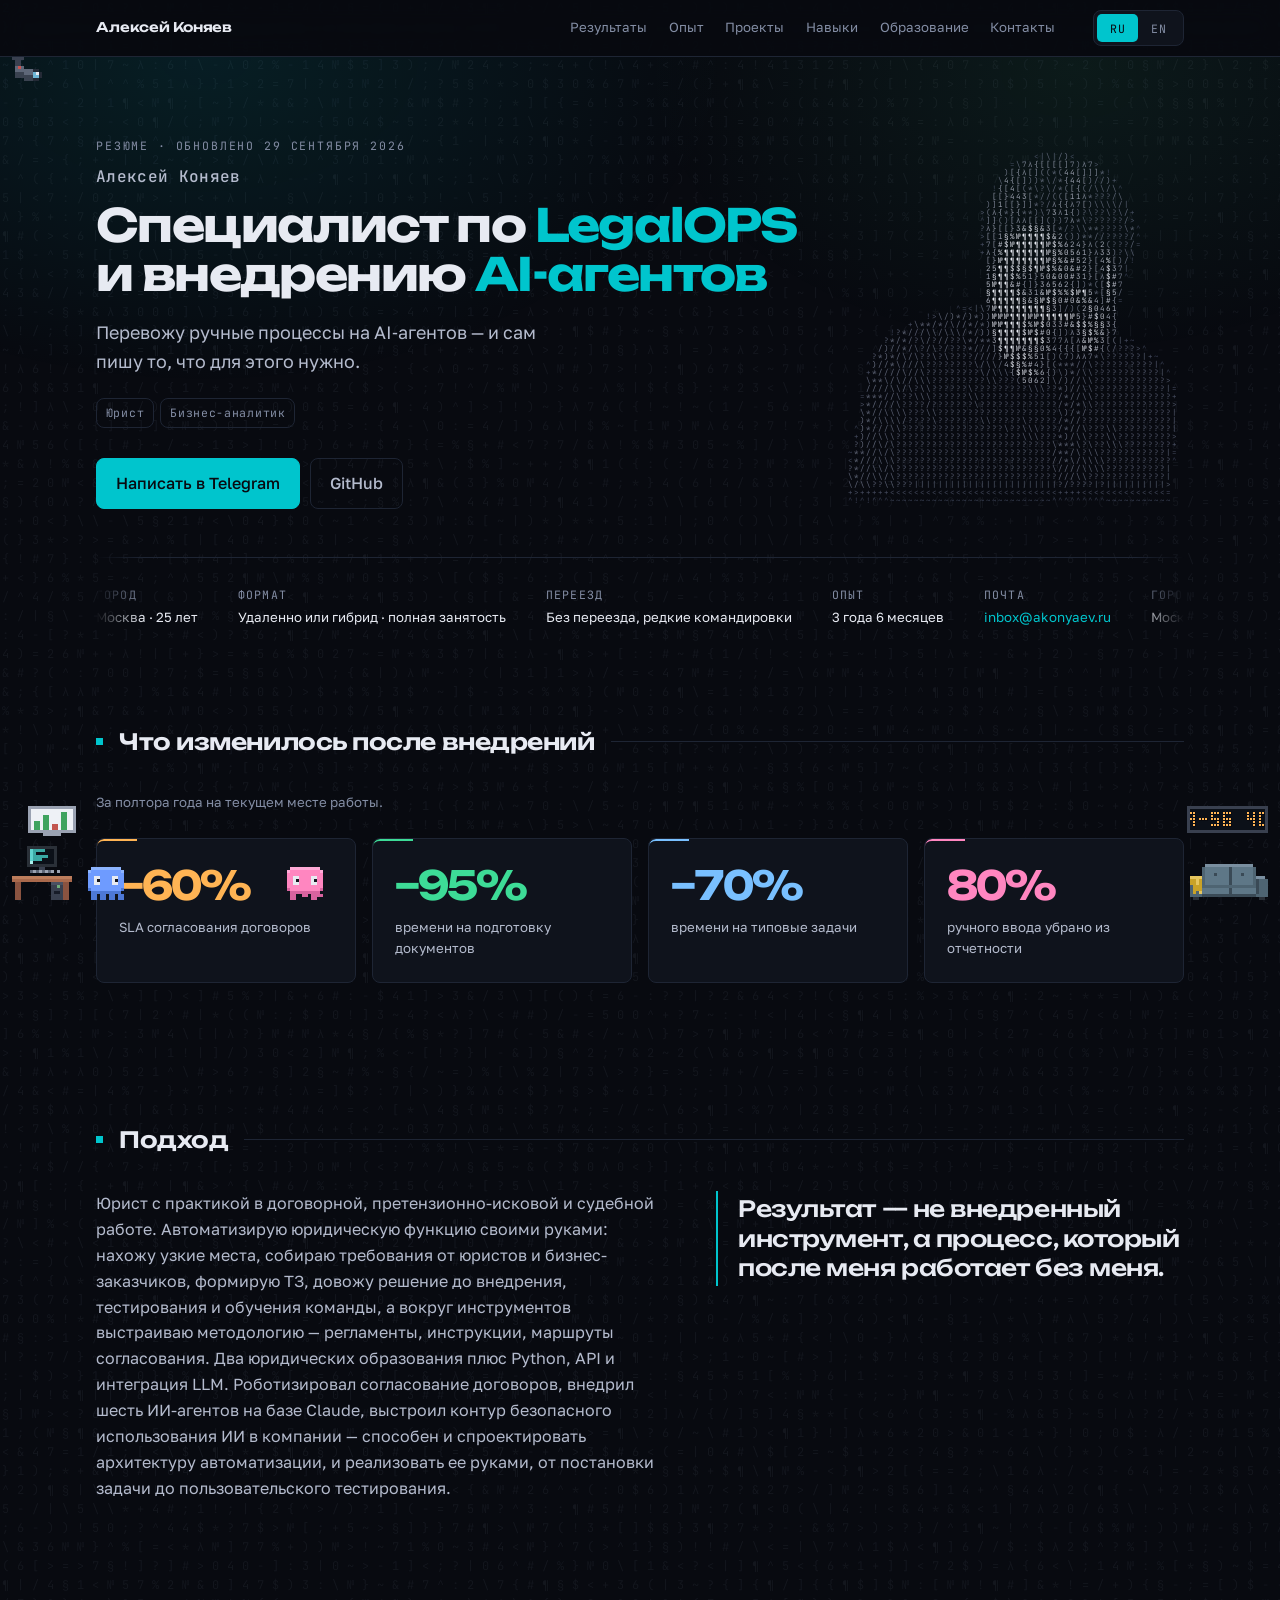
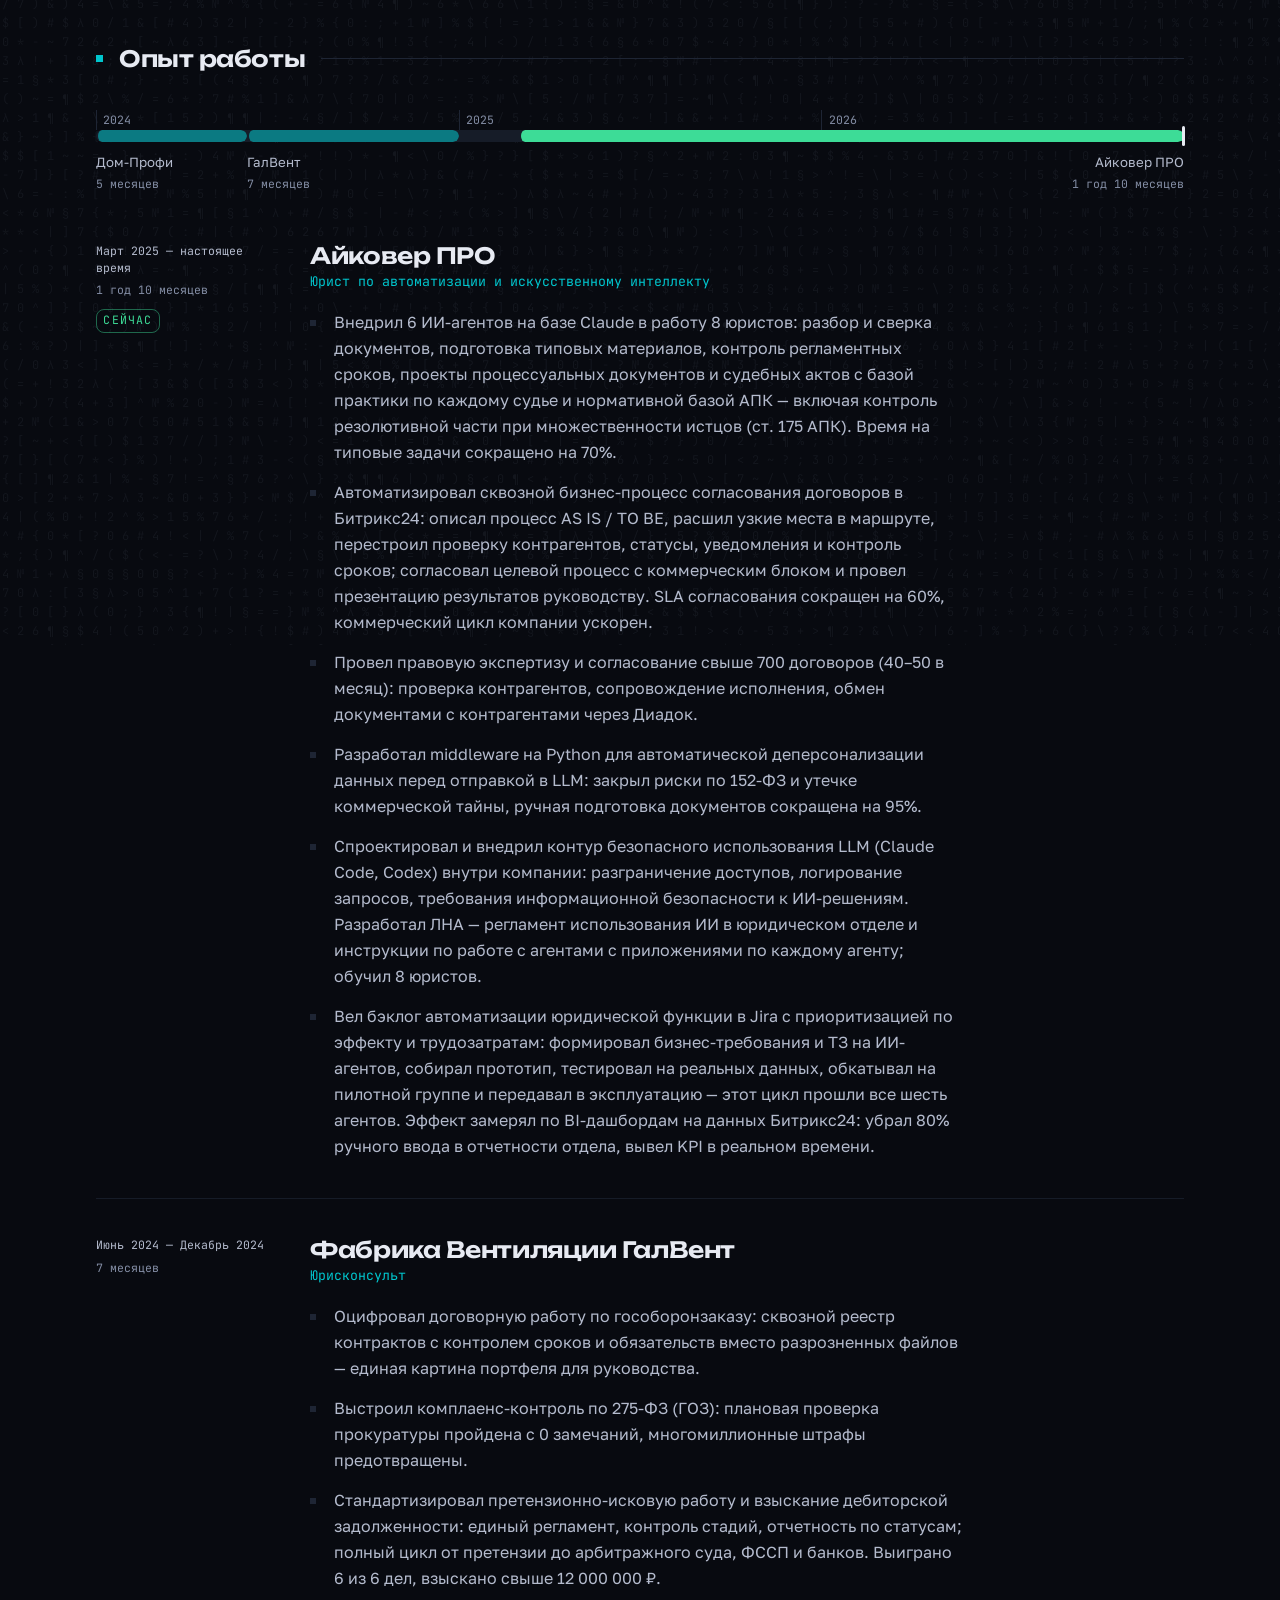
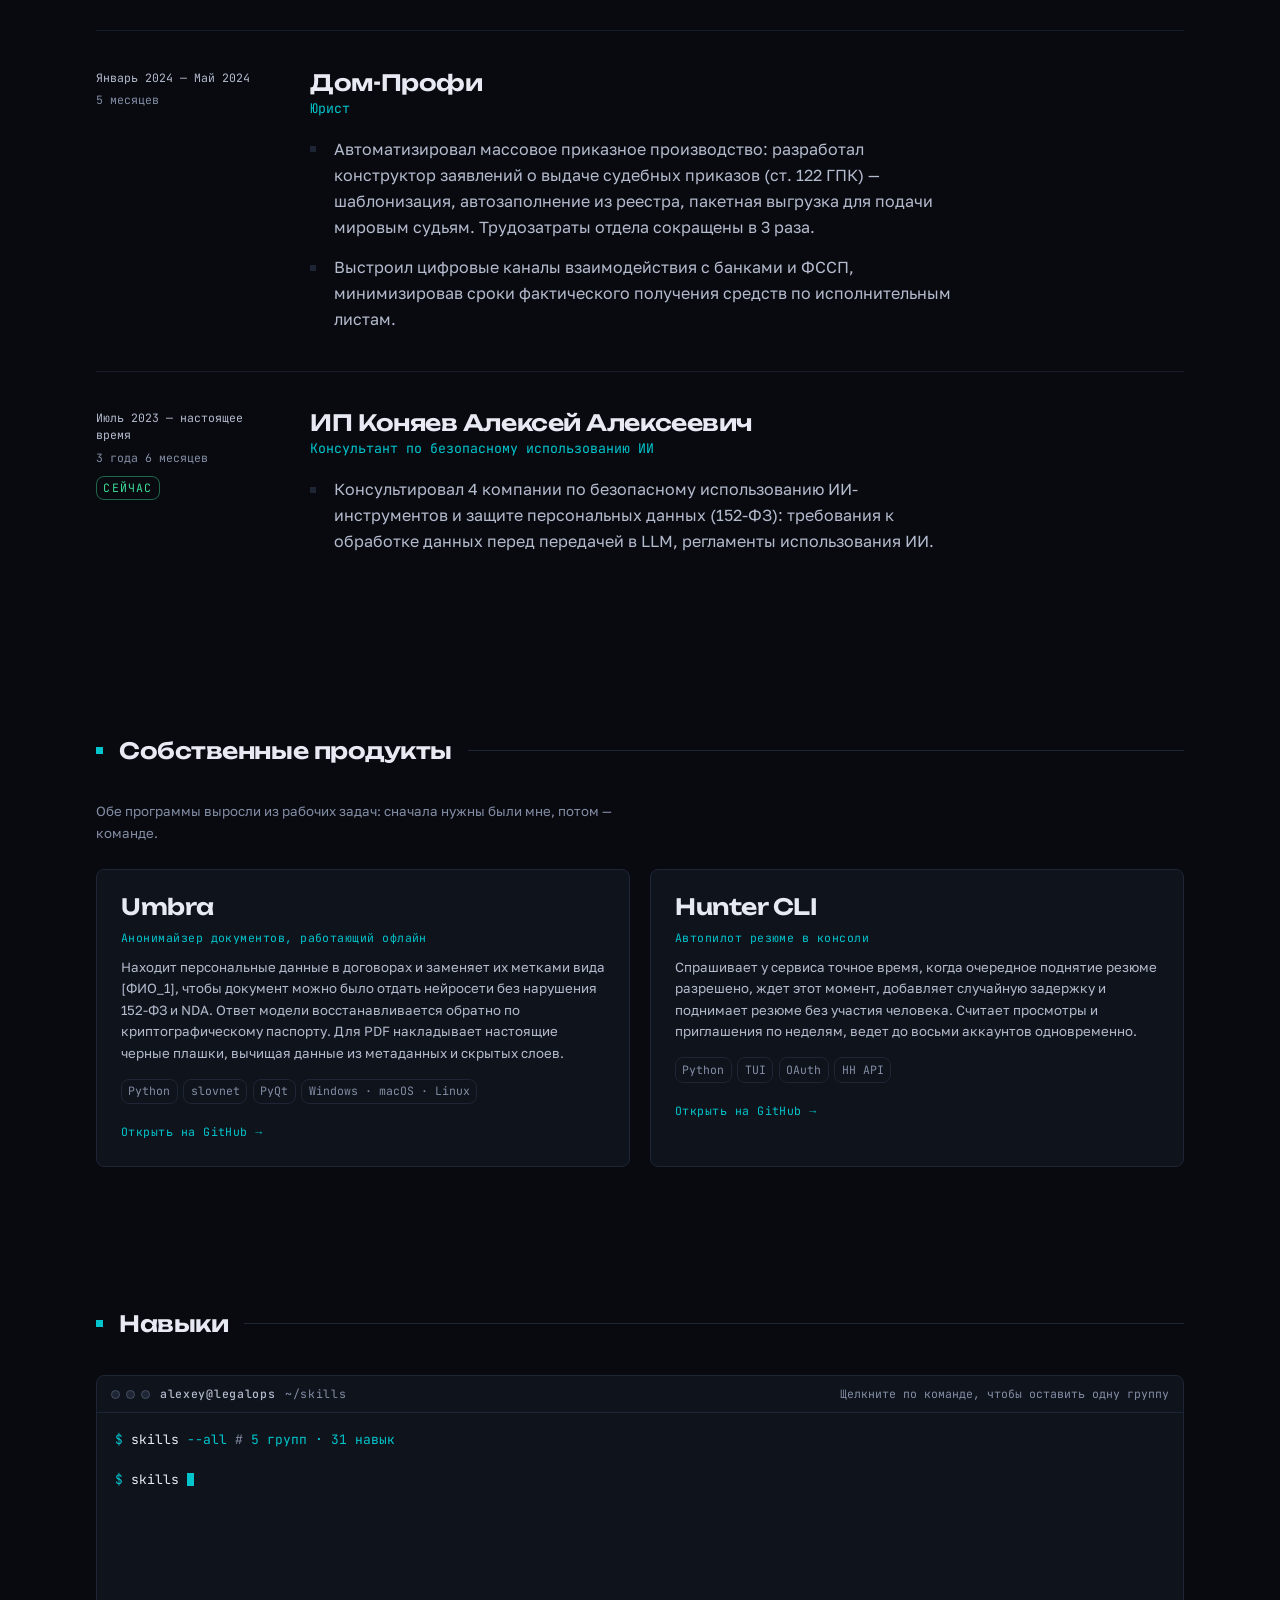
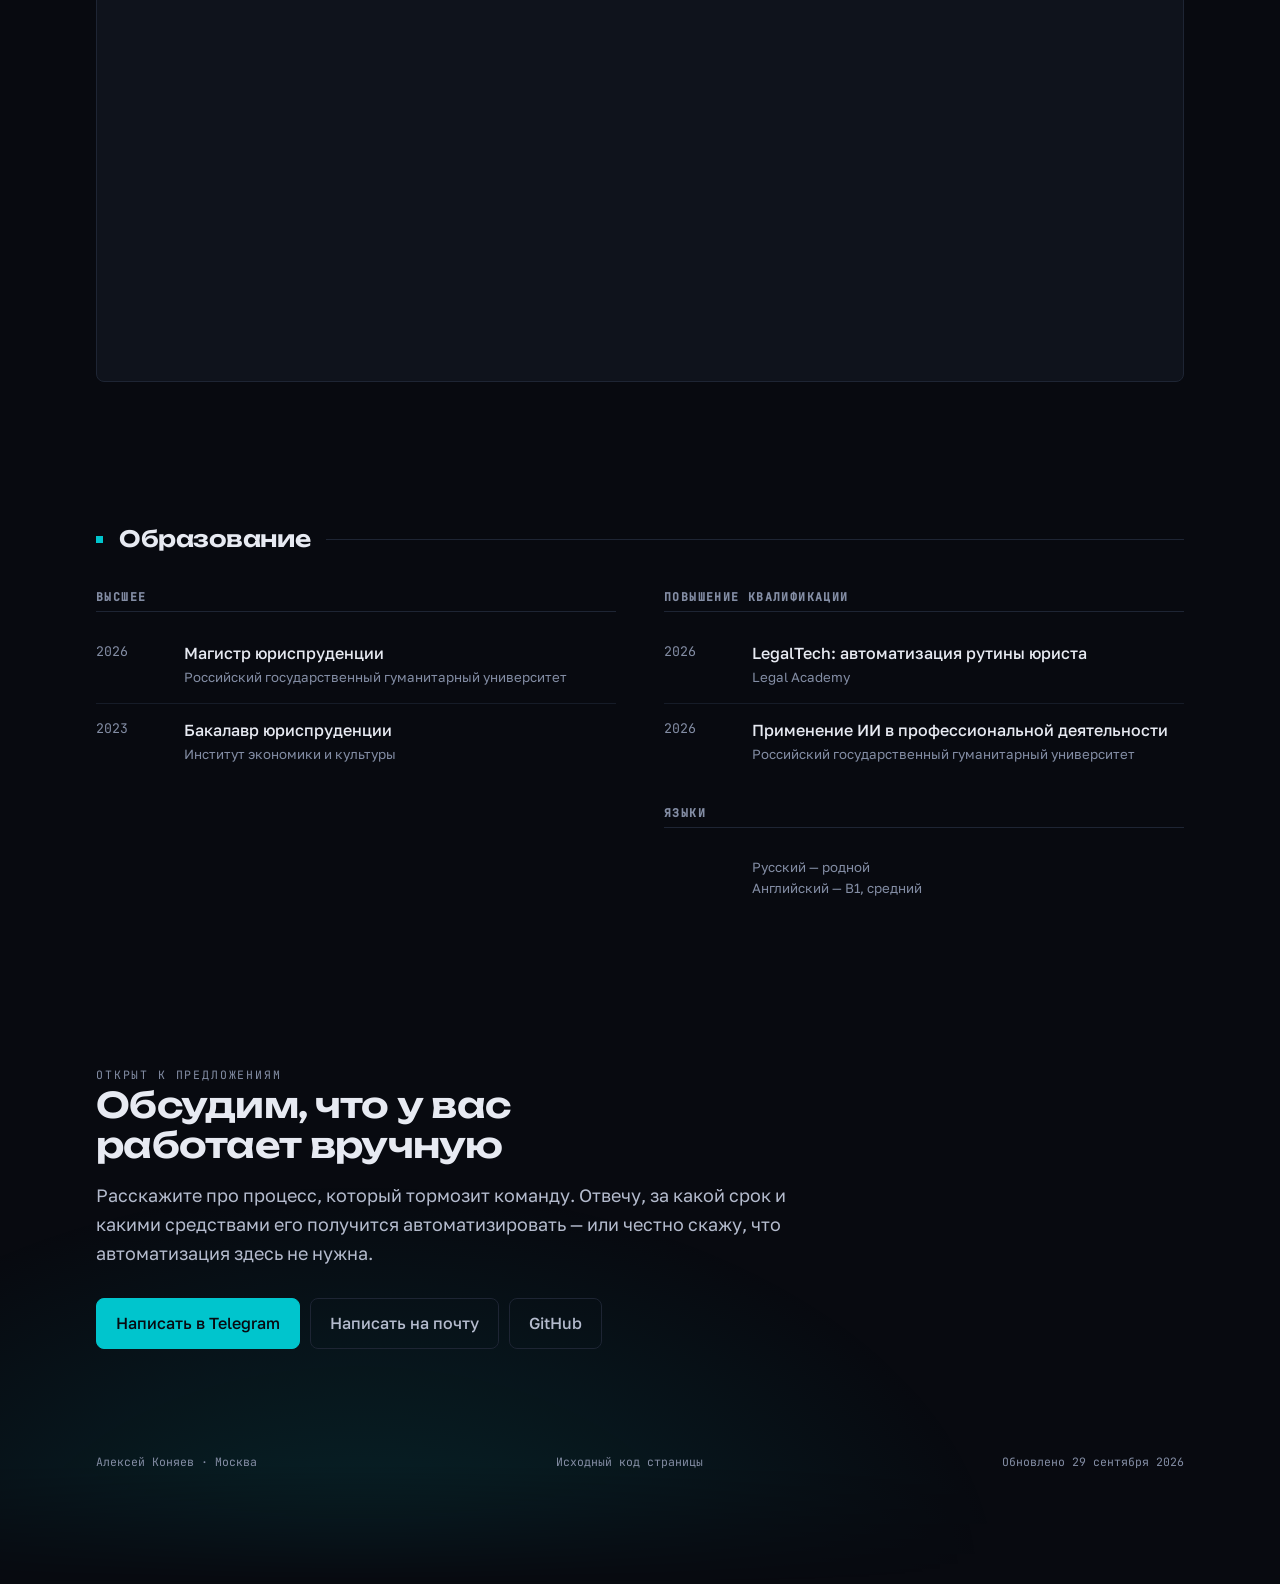
==== index.html @ f2246fb0 "Скорость и документы: шрифты свои — страница не ждёт Google, содержание собирается до скриптов сцены" ====
<!doctype html>
<html lang="ru">
<head>
  <meta charset="utf-8" />
  <meta name="viewport" content="width=device-width, initial-scale=1" />
  <title>Резюме Алексея Коняева</title>
  <meta name="description" content="Специалист по LegalOPS и внедрению AI-агентов. Юрист по практике, который внедряет AI-агентов и автоматизирует юридическую функцию: Claude, Python, LLM, Битрикс24. Опыт, результаты, продукты." />
  <meta name="author" content="Алексей Коняев" />
  <meta name="color-scheme" content="dark" />
  <meta name="theme-color" content="#080a10" />

  <!-- Английская версия — отдельная страница `en.html`, ее собирает
       tools/build_en.py. Раньше версии различались только параметром ?lang=en,
       и поисковик с превью ссылки видели русские заголовок и описание в обеих. -->
  <link rel="canonical" href="https://akonyaev-ru.github.io/resume/" />
  <link rel="alternate" hreflang="ru" href="https://akonyaev-ru.github.io/resume/" />
  <link rel="alternate" hreflang="en" href="https://akonyaev-ru.github.io/resume/en.html" />
  <link rel="alternate" hreflang="x-default" href="https://akonyaev-ru.github.io/resume/" />

  <meta property="og:type" content="profile" />
  <meta property="og:title" content="Резюме Алексея Коняева" />
  <meta property="og:description" content="Специалист по LegalOPS и внедрению AI-агентов: юрист по практике, автоматизация юридической функции." />
  <meta property="og:url" content="https://akonyaev-ru.github.io/resume/" />
  <meta property="og:locale" content="ru_RU" />
  <meta property="og:locale:alternate" content="en_US" />
  <meta name="twitter:card" content="summary" />

  <!-- Шрифты свои (assets/fonts): страница не ждёт Google. Однофайловая сборка
       подставляет сюда ссылку на Google Fonts — см. tools/build_single.py. -->
  <link rel="stylesheet" href="assets/css/fonts.css" />
  <!-- Машиночитаемое описание: тот же человек, роль, город и профили, но
       словарем schema.org. Глазами не видно; читают поисковики и парсеры,
       которые скрипт не выполняют, — поэтому блок статический, как мета-теги.
       Английская копия получает свой перевод в tools/build_en.py. -->
  <script type="application/ld+json">
  {
    "@context": "https://schema.org",
    "@type": "ProfilePage",
    "inLanguage": "ru",
    "mainEntity": {
      "@type": "Person",
      "@id": "https://akonyaev-ru.github.io/resume/#person",
      "name": "Алексей Коняев",
      "alternateName": "Alexey Konyaev",
      "jobTitle": "Специалист по LegalOPS и внедрению AI-агентов",
      "description": "Автоматизация юридической функции и внедрение ИИ-агентов: Claude, Python, LLM, Битрикс24.",
      "url": "https://akonyaev-ru.github.io/resume/",
      "email": "inbox@akonyaev.ru",
      "address": {
        "@type": "PostalAddress",
        "addressLocality": "Москва",
        "addressCountry": "RU"
      },
      "worksFor": {
        "@type": "Organization",
        "name": "Айковер ПРО"
      },
      "knowsAbout": ["LegalTech", "Legal function automation", "AI agents", "Contract management", "Personal data protection", "Python", "LLM", "RAG", "Bitrix24"],
      "sameAs": [
        "https://github.com/akonyaev-ru",
        "https://t.me/konyaev929"
      ]
    }
  }
  </script>

  <link rel="stylesheet" href="assets/css/style.css" />
  <link rel="icon" href="data:image/svg+xml,%3Csvg xmlns='http://www.w3.org/2000/svg' viewBox='0 0 32 32'%3E%3Crect width='32' height='32' fill='%23080a10'/%3E%3Cpath d='M7 10l5 6-5 6' fill='none' stroke='%2300c5cd' stroke-width='2.5' stroke-linecap='round' stroke-linejoin='round'/%3E%3Cpath d='M16 22h9' stroke='%233ddc97' stroke-width='2.5' stroke-linecap='round'/%3E%3C/svg%3E" />
</head>
<body>
  <a class="skip" href="#main">К содержанию</a>

  <canvas id="field" aria-hidden="true"></canvas>
  <div id="app"></div>

  <noscript>
    <div class="wrap" style="padding-block: 3rem;">
      <h1>Алексей Коняев</h1>
      <p>Специалист по LegalOPS и внедрению AI-агентов. Юрист по практике. Москва, удаленно или гибрид.</p>
      <p>
        <a href="https://t.me/konyaev929">Написать в Telegram</a> ·
        Почта: <a href="mailto:inbox@akonyaev.ru">inbox@akonyaev.ru</a> ·
        <a href="https://github.com/akonyaev-ru">github.com/akonyaev-ru</a>
      </p>
      <p>Страница собирается на JavaScript — включите его, чтобы увидеть резюме целиком.</p>
    </div>
  </noscript>

  <script src="data/resume.js"></script>
  <script src="data/stats.js"></script>
  <script src="data/records.js"></script>
  <script src="assets/js/app.js"></script>
  <script src="assets/js/pet.js"></script>
  <script src="assets/js/console.js"></script>
</body>
</html>
---- assets/css/fonts.css ----
/* Шрифты страницы — свои, из assets/fonts (5.84). До 5.84 их отдавал Google Fonts, и
   его таблица стилей в <head> держала всю страницу: пока fonts.googleapis.com не
   ответит, скрипты не исполнялись и содержание не строилось (при задержке Google на
   5 с — 5,2 с пустой страницы). Файлы — те же, что отдаёт Google (переменные шрифты:
   один файл на семейство и набор знаков для всех начертаний), правила — его же:
   unicode-range, font-display: swap. Браузер качает только нужные наборы знаков.
   Unbounded, Golos Text, JetBrains Mono — SIL Open Font License 1.1, тексты лицензий
   лежат рядом со шрифтами (assets/fonts/OFL-*.txt). */

/* cyrillic-ext */
@font-face {
  font-family: 'Golos Text';
  font-style: normal;
  font-weight: 400;
  font-display: swap;
  src: url(../fonts/golos-text-cyrillic-ext.woff2) format('woff2');
  unicode-range: U+0460-052F, U+1C80-1C8A, U+20B4, U+2DE0-2DFF, U+A640-A69F, U+FE2E-FE2F;
}
/* cyrillic */
@font-face {
  font-family: 'Golos Text';
  font-style: normal;
  font-weight: 400;
  font-display: swap;
  src: url(../fonts/golos-text-cyrillic.woff2) format('woff2');
  unicode-range: U+0301, U+0400-045F, U+0490-0491, U+04B0-04B1, U+2116;
}
/* latin-ext */
@font-face {
  font-family: 'Golos Text';
  font-style: normal;
  font-weight: 400;
  font-display: swap;
  src: url(../fonts/golos-text-latin-ext.woff2) format('woff2');
  unicode-range: U+0100-02BA, U+02BD-02C5, U+02C7-02CC, U+02CE-02D7, U+02DD-02FF, U+0304, U+0308, U+0329, U+1D00-1DBF, U+1E00-1E9F, U+1EF2-1EFF, U+2020, U+20A0-20AB, U+20AD-20C0, U+2113, U+2C60-2C7F, U+A720-A7FF;
}
/* latin */
@font-face {
  font-family: 'Golos Text';
  font-style: normal;
  font-weight: 400;
  font-display: swap;
  src: url(../fonts/golos-text-latin.woff2) format('woff2');
  unicode-range: U+0000-00FF, U+0131, U+0152-0153, U+02BB-02BC, U+02C6, U+02DA, U+02DC, U+0304, U+0308, U+0329, U+2000-206F, U+20AC, U+2122, U+2191, U+2193, U+2212, U+2215, U+FEFF, U+FFFD;
}
/* cyrillic-ext */
@font-face {
  font-family: 'Golos Text';
  font-style: normal;
  font-weight: 500;
  font-display: swap;
  src: url(../fonts/golos-text-cyrillic-ext.woff2) format('woff2');
  unicode-range: U+0460-052F, U+1C80-1C8A, U+20B4, U+2DE0-2DFF, U+A640-A69F, U+FE2E-FE2F;
}
/* cyrillic */
@font-face {
  font-family: 'Golos Text';
  font-style: normal;
  font-weight: 500;
  font-display: swap;
  src: url(../fonts/golos-text-cyrillic.woff2) format('woff2');
  unicode-range: U+0301, U+0400-045F, U+0490-0491, U+04B0-04B1, U+2116;
}
/* latin-ext */
@font-face {
  font-family: 'Golos Text';
  font-style: normal;
  font-weight: 500;
  font-display: swap;
  src: url(../fonts/golos-text-latin-ext.woff2) format('woff2');
  unicode-range: U+0100-02BA, U+02BD-02C5, U+02C7-02CC, U+02CE-02D7, U+02DD-02FF, U+0304, U+0308, U+0329, U+1D00-1DBF, U+1E00-1E9F, U+1EF2-1EFF, U+2020, U+20A0-20AB, U+20AD-20C0, U+2113, U+2C60-2C7F, U+A720-A7FF;
}
/* latin */
@font-face {
  font-family: 'Golos Text';
  font-style: normal;
  font-weight: 500;
  font-display: swap;
  src: url(../fonts/golos-text-latin.woff2) format('woff2');
  unicode-range: U+0000-00FF, U+0131, U+0152-0153, U+02BB-02BC, U+02C6, U+02DA, U+02DC, U+0304, U+0308, U+0329, U+2000-206F, U+20AC, U+2122, U+2191, U+2193, U+2212, U+2215, U+FEFF, U+FFFD;
}
/* cyrillic-ext */
@font-face {
  font-family: 'Golos Text';
  font-style: normal;
  font-weight: 600;
  font-display: swap;
  src: url(../fonts/golos-text-cyrillic-ext.woff2) format('woff2');
  unicode-range: U+0460-052F, U+1C80-1C8A, U+20B4, U+2DE0-2DFF, U+A640-A69F, U+FE2E-FE2F;
}
/* cyrillic */
@font-face {
  font-family: 'Golos Text';
  font-style: normal;
  font-weight: 600;
  font-display: swap;
  src: url(../fonts/golos-text-cyrillic.woff2) format('woff2');
  unicode-range: U+0301, U+0400-045F, U+0490-0491, U+04B0-04B1, U+2116;
}
/* latin-ext */
@font-face {
  font-family: 'Golos Text';
  font-style: normal;
  font-weight: 600;
  font-display: swap;
  src: url(../fonts/golos-text-latin-ext.woff2) format('woff2');
  unicode-range: U+0100-02BA, U+02BD-02C5, U+02C7-02CC, U+02CE-02D7, U+02DD-02FF, U+0304, U+0308, U+0329, U+1D00-1DBF, U+1E00-1E9F, U+1EF2-1EFF, U+2020, U+20A0-20AB, U+20AD-20C0, U+2113, U+2C60-2C7F, U+A720-A7FF;
}
/* latin */
@font-face {
  font-family: 'Golos Text';
  font-style: normal;
  font-weight: 600;
  font-display: swap;
  src: url(../fonts/golos-text-latin.woff2) format('woff2');
  unicode-range: U+0000-00FF, U+0131, U+0152-0153, U+02BB-02BC, U+02C6, U+02DA, U+02DC, U+0304, U+0308, U+0329, U+2000-206F, U+20AC, U+2122, U+2191, U+2193, U+2212, U+2215, U+FEFF, U+FFFD;
}
/* cyrillic-ext */
@font-face {
  font-family: 'JetBrains Mono';
  font-style: normal;
  font-weight: 400;
  font-display: swap;
  src: url(../fonts/jetbrains-mono-cyrillic-ext.woff2) format('woff2');
  unicode-range: U+0460-052F, U+1C80-1C8A, U+20B4, U+2DE0-2DFF, U+A640-A69F, U+FE2E-FE2F;
}
/* cyrillic */
@font-face {
  font-family: 'JetBrains Mono';
  font-style: normal;
  font-weight: 400;
  font-display: swap;
  src: url(../fonts/jetbrains-mono-cyrillic.woff2) format('woff2');
  unicode-range: U+0301, U+0400-045F, U+0490-0491, U+04B0-04B1, U+2116;
}
/* greek */
@font-face {
  font-family: 'JetBrains Mono';
  font-style: normal;
  font-weight: 400;
  font-display: swap;
  src: url(../fonts/jetbrains-mono-greek.woff2) format('woff2');
  unicode-range: U+0370-0377, U+037A-037F, U+0384-038A, U+038C, U+038E-03A1, U+03A3-03FF;
}
/* vietnamese */
@font-face {
  font-family: 'JetBrains Mono';
  font-style: normal;
  font-weight: 400;
  font-display: swap;
  src: url(../fonts/jetbrains-mono-vietnamese.woff2) format('woff2');
  unicode-range: U+0102-0103, U+0110-0111, U+0128-0129, U+0168-0169, U+01A0-01A1, U+01AF-01B0, U+0300-0301, U+0303-0304, U+0308-0309, U+0323, U+0329, U+1EA0-1EF9, U+20AB;
}
/* latin-ext */
@font-face {
  font-family: 'JetBrains Mono';
  font-style: normal;
  font-weight: 400;
  font-display: swap;
  src: url(../fonts/jetbrains-mono-latin-ext.woff2) format('woff2');
  unicode-range: U+0100-02BA, U+02BD-02C5, U+02C7-02CC, U+02CE-02D7, U+02DD-02FF, U+0304, U+0308, U+0329, U+1D00-1DBF, U+1E00-1E9F, U+1EF2-1EFF, U+2020, U+20A0-20AB, U+20AD-20C0, U+2113, U+2C60-2C7F, U+A720-A7FF;
}
/* latin */
@font-face {
  font-family: 'JetBrains Mono';
  font-style: normal;
  font-weight: 400;
  font-display: swap;
  src: url(../fonts/jetbrains-mono-latin.woff2) format('woff2');
  unicode-range: U+0000-00FF, U+0131, U+0152-0153, U+02BB-02BC, U+02C6, U+02DA, U+02DC, U+0304, U+0308, U+0329, U+2000-206F, U+20AC, U+2122, U+2191, U+2193, U+2212, U+2215, U+FEFF, U+FFFD;
}
/* cyrillic-ext */
@font-face {
  font-family: 'JetBrains Mono';
  font-style: normal;
  font-weight: 500;
  font-display: swap;
  src: url(../fonts/jetbrains-mono-cyrillic-ext.woff2) format('woff2');
  unicode-range: U+0460-052F, U+1C80-1C8A, U+20B4, U+2DE0-2DFF, U+A640-A69F, U+FE2E-FE2F;
}
/* cyrillic */
@font-face {
  font-family: 'JetBrains Mono';
  font-style: normal;
  font-weight: 500;
  font-display: swap;
  src: url(../fonts/jetbrains-mono-cyrillic.woff2) format('woff2');
  unicode-range: U+0301, U+0400-045F, U+0490-0491, U+04B0-04B1, U+2116;
}
/* greek */
@font-face {
  font-family: 'JetBrains Mono';
  font-style: normal;
  font-weight: 500;
  font-display: swap;
  src: url(../fonts/jetbrains-mono-greek.woff2) format('woff2');
  unicode-range: U+0370-0377, U+037A-037F, U+0384-038A, U+038C, U+038E-03A1, U+03A3-03FF;
}
/* vietnamese */
@font-face {
  font-family: 'JetBrains Mono';
  font-style: normal;
  font-weight: 500;
  font-display: swap;
  src: url(../fonts/jetbrains-mono-vietnamese.woff2) format('woff2');
  unicode-range: U+0102-0103, U+0110-0111, U+0128-0129, U+0168-0169, U+01A0-01A1, U+01AF-01B0, U+0300-0301, U+0303-0304, U+0308-0309, U+0323, U+0329, U+1EA0-1EF9, U+20AB;
}
/* latin-ext */
@font-face {
  font-family: 'JetBrains Mono';
  font-style: normal;
  font-weight: 500;
  font-display: swap;
  src: url(../fonts/jetbrains-mono-latin-ext.woff2) format('woff2');
  unicode-range: U+0100-02BA, U+02BD-02C5, U+02C7-02CC, U+02CE-02D7, U+02DD-02FF, U+0304, U+0308, U+0329, U+1D00-1DBF, U+1E00-1E9F, U+1EF2-1EFF, U+2020, U+20A0-20AB, U+20AD-20C0, U+2113, U+2C60-2C7F, U+A720-A7FF;
}
/* latin */
@font-face {
  font-family: 'JetBrains Mono';
  font-style: normal;
  font-weight: 500;
  font-display: swap;
  src: url(../fonts/jetbrains-mono-latin.woff2) format('woff2');
  unicode-range: U+0000-00FF, U+0131, U+0152-0153, U+02BB-02BC, U+02C6, U+02DA, U+02DC, U+0304, U+0308, U+0329, U+2000-206F, U+20AC, U+2122, U+2191, U+2193, U+2212, U+2215, U+FEFF, U+FFFD;
}
/* cyrillic-ext */
@font-face {
  font-family: 'Unbounded';
  font-style: normal;
  font-weight: 500;
  font-display: swap;
  src: url(../fonts/unbounded-cyrillic-ext.woff2) format('woff2');
  unicode-range: U+0460-052F, U+1C80-1C8A, U+20B4, U+2DE0-2DFF, U+A640-A69F, U+FE2E-FE2F;
}
/* cyrillic */
@font-face {
  font-family: 'Unbounded';
  font-style: normal;
  font-weight: 500;
  font-display: swap;
  src: url(../fonts/unbounded-cyrillic.woff2) format('woff2');
  unicode-range: U+0301, U+0400-045F, U+0490-0491, U+04B0-04B1, U+2116;
}
/* vietnamese */
@font-face {
  font-family: 'Unbounded';
  font-style: normal;
  font-weight: 500;
  font-display: swap;
  src: url(../fonts/unbounded-vietnamese.woff2) format('woff2');
  unicode-range: U+0102-0103, U+0110-0111, U+0128-0129, U+0168-0169, U+01A0-01A1, U+01AF-01B0, U+0300-0301, U+0303-0304, U+0308-0309, U+0323, U+0329, U+1EA0-1EF9, U+20AB;
}
/* latin-ext */
@font-face {
  font-family: 'Unbounded';
  font-style: normal;
  font-weight: 500;
  font-display: swap;
  src: url(../fonts/unbounded-latin-ext.woff2) format('woff2');
  unicode-range: U+0100-02BA, U+02BD-02C5, U+02C7-02CC, U+02CE-02D7, U+02DD-02FF, U+0304, U+0308, U+0329, U+1D00-1DBF, U+1E00-1E9F, U+1EF2-1EFF, U+2020, U+20A0-20AB, U+20AD-20C0, U+2113, U+2C60-2C7F, U+A720-A7FF;
}
/* latin */
@font-face {
  font-family: 'Unbounded';
  font-style: normal;
  font-weight: 500;
  font-display: swap;
  src: url(../fonts/unbounded-latin.woff2) format('woff2');
  unicode-range: U+0000-00FF, U+0131, U+0152-0153, U+02BB-02BC, U+02C6, U+02DA, U+02DC, U+0304, U+0308, U+0329, U+2000-206F, U+20AC, U+2122, U+2191, U+2193, U+2212, U+2215, U+FEFF, U+FFFD;
}
/* cyrillic-ext */
@font-face {
  font-family: 'Unbounded';
  font-style: normal;
  font-weight: 600;
  font-display: swap;
  src: url(../fonts/unbounded-cyrillic-ext.woff2) format('woff2');
  unicode-range: U+0460-052F, U+1C80-1C8A, U+20B4, U+2DE0-2DFF, U+A640-A69F, U+FE2E-FE2F;
}
/* cyrillic */
@font-face {
  font-family: 'Unbounded';
  font-style: normal;
  font-weight: 600;
  font-display: swap;
  src: url(../fonts/unbounded-cyrillic.woff2) format('woff2');
  unicode-range: U+0301, U+0400-045F, U+0490-0491, U+04B0-04B1, U+2116;
}
/* vietnamese */
@font-face {
  font-family: 'Unbounded';
  font-style: normal;
  font-weight: 600;
  font-display: swap;
  src: url(../fonts/unbounded-vietnamese.woff2) format('woff2');
  unicode-range: U+0102-0103, U+0110-0111, U+0128-0129, U+0168-0169, U+01A0-01A1, U+01AF-01B0, U+0300-0301, U+0303-0304, U+0308-0309, U+0323, U+0329, U+1EA0-1EF9, U+20AB;
}
/* latin-ext */
@font-face {
  font-family: 'Unbounded';
  font-style: normal;
  font-weight: 600;
  font-display: swap;
  src: url(../fonts/unbounded-latin-ext.woff2) format('woff2');
  unicode-range: U+0100-02BA, U+02BD-02C5, U+02C7-02CC, U+02CE-02D7, U+02DD-02FF, U+0304, U+0308, U+0329, U+1D00-1DBF, U+1E00-1E9F, U+1EF2-1EFF, U+2020, U+20A0-20AB, U+20AD-20C0, U+2113, U+2C60-2C7F, U+A720-A7FF;
}
/* latin */
@font-face {
  font-family: 'Unbounded';
  font-style: normal;
  font-weight: 600;
  font-display: swap;
  src: url(../fonts/unbounded-latin.woff2) format('woff2');
  unicode-range: U+0000-00FF, U+0131, U+0152-0153, U+02BB-02BC, U+02C6, U+02DA, U+02DC, U+0304, U+0308, U+0329, U+2000-206F, U+20AC, U+2122, U+2191, U+2193, U+2212, U+2215, U+FEFF, U+FFFD;
}
/* cyrillic-ext */
@font-face {
  font-family: 'Unbounded';
  font-style: normal;
  font-weight: 700;
  font-display: swap;
  src: url(../fonts/unbounded-cyrillic-ext.woff2) format('woff2');
  unicode-range: U+0460-052F, U+1C80-1C8A, U+20B4, U+2DE0-2DFF, U+A640-A69F, U+FE2E-FE2F;
}
/* cyrillic */
@font-face {
  font-family: 'Unbounded';
  font-style: normal;
  font-weight: 700;
  font-display: swap;
  src: url(../fonts/unbounded-cyrillic.woff2) format('woff2');
  unicode-range: U+0301, U+0400-045F, U+0490-0491, U+04B0-04B1, U+2116;
}
/* vietnamese */
@font-face {
  font-family: 'Unbounded';
  font-style: normal;
  font-weight: 700;
  font-display: swap;
  src: url(../fonts/unbounded-vietnamese.woff2) format('woff2');
  unicode-range: U+0102-0103, U+0110-0111, U+0128-0129, U+0168-0169, U+01A0-01A1, U+01AF-01B0, U+0300-0301, U+0303-0304, U+0308-0309, U+0323, U+0329, U+1EA0-1EF9, U+20AB;
}
/* latin-ext */
@font-face {
  font-family: 'Unbounded';
  font-style: normal;
  font-weight: 700;
  font-display: swap;
  src: url(../fonts/unbounded-latin-ext.woff2) format('woff2');
  unicode-range: U+0100-02BA, U+02BD-02C5, U+02C7-02CC, U+02CE-02D7, U+02DD-02FF, U+0304, U+0308, U+0329, U+1D00-1DBF, U+1E00-1E9F, U+1EF2-1EFF, U+2020, U+20A0-20AB, U+20AD-20C0, U+2113, U+2C60-2C7F, U+A720-A7FF;
}
/* latin */
@font-face {
  font-family: 'Unbounded';
  font-style: normal;
  font-weight: 700;
  font-display: swap;
  src: url(../fonts/unbounded-latin.woff2) format('woff2');
  unicode-range: U+0000-00FF, U+0131, U+0152-0153, U+02BB-02BC, U+02C6, U+02DA, U+02DC, U+0304, U+0308, U+0329, U+2000-206F, U+20AC, U+2122, U+2191, U+2193, U+2212, U+2215, U+FEFF, U+FFFD;
}
---- assets/css/style.css ----
/* ============================================================================
   Резюме — Алексей Коняев

   Оформление одно, тёмное: страница выглядит как рабочая среда, а не как
   документ. Вместо однотонного фона — поле моноширинных символов на canvas
   (`#field`, рисуется в app.js), курсор освещает его вокруг себя. Бирюзовый
   акцент на всём интерактивном, мятный — только на числах результата, янтарный
   — ровно один раз. Кислотного неона нет намеренно.

   Шрифты  Unbounded (заголовки и числа), Golos Text (текст),
           JetBrains Mono (данные, метки, поле символов)
   Сетка   колонка 68rem, у опыта левое поле под мета-данные
   Печать  светлые правила оставлены на случайный Ctrl+P; кнопки «Сохранить в
           PDF» на странице нет
   ========================================================================= */

/* --- Токены ------------------------------------------------------------- */

:root {
  --void: #080a10;
  --panel: #0f131c;
  --panel-2: #141926;
  --line: #1e2534;
  --line-soft: #161c28;

  --text: #e7eaf2;
  --text-dim: #b4bbcd;
  --muted: #838da4;

  --accent: #00c5cd;
  --accent-dim: #0b7a82;
  --accent-wash: rgba(0, 197, 205, 0.10);
  --mint: #3ddc97;
  --amber: #ffb454;
  --sky: #79c0ff;
  --magenta: #ff86c0;

  --font-display: 'Unbounded', 'Golos Text', 'Segoe UI', system-ui, sans-serif;
  --font-body: 'Golos Text', -apple-system, 'Segoe UI', Roboto, Arial, sans-serif;
  --font-mono: 'JetBrains Mono', ui-monospace, 'SF Mono', Consolas, monospace;

  --step--2: 0.72rem;
  --step--1: 0.83rem;
  --step-0: 1rem;
  --step-1: 1.12rem;
  --step-2: 1.4rem;
  --step-3: clamp(1.6rem, 1.1rem + 1.7vw, 2.2rem);
  --step-4: clamp(1.9rem, 1.1rem + 3.2vw, 3.4rem);

  /* Скругление плашек одним числом: кнопки, чипы, карточки, показатели. Правится
     здесь, а не по двенадцати местам. --radius-sm — для вложенного ползунка
     языка: рамка `.lang` держит отступ 3px, и без вычета он смотрится не
     концентрично. Шкала опыта сюда не входит намеренно: её отрезки 10px в
     высоту, на большом радиусе они станут пилюлями. */
  --radius: 8px;
  --radius-sm: 5px;

  /* Длина строки — 66 знаков Golos Text: 66ch = 40.92em (у Golos ch = 0.62em ровно).
     В em, а не в ch (5.84): со своими шрифтами файл приходит за первые ~100 мс, и
     Chrome иногда считает ch по запасному шрифту и больше не пересчитывает —
     абзац «Подхода» выходил 528 px вместо 572 в каждой четвёртой загрузке. */
  --measure: 40.92em;
  --page: 68rem;
  --gutter: clamp(1.25rem, 4vw, 3rem);
  --margin-col: 11rem;
}

/* --- Основа ------------------------------------------------------------- */

* { box-sizing: border-box; }

html {
  -webkit-text-size-adjust: 100%;
  scroll-behavior: smooth;
  scroll-padding-top: 5.5rem;
}

@media (prefers-reduced-motion: reduce) {
  html { scroll-behavior: auto; }
  *, *::before, *::after {
    animation-duration: 0.01ms !important;
    animation-iteration-count: 1 !important;
    transition-duration: 0.01ms !important;
  }
}

body {
  margin: 0;
  background: var(--void);
  color: var(--text);
  font-family: var(--font-body);
  font-size: var(--step-0);
  line-height: 1.62;
  -webkit-font-smoothing: antialiased;
  /* Подстраховка: декоративный слой не должен заводить горизонтальную полосу
     прокрутки. clip, а не hidden — иначе сломается липкая шапка. */
  overflow-x: clip;
}

/* Содержимое лежит НИЖЕ существ и обстановки (20 и 19) — так было с самого
   начала, и так и должно быть: предметы берут мышью, а слой выше содержимого
   у них для того и есть. Поднимать содержимое пробовали 2026-09-04, чтобы оно
   не закрывалось, — от этого предметы перестали браться вовсе, и владелец
   правку отменил. Текст же от мебели спасает не слой, а расстановка по краям
   и полоса у подвала. */
#app {
  position: relative;
  z-index: 1;
}

/* Свечение внизу страницы. Раньше оно жило внутри блока контактов и обрывалось
   по его нижнему краю — под ним оставался чёрный прямоугольник подвала. Теперь
   идёт от самого низа вверх и растворяется, границы не видно. Отступы только
   нулевые: отрицательные выводили слой за края и заводили полосу прокрутки. */
#app::after {
  content: '';
  position: absolute;
  inset: auto 0 0 0;
  height: min(62vh, 760px);
  z-index: -1;
  pointer-events: none;
  background: radial-gradient(70% 100% at 28% 100%, rgba(0, 197, 205, 0.14), transparent 72%);
  /* Нижние 120 px слой гасит сам себя. За краем документа рисовать нечем: фон
     висит на body, у html его нет, а слой лежит внутри #app и кончается вместе
     с документом. Пока свечение было ярче всего в последней строке, на телефоне
     при оттяжке до упора выходила ровная горизонталь: rgb(7,29,35) над краем и
     rgb(8,10,16) под ним. Выключить сам откат не вышло — `overscroll-behavior`
     на странице WebKit не слушает. Теперь в последней строке слой прозрачен и
     сходится с полотном без шва, чем бы браузер за краем ни рисовал. Яркость
     поднята с 0.10 до 0.14, чтобы после гашения пик остался прежним. */
  -webkit-mask-image: linear-gradient(to top, transparent, #000 120px);
  mask-image: linear-gradient(to top, transparent, #000 120px);
}

/* Поле символов вместо однотонного фона. Лежит под всем содержимым (#app выше
   по z-index), поэтому панели и текст его перекрывают. Рисуется оно выше окна —
   на запас, который съедает глубина при прокрутке, — поэтому низ не прибиваем:
   высоту задаёт скрипт. */
#field {
  position: fixed;
  inset: 0 0 auto 0;
  z-index: 0;
  pointer-events: none;
}

h1, h2, h3 {
  font-family: var(--font-display);
  font-weight: 600;
  line-height: 1.14;
  text-wrap: balance;
  margin: 0;
  letter-spacing: -0.02em;
}

p { margin: 0; }
ul { margin: 0; padding: 0; list-style: none; }

a {
  color: var(--accent);
  text-decoration-thickness: 1px;
  text-underline-offset: 0.2em;
  transition: color 0.15s ease;
}

/* Кнопки-ссылки (`.btn`) под это правило не попадают: у них свой отклик на
   наведение, а у главной кнопки его нет вовсе. Без исключения `a:hover`
   (0,1,1) бил бы цвет текста `.btn--primary` (0,1,0) — замерено 2026-09-03. */
a:not(.btn):hover { color: var(--text); }

:focus-visible {
  outline: 2px solid var(--accent);
  outline-offset: 3px;
}

::selection {
  background: var(--accent-dim);
  color: #fff;
}

.wrap {
  width: min(100% - var(--gutter) * 2, var(--page));
  margin-inline: auto;
}

.eyebrow {
  font-family: var(--font-mono);
  font-size: var(--step--2);
  letter-spacing: 0.16em;
  text-transform: uppercase;
  color: var(--muted);
}

.skip { position: absolute; left: -9999px; }

/* Текст на акцентной заливке — по правилу у `.btn--primary`. */
.skip:focus {
  left: 1rem;
  top: 1rem;
  z-index: 100;
  padding: 0.5rem 0.9rem;
  background: var(--accent);
  color: var(--void);
}

/* --- Существо ----------------------------------------------------------- */

/* Ходит по нижнему краю окна поверх содержимого, но ниже шапки. Холст ровно по
   размеру рисунка, поэтому щелчку он мешает только там, где существо и стоит. */
/* Существа и обстановка живут по одним правилам: холст прибит к низу окна,
   двигает его только `transform`, щелчки холст пропускает сквозь себя. */
.pet,
.thing {
  position: fixed;
  inset-block-end: 0;
  inset-inline-start: 0;
  z-index: 20;
  image-rendering: pixelated;
  cursor: grab;
  user-select: none;
  /* По умолчанию холст прозрачен для щелчков — скрипт включает их, когда
     курсор оказывается на самом существе. */
  pointer-events: none;
}

/* Мебель стоит слоем ниже существ: они проходят перед ней, а не за.
   Висящее на стене — ещё ниже: перед ним проходит и мебель. */
.thing { z-index: 19; }
.thing--wall { z-index: 18; }
/* Провод камеры с кронштейном: ниже самой камеры, щелчков не ловит никогда. */
.thing--cord { z-index: 17; pointer-events: none; cursor: default; }

/* Доска висит в поле слева от текстовой колонки. Поле — это (ширина окна минус
   68rem колонки) пополам; если оно уже доски, она наезжает на строки, а
   закрывать текст нельзя. Доске (48 px) с отступами нужно поле в 68 px, то
   есть окно от 76.5em.

   Порог именно в `em`, а не в пикселях: колонка задана в `rem`, и у человека с
   крупным системным шрифтом она шире, а поле по краям — уже. В пикселях порог
   у него не сработал бы, и доска легла бы на текст. */
@media (max-width: 76.5em) {
  .thing--wall { display: none; }
}

/* Пока держат — курсор сжатый, а холст ловит движение мыши по всей странице. */
.pet.is-held,
.thing.is-held {
  cursor: grabbing;
  pointer-events: auto;
}

/* Предмет, который нажимают (компьютер): курсор-указатель, а не «хваталка»;
   перетащить его всё равно можно — щелчок отличается от захвата сдвигом. */
.thing--button { cursor: pointer; }

/* Неподвижное (табло на держателях): щелчки и курсор — как у стены. */
.thing--fixed { cursor: default; pointer-events: none !important; }
.thing--button:focus-visible { outline: 2px solid var(--accent); outline-offset: 3px; }
/* Консоль открыли мышью и закрыли — фокус вернулся без кольца (console.js,
   returnQuietly); первая клавиша снимает метку, и кольцо снова по правилу. */
.thing--button[data-quiet-focus]:focus-visible { outline: none; }

/* На телефоне существо только мешало: `position: fixed` считается от
   раскладочного окна, а у мобильных браузеров оно живёт своей жизнью вместе с
   выезжающей адресной строкой — существо оказывалось висящим в воздухе. */
@media (max-width: 720px) {
  .pet,
  .thing { display: none; }
}

@media print {
  .pet,
  .thing { display: none; }
}

/* --- Шапка -------------------------------------------------------------- */

.topbar {
  position: sticky;
  top: 0;
  z-index: 30;
  background: color-mix(in srgb, var(--void) 82%, transparent);
  backdrop-filter: blur(12px);
  /* Тонкая кромка снизу — с 2026-09-16 под планкой висит камера, и кромка
     читается как балка, с которой она свисает. Тон шапки не меняли: владелец
     спросил, «а раньше что было» — было ровно так же с 29 августа. */
  border-bottom: 1px solid var(--line);
}

.topbar__inner {
  display: flex;
  align-items: center;
  gap: 1rem;
  min-height: 3.5rem;
}

.topbar__name {
  font-family: var(--font-display);
  font-size: var(--step--1);
  font-weight: 600;
  letter-spacing: -0.01em;
  white-space: nowrap;
}

.topbar__nav {
  display: flex;
  gap: 1.35rem;
  margin-inline-start: auto;
  font-size: var(--step--1);
}

.topbar__nav a {
  color: var(--muted);
  text-decoration: none;
  padding-block: 0.35rem;
  border-bottom: 1px solid transparent;
}

.topbar__nav a:hover,
.topbar__nav a.is-active {
  color: var(--text);
  border-bottom-color: var(--accent);
}

.topbar__tools {
  display: flex;
  gap: 0.4rem;
  margin-inline-start: auto;
}

.topbar__nav + .topbar__tools { margin-inline-start: 1.35rem; }

/* Шесть разделов в одну строку с именем и языком не помещаются. Раньше меню
   в этом месте просто пряталось, и на телефоне страница оставалась вообще без
   навигации — только прокрутка сверху донизу. Теперь оно переезжает во вторую
   строку шапки и прокручивается вбок. */
@media (max-width: 880px) {
  .topbar__inner {
    flex-wrap: wrap;
    gap: 0.1rem 1rem;
    min-height: 0;
    /* Шапка липкая и стала в две строки — лишнюю высоту тут держать нечем. */
    padding-block: 0.35rem;
  }

  .topbar__nav {
    order: 3;
    width: 100%;
    margin-inline-start: 0;
    gap: 1.15rem;
    overflow-x: auto;
    /* Прокрутка ленты не должна утягивать за собой страницу. */
    overscroll-behavior-x: contain;
    scrollbar-width: none;
  }

  .topbar__nav::-webkit-scrollbar { display: none; }

  .topbar__nav a {
    white-space: nowrap;
    font-size: var(--step--2);
    padding-block: 0.4rem;
  }

  .topbar__nav + .topbar__tools { margin-inline-start: auto; }
}

/* --- Переключатель языка ------------------------------------------------ */

.lang {
  position: relative;
  display: flex;
  padding: 3px;
  border: 1px solid var(--line);
  border-radius: var(--radius);
  background: var(--panel);
}

/* Подложка едет под выбранную половину — отсюда ощущение ползунка. */
.lang__pill {
  position: absolute;
  inset-block: 3px;
  inset-inline-start: 3px;
  width: calc(50% - 3px);
  background: var(--accent);
  border-radius: var(--radius-sm);
  transition: transform 0.22s cubic-bezier(0.2, 0.7, 0.3, 1);
}

.lang.is-en .lang__pill { transform: translateX(100%); }

.lang__btn {
  position: relative;
  z-index: 1;
  min-width: 2.6rem;
  font-family: var(--font-mono);
  font-size: var(--step--2);
  letter-spacing: 0.08em;
  color: var(--muted);
  background: none;
  border: 0;
  padding: 0.38rem 0.3rem;
  cursor: pointer;
  transition: color 0.2s ease;
}

/* Текст на акцентной заливке — по правилу у `.btn--primary`. */
.lang__btn[aria-pressed='true'] { color: var(--void); }
.lang__btn:not([aria-pressed='true']):hover { color: var(--text); }

/* --- Кнопки ------------------------------------------------------------- */

.btn {
  font-family: var(--font-mono);
  font-size: var(--step--2);
  letter-spacing: 0.08em;
  text-transform: uppercase;
  color: var(--text-dim);
  background: transparent;
  border: 1px solid var(--line);
  border-radius: var(--radius);
  padding: 0.45rem 0.75rem;
  cursor: pointer;
  /* transform — для магнита: кнопка тянется к курсору, сдвиг задаёт app.js.
     Небольшая задержка тут и нужна, иначе движение выходит дёрганым. */
  transition: border-color 0.15s ease, color 0.15s ease, background 0.15s ease,
    transform 0.18s cubic-bezier(0.2, 0.7, 0.3, 1);
}

/* Главная кнопка («Написать в Telegram») исключена явно: по специфичности это
   правило (0,2,0) бьёт `.btn--primary` (0,1,0) и без исключения снимало бы под
   курсором её заливку. Ровно так и было в 4.27 — свечение добавили, а размывку
   вместо заливки не заметили. */
.btn:not(.btn--primary):hover {
  color: var(--text);
  border-color: var(--accent);
  background: var(--accent-wash);
}

.btn--primary,
.btn--ghost {
  font-family: var(--font-body);
  font-size: var(--step-0);
  font-weight: 500;
  letter-spacing: 0;
  text-transform: none;
  text-decoration: none;
  padding: 0.72rem 1.2rem;
  display: inline-flex;
  align-items: center;
  gap: 0.5rem;
}

/* Текст поверх акцентной заливки — цветом фона страницы, а не белым: белое на
   бирюзе даёт 2.13:1 при норме 4.5:1, `--void` — 9.3:1.
   В печати оба токена переворачиваются (`--accent` чернеет, `--void` белеет),
   и правило продолжает работать само. Тем же покрашены выбранная половина
   переключателя языка и ссылка «К содержанию». */
.btn--primary {
  background: var(--accent);
  color: var(--void);
  border-color: var(--accent);
}

/* Наведение на главную кнопку не меняет её вовсе — решение владельца
   2026-09-03. Затемнение с белым текстом (4.26) и свечение вокруг (4.27) ему
   не понравились оба. Правила `:hover` у неё нет намеренно: пустое правило
   лишь маскировало бы общее `.btn:hover`, а оно исключает её само (см. выше).
   Магнит и рамка фокуса с клавиатуры остаются — они не наведение. */

/* --- Первый экран ------------------------------------------------------- */

/* Нижний отступ повторяет `padding-block-start` у `.facts`: анкета — последний
   ребёнок первого экрана, и этот отступ отделяет её от разделителя следующего
   раздела. Разными выражениями получалось 28 px сверху и 56 снизу — на сетке
   перекос прятала высота блока, а одна строка ленты его обнажила. Меняешь одно
   выражение — меняй и второе. */
.hero {
  position: relative;
  padding-block: clamp(2.5rem, 7vw, 5rem) clamp(1.25rem, 3vw, 1.75rem);
}

/* Мягкое свечение вместо картинки: единственный «эффектный» элемент фона.
   Отступы строго нулевые — с отрицательными свечение вылезало за края экрана,
   заводило горизонтальную полосу прокрутки и обрезалось на границе страницы.
   Градиенты гаснут внутри блока сами, поэтому жёсткого края не видно. */
.hero::before {
  content: '';
  position: absolute;
  inset: 0;
  z-index: -1;
  pointer-events: none;
  background:
    radial-gradient(58% 78% at 16% 0%, rgba(0, 197, 205, 0.11), transparent 70%),
    radial-gradient(48% 68% at 84% 2%, rgba(61, 220, 151, 0.08), transparent 70%);
}

.hero__grid {
  display: grid;
  grid-template-columns: minmax(0, 1fr) 19rem;
  gap: clamp(1.5rem, 4vw, 3.5rem);
  align-items: start;
}

/* Портрет ростом во весь текстовый блок: низ ложится на одну линию с нижним
   краем кнопок, верх — с началом надписи. Высота берётся у строки сетки, а не
   задаётся числом, поэтому линия не разъедется при правке текста. Ширина
   следует за высотой по пропорции и заходит влево в зазор между колонками. */
.hero__grid .portrait {
  align-self: stretch;
  justify-self: end;
  height: 100%;
  width: auto;
}

@media (max-width: 920px) {
  .hero__grid { grid-template-columns: minmax(0, 1fr); }

  /* Портрет с узкого экрана убран целиком — решение владельца 2026-09-02: на
     телефоне первым идёт сразу заголовок. Размеры ниже оставлены не напрасно:
     лист A4 — это около 794 px и попадает под тот же порог, а в печать
     фотография уходить должна. Печатные стили возвращают портрету display,
     размеры берутся отсюда. Скрипт лишней работы не делает сам: и отрисовка
     набора, и мерцание выходят раньше при нулевом размере. */
  .hero__grid .portrait {
    display: none;
    order: -1;
    align-self: start;
    justify-self: start;
    height: auto;
    width: min(15rem, 58%);
  }
}

.hero__name {
  font-family: var(--font-mono);
  font-size: var(--step-0);
  font-weight: 500;
  letter-spacing: 0.02em;
  color: var(--text-dim);
  margin-block: 0.5rem 0;
}

.hero__role {
  font-family: var(--font-display);
  /* Кегль подобран под две строки «Специалист по LegalOPS / и внедрению
     AI-агентов» в колонке при 19rem под портрет: --step-4 давал четыре. */
  font-size: clamp(1.8rem, 0.9rem + 2.55vw, 2.85rem);
  font-weight: 700;
  line-height: 1.08;
  letter-spacing: -0.035em;
  margin-block: 0.7rem 0;
}

/* Между 920 и 1100 px колонка уже, и первая строка не помещается — кегль ниже. */
@media (min-width: 921px) and (max-width: 1100px) {
  .hero__role { font-size: clamp(1.8rem, 0.4rem + 2.7vw, 2.4rem); }
}

/* На узком экране явный перенос не нужен: строки ложатся по ширине. */
@media (max-width: 600px) {
  .hero__role br { display: none; }
}

.hero__role em {
  font-style: normal;
  color: var(--accent);
}

/* Акцентный термин с дефисом не ломается: иначе «AI-агентов» и «AI-agent»
   рвутся пополам между строками. До 5.77 английскую версию исключали — там
   акцент слипался со следующим словом в «AI-agentimplementation» (см.
   roleNode), и запрет переноса вытолкнул бы его за край узкого экрана. */
.hero__role em { white-space: nowrap; }

.hero__lede {
  font-size: var(--step-1);
  color: var(--text-dim);
  /* портрет шире своей колонки и заходит в зазор — подзаголовок останавливается раньше */
  max-width: min(var(--measure), 30rem);
  margin-block-start: 1.2rem;
}

.hero__specs {
  display: flex;
  flex-wrap: wrap;
  gap: 0.4rem;
  margin-block-start: 1.35rem;
}

.spec {
  font-family: var(--font-mono);
  font-size: var(--step--2);
  letter-spacing: 0.06em;
  color: var(--muted);
  border: 1px solid var(--line);
  border-radius: var(--radius);
  padding: 0.28rem 0.55rem;
}

.hero__actions {
  display: flex;
  flex-wrap: wrap;
  gap: 0.6rem;
  margin-block-start: 1.9rem;
}

/* --- Портрет из символов ------------------------------------------------ */

/* Лицо набрано теми же знаками, что и фоновое поле страницы, — рисует его
   app.js на canvas. Фотография лежит сверху и проявляется только в круге под
   курсором: маска вырезает из неё пятно, за его пределами остаётся набор. */

.portrait {
  --mx: 50%;
  --my: 50%;
  position: relative;
  margin: 0;
  aspect-ratio: 92 / 100;
}

.portrait__glyphs,
.portrait__photo {
  position: absolute;
  inset: 0;
  display: block;
  width: 100%;
  height: 100%;
}

.portrait__photo {
  opacity: 0;
  transition: opacity 0.35s ease;
  -webkit-mask-image: radial-gradient(circle 125px at var(--mx) var(--my),
    #000 20%, transparent 70%);
  mask-image: radial-gradient(circle 125px at var(--mx) var(--my),
    #000 20%, transparent 70%);
}

.portrait.is-live .portrait__photo { opacity: 1; }

/* Страница открыта с диска: пиксели фото браузер не отдаёт, набора знаков нет —
   показывается сама фотография, без маски (5.84). */
.portrait.is-plain .portrait__photo { opacity: 1; -webkit-mask-image: none; mask-image: none; }
.portrait.is-plain .portrait__glyphs { display: none; }

@media (prefers-reduced-motion: reduce) {
  .portrait__photo { transition: none; }
}

/* Анкета бегущей лентой под первым экраном */

/* Пять пунктов — город, формат, переезд, опыт, почта — идут одной строкой по
   кругу. Сетка из пяти колонок отменена: на узком экране она разваливалась на
   три ряда, а значения ломались переносом посреди фразы.
   Лента склеена из двух одинаковых групп; сдвиг дорожки на половину её ширины
   ставит вторую группу ровно на место первой, и шов не виден. Промежуток между
   группами держит концевой отступ самой группы, а не `gap` дорожки: `gap`
   прибавился бы к ширине дорожки, половина перестала бы равняться группе — и
   шов бы поехал. */
.facts {
  --facts-gap: 2.5rem;
  --facts-fade: 3rem;
  /* Круг группы шириной около 950 px за 38 с — это примерно 25 px/с. Быстрее
     читать на ходу уже неудобно. */
  --facts-cycle: 38s;

  overflow: hidden;
  margin-block-start: clamp(2rem, 4vw, 3rem);
  padding-block-start: clamp(1.25rem, 3vw, 1.75rem);
  border-block-start: 1px solid var(--line);
  -webkit-mask-image: linear-gradient(to right, transparent, #000 var(--facts-fade),
    #000 calc(100% - var(--facts-fade)), transparent);
  mask-image: linear-gradient(to right, transparent, #000 var(--facts-fade),
    #000 calc(100% - var(--facts-fade)), transparent);
}

.facts__track {
  display: flex;
  width: max-content;
  animation: facts-run var(--facts-cycle) linear infinite;
}

/* Наведение и фокус с клавиатуры останавливают ленту. Без этого почта —
   движущаяся мишень, в которую надо попасть курсором. */
.facts:hover .facts__track,
.facts:focus-within .facts__track { animation-play-state: paused; }

/* Кольцо фокуса и растушёвка краёв не уживаются: маска гасит всё, что рисует
   элемент, а `outline-offset` выносит кольцо за её границу, где прозрачно
   уже полностью. Замер 2026-09-07: полоса матчит `:focus-visible`, а кольца
   на снимке нет вовсе — то есть один `tabindex` закрыл бы 2.1.1 и уронил
   2.4.7. Пока полоса в фокусе, растушёвку снимаем: она подсказывает про
   прокрутку тому, кто ещё не встал на полосу, а вставшему нужен видимый
   фокус. */
.facts:focus-visible {
  -webkit-mask-image: none;
  mask-image: none;
}

.facts__group {
  display: flex;
  flex: none;
  gap: var(--facts-gap);
  padding-inline-end: var(--facts-gap);
}

@keyframes facts-run {
  from { transform: translateX(0); }
  to { transform: translateX(-50%); }
}

/* Лента стоит и листается пальцем или колесом — в двух случаях.
   Первый: движение отключено в системе. Второй: узкий экран, и тут дело в
   замере. Набор из пяти пунктов занимает 1045 px, а в окно телефона (375 px)
   ленты остаётся 335 — видно два пункта, и до почты, которая стоит на 880-м
   пикселе набора, на ходу пришлось бы ждать до 38 секунд. Порог 740 px взят
   не на глаз: ниже него в окно не помещаются и три пункта из пяти (им нужно
   около 690 px плюс поля), а сам порог в проекте уже принят — на нём опыт
   разворачивается в одну колонку.
   Дубль в обоих случаях убран: без движения он читается повтором. */
@media (prefers-reduced-motion: reduce), (max-width: 740px) {
  .facts { overflow-x: auto; overflow-y: hidden; }
  .facts__track { animation: none; }
  .facts__group + .facts__group { display: none; }
}

/* Значение в одну строку: перенос посреди фразы на едущей ленте нечитаем. */
.fact { display: grid; gap: 0.15rem; white-space: nowrap; }

.fact__key {
  font-family: var(--font-mono);
  font-size: var(--step--2);
  letter-spacing: 0.1em;
  text-transform: uppercase;
  color: var(--muted);
}

.fact__val {
  font-size: var(--step--1);
  color: var(--text);
}

.fact__val a { text-decoration: none; }
.fact__val a:hover { text-decoration: underline; }

/* --- Секции ------------------------------------------------------------- */

/* Полос во всю ширину окна на странице нет: владелец снял их 2026-09-05, оставив
   те, что живут внутри колонки с текстом (хвост у заголовка, разделители работ
   и записей). Разделы разводит воздух: 40–72 px сверху и снизу, то есть между
   соседними 80–144 px. В печати линейка сохранена — на бумаге она помогает. */
.section {
  padding-block: clamp(2.5rem, 6vw, 4.5rem);
}

.section__head {
  display: flex;
  align-items: center;
  gap: 1rem;
  margin-block-end: clamp(1.5rem, 3vw, 2.5rem);
}

.section__head::before {
  content: '';
  width: 7px;
  height: 7px;
  flex: none;
  background: var(--accent);
}

.section__head::after {
  content: '';
  flex: 1;
  height: 1px;
  background: var(--line);
}


.section__title {
  font-size: var(--step-2);
  letter-spacing: -0.02em;
}

.section__note {
  font-size: var(--step--1);
  color: var(--muted);
  max-width: var(--measure);
  margin-block-end: 1.5rem;
}

/* --- Результаты --------------------------------------------------------- */

/* Четыре плашки в ряд, на узком — по две и по одной. */
.metrics {
  display: grid;
  grid-template-columns: repeat(4, minmax(0, 1fr));
  gap: 1rem;
}

@media (max-width: 900px) {
  .metrics { grid-template-columns: repeat(2, minmax(0, 1fr)); }
}

@media (max-width: 480px) {
  .metrics { grid-template-columns: minmax(0, 1fr); }
}

.metric {
  --tone: var(--mint);
  position: relative;
  background: var(--panel);
  border: 1px solid var(--line);
  border-radius: var(--radius);
  padding: 1.6rem 1.35rem 1.4rem;
  display: grid;
  grid-template-rows: auto 1fr;
  gap: 0.75rem;
  overflow: hidden;
  transition: background 0.2s ease, border-color 0.2s ease, transform 0.2s ease;
}

/* Черта над числом — в цвет самого числа; загорается по всей ширине при
   наведении. Рисуется верхней кромкой рамки, а не прямой полоской: у карточки
   `overflow: hidden` и скруглённый угол, и прямая полоска обрезалась дугой —
   выглядело так, будто она не доходит до угла. Кромка идёт по самой дуге и в
   угол заходит. Радиус на пиксель меньше карточкиного: absolute отсчитывается
   от внутреннего края рамки, а она в 1 px. Растёт черта срезом справа, а не
   шириной: ширина утащила бы за собой и правый угол. */
.metric::before {
  content: '';
  position: absolute;
  inset: 0;
  pointer-events: none;
  border-top: 2px solid var(--tone);
  border-radius: calc(var(--radius) - 1px);
  clip-path: inset(0 calc(100% - 2.5rem) 0 0);
  transition: clip-path 0.35s cubic-bezier(0.2, 0.7, 0.3, 1);
}

.metric:hover {
  background: var(--panel-2);
  border-color: color-mix(in srgb, var(--tone) 40%, var(--line));
  transform: translateY(-2px);
}

.metric:hover::before { clip-path: inset(0 0 0 0); }

/* Блик под курсором. Точку задаёт app.js через --mx / --my; пока мышь не
   заходила на карточку, пятно лежит по центру и всё равно не видно — слой
   проявляется только на :hover. */
.metric::after,
.project::after {
  content: '';
  position: absolute;
  inset: 0;
  z-index: 0;
  pointer-events: none;
  opacity: 0;
  transition: opacity 0.25s ease;
}

.metric::after {
  background: radial-gradient(220px circle at var(--mx, 50%) var(--my, 50%),
    color-mix(in srgb, var(--tone) 11%, transparent), transparent 62%);
}

.project::after {
  background: radial-gradient(280px circle at var(--mx, 50%) var(--my, 50%),
    rgba(0, 197, 205, 0.10), transparent 62%);
}

.metric:hover::after,
.project:hover::after { opacity: 1; }

/* Содержимое карточек должно лежать поверх блика. */
.metric > *,
.project > * {
  position: relative;
  z-index: 1;
}

.metric__value {
  font-family: var(--font-display);
  font-size: clamp(1.9rem, 1.2rem + 1.9vw, 2.5rem);
  font-weight: 700;
  line-height: 1;
  letter-spacing: -0.05em;
  color: var(--tone);
  font-variant-numeric: tabular-nums;
  white-space: nowrap;
}

/* Каждому показателю свой цвет — как подсветка значений в консоли Python.
   Тон задан позицией, а не данными: цвет это оформление, в data/resume.js
   ему не место. Пятая карточка, если появится, возьмёт мятный по умолчанию.
   За тоном идут и черта над числом, и рамка при наведении, и блик под
   курсором — иначе пурпурное число стояло бы под мятной чертой. */
.metric:nth-child(1) { --tone: var(--amber); }
.metric:nth-child(2) { --tone: var(--mint); }
.metric:nth-child(3) { --tone: var(--sky); }
.metric:nth-child(4) { --tone: var(--magenta); }

.metric__caption {
  font-size: var(--step--1);
  color: var(--text-dim);
  max-width: 14.88em;   /* 24ch Golos Text; в em — см. --measure */
}

/* --- Подход ------------------------------------------------------------- */

.approach {
  display: grid;
  grid-template-columns: minmax(0, 1.1fr) minmax(0, 0.9fr);
  gap: clamp(1.5rem, 4vw, 3rem);
  align-items: start;
}

@media (max-width: 820px) {
  .approach { grid-template-columns: minmax(0, 1fr); }
}

.approach__text {
  color: var(--text-dim);
  max-width: var(--measure);
}

.pullquote {
  font-family: var(--font-display);
  font-size: var(--step-2);
  font-weight: 500;
  line-height: 1.32;
  letter-spacing: -0.02em;
  color: var(--text);
  border-inline-start: 2px solid var(--accent);
  padding: 0.2rem 0 0.2rem 1.25rem;
  text-wrap: balance;
  margin: 0;
}

/* --- Шкала опыта -------------------------------------------------------- */

.timeline { margin-block-end: clamp(2rem, 4vw, 3rem); }

.timeline__scale {
  position: relative;
  height: 1.3rem;
}

/* Левая граница метки работает засечкой года — отдельных палочек не нужно. */
.timeline__year {
  position: absolute;
  inset-block-start: 0;
  font-family: var(--font-mono);
  font-size: var(--step--2);
  line-height: 1.3rem;
  color: var(--muted);
  padding-inline-start: 0.4rem;
  border-inline-start: 1px solid var(--line);
  font-variant-numeric: tabular-nums;
}

/* Высота 12, а не 10: на десяти пикселях максимальное скругление даёт радиус 5 и
   почти не читается — полоса выглядит прямой. Скругление у дорожки и отрезков
   стоит `999px`, то есть предельное, и единственный способ сделать его заметным
   — поднять высоту. Пробовали 16 — владелец назвал толстым; 12 это точка, где
   пилюля читается, а веса ещё нет. */
.timeline__track {
  position: relative;
  height: 12px;
  background: var(--line-soft);
  border-radius: 999px;
}

/* Отрезки считаются по датам, и подряд идущие работы стыкуются вплотную: правый
   край «Дом-Профи» и левый край «ГалВента» — одна и та же точка. На пилюлях там
   встречались закругления и получалась «талия». Прозрачная левая кромка
   отодвигает заливку на 2 px, и на стыке выходит ровный зазор. Кромка именно
   левая: справа у текущей работы стоит засечка «сейчас», и от правой заливка
   отошла бы от неё. Ширина приходит инлайном от скрипта в процентах, а
   `box-sizing: border-box` держит её неизменной — геометрия по датам не
   съезжает, двигается только заливка.
   Цвета ниже заданы через `background-color`, а не сокращённой записью:
   сокращённая сбрасывала бы `background-clip` обратно к рамке, и обрезка
   слетала бы у текущей работы и на наведении. */
.timeline__seg {
  position: absolute;
  inset-block: 0;
  border-radius: 999px;
  border-left: 2px solid transparent;
  background-color: var(--accent-dim);
  background-clip: padding-box;
  transition: background-color 0.18s ease, transform 0.18s ease;
}

.timeline__seg:hover {
  background-color: var(--accent);
  transform: scaleY(1.35);
}

/* Полоса высотой 12 px — пальцем в неё не попасть. Прозрачная накладка
   расширяет область нажатия по вертикали, не трогая вид. Только для
   неточного указателя: под мышью подсветка отрезка «за 14 px до него»
   выглядела бы поломкой. */
@media (pointer: coarse) {
  .timeline__seg::after {
    content: '';
    position: absolute;
    inset-block: -14px;
    inset-inline: 0;
  }
}

.timeline__seg.is-current { background-color: var(--mint); }
.timeline__seg.is-current:hover { background-color: color-mix(in srgb, var(--mint) 80%, #fff); }

/* Метка «сейчас». Текущая работа не кончилась, но её отрезок обрывался справа
   так же, как завершённые, и читался как «закончилось». Метка стоит ровно на
   правом краю оси: ось и считается до текущего месяца, поэтому другого места у
   неё быть не может. Взята засечкой почти белого — мятная на мятном отрезке
   слилась бы, — и медленно дышит мятным кольцом.
   Пузырь висит на `::before`: `::after` у отрезка уже занят областью нажатия
   для пальца. */
.timeline__seg.is-current::before {
  content: '';
  position: absolute;
  inset-block: -4px;
  inset-inline-end: -1px;
  width: 3px;
  border-radius: 999px;
  background: var(--text);
  animation: now-breath 2.6s ease-out infinite;
}

@keyframes now-breath {
  0% { box-shadow: 0 0 0 0 color-mix(in srgb, var(--mint) 60%, transparent); }
  70% { box-shadow: 0 0 0 8px color-mix(in srgb, var(--mint) 0%, transparent); }
  100% { box-shadow: 0 0 0 0 color-mix(in srgb, var(--mint) 0%, transparent); }
}

@media (prefers-reduced-motion: reduce) {
  .timeline__seg.is-current::before { animation: none; }
}

/* Ряды подписей (5.82): второй и дальше — только если подписи наехали бы друг
   на друга; ряд каждой считает `stackLabels` в app.js по нарисованному. */
.timeline__labels {
  position: relative;
  height: calc(var(--rows, 1) * 2.9rem - 0.2rem);
  margin-block-start: 0.6rem;
}

.timeline__label {
  position: absolute;
  inset-block-start: calc(var(--row, 0) * 2.9rem);
  display: grid;
  gap: 0.1rem;
  text-decoration: none;
}

/* Текущее место подписано от правого края оси: его отрезок растёт каждый
   месяц, а подпись у начала упиралась в соседнюю. */
.timeline__label--end {
  justify-items: end;
  text-align: right;
}

.timeline__company {
  font-size: var(--step--1);
  color: var(--text-dim);
  white-space: nowrap;
  transition: color 0.15s ease;
}

.timeline__span {
  font-family: var(--font-mono);
  font-size: var(--step--2);
  color: var(--muted);
  white-space: nowrap;
}

.timeline__label:hover .timeline__company { color: var(--accent); }

/* На узком экране подписи наезжают друг на друга: полоса остаётся, названия
   всё равно видны ниже, в самих карточках опыта. */
@media (max-width: 720px) {
  .timeline__labels { display: none; }
  .timeline { margin-block-end: 1.75rem; }
}

/* --- Опыт --------------------------------------------------------------- */

.jobs { display: grid; }

.job {
  display: grid;
  grid-template-columns: var(--margin-col) minmax(0, 1fr);
  gap: 0 clamp(1.25rem, 3vw, 2.5rem);
  padding-block: clamp(1.75rem, 3vw, 2.5rem);
  border-top: 1px solid var(--line-soft);
}

.job:first-child { border-top: 0; padding-block-start: 0; }

@media (max-width: 740px) {
  .job { grid-template-columns: minmax(0, 1fr); gap: 0.75rem; }
}

.job__meta {
  display: grid;
  gap: 0.3rem;
  align-content: start;
  position: sticky;
  top: 5rem;
}

@media (max-width: 740px) {
  .job__meta { position: static; }
}

.job__period {
  font-family: var(--font-mono);
  font-size: var(--step--2);
  color: var(--text-dim);
  line-height: 1.45;
}

.job__duration {
  font-family: var(--font-mono);
  font-size: var(--step--2);
  color: var(--muted);
}

.job__now {
  justify-self: start;
  font-family: var(--font-mono);
  font-size: var(--step--2);
  letter-spacing: 0.1em;
  text-transform: uppercase;
  color: var(--mint);
  border: 1px solid color-mix(in srgb, var(--mint) 45%, transparent);
  border-radius: var(--radius);
  padding: 0.1rem 0.4rem;
  margin-block-start: 0.25rem;
}

.job__company {
  font-size: var(--step-2);
  margin-block-end: 0.15rem;
}

.job__role {
  font-family: var(--font-mono);
  font-size: var(--step--1);
  color: var(--accent);
  margin-block-end: 1.1rem;
}

.job__bullets {
  display: grid;
  gap: 0.9rem;
  max-width: var(--measure);
}

.bullet {
  display: grid;
  grid-template-columns: 0.9rem minmax(0, 1fr);
  gap: 0.6rem;
  color: var(--text-dim);
}

.bullet::before {
  content: '';
  width: 6px;
  height: 6px;
  margin-block-start: 0.6em;
  background: var(--line);
}

/* --- Проекты ------------------------------------------------------------ */

/* Дорожка не у́же 19rem, но и не шире колонки: на 320 px колонка 280, и
   19rem (304) выталкивали карточки за край окна (регресс, найден 2026-09-24). */
.projects {
  display: grid;
  grid-template-columns: repeat(auto-fit, minmax(min(19rem, 100%), 1fr));
  gap: 1.25rem;
}

.project {
  position: relative;
  display: grid;
  align-content: start;
  gap: 0.6rem;
  padding: 1.5rem;
  background: var(--panel);
  border: 1px solid var(--line);
  border-radius: var(--radius);
  overflow: hidden;
  transition: border-color 0.18s ease, transform 0.18s ease, background 0.18s ease;
}

.project:hover {
  border-color: var(--accent);
  background: var(--panel-2);
  transform: translateY(-2px);
}

.project__top {
  display: flex;
  align-items: baseline;
  justify-content: space-between;
  gap: 0.75rem;
}

.project__name { font-size: var(--step-2); }

.project__stars {
  font-family: var(--font-mono);
  font-size: var(--step--2);
  color: var(--amber);
  white-space: nowrap;
}

.project__tagline {
  font-family: var(--font-mono);
  font-size: var(--step--2);
  letter-spacing: 0.04em;
  color: var(--accent);
}

.project__release {
  font-family: var(--font-mono);
  font-size: var(--step--2);
  color: var(--muted);
  margin-block-start: 0.35rem;
}

.project__text {
  font-size: var(--step--1);
  color: var(--text-dim);
}

.project__stack {
  display: flex;
  flex-wrap: wrap;
  gap: 0.35rem;
  margin-block-start: 0.3rem;
}

.project__stack span {
  font-family: var(--font-mono);
  font-size: var(--step--2);
  color: var(--muted);
  border: 1px solid var(--line);
  border-radius: var(--radius);
  padding: 0.15rem 0.4rem;
}

.project__link {
  font-family: var(--font-mono);
  font-size: var(--step--2);
  letter-spacing: 0.04em;
  text-decoration: none;
  margin-block-start: 0.6rem;
}

.project__link:hover { text-decoration: underline; }

/* --- Навыки ------------------------------------------------------------- */

/* Навыки — окно терминала. Рамка и шапка в цветах панелей, команды
   моноширинным, вывод — плашки: полупрозрачная панель со скруглением и рамкой
   в цвет линий, подкрашенная цветом группы (те же пять цветов, что у плиток
   результатов). Форма — из характера страницы «рабочая среда инженера»;
   содержание — те же слова, которые ищет рекрутер. */
/* --out-gap — воздух между командой и её плашками, --block-gap — между
   группами. Второй заведомо больше первого: команда должна читаться ближе к
   своему выводу, чем к соседней группе. До 2026-09-16 первого не было вовсе —
   плашки стояли впритык к строке команды. */
.term {
  --gap: 4px;
  --out-gap: 0.5rem;
  --block-gap: 1.2rem;
  background: var(--panel);
  border: 1px solid var(--line);
  border-radius: var(--radius);
  overflow: hidden;
  font-family: var(--font-mono);
  font-size: 13px;
  /* JetBrains Mono сливает «--» в сплошное тире — в команде `--group` это были
     бы не два дефиса, а черта (5.84). */
  font-variant-ligatures: none;
}

.term [data-g="0"] { --g: var(--amber); }
.term [data-g="1"] { --g: var(--mint); }
.term [data-g="2"] { --g: var(--magenta); }
.term [data-g="3"] { --g: var(--sky); }
.term [data-g="4"] { --g: var(--accent); }

.term__bar {
  display: flex;
  align-items: center;
  gap: 0.6rem;
  padding: 0.55rem 0.9rem;
  border-bottom: 1px solid var(--line);
  color: var(--muted);
  font-size: var(--step--2);
  letter-spacing: 0.06em;
}

.term__bar b { font-weight: 500; color: var(--text-dim); }
.term__hint { margin-inline-start: auto; letter-spacing: 0; }
.term__dots { display: inline-flex; gap: 6px; }
.term__dots i {
  width: 9px;
  height: 9px;
  border-radius: 50%;
  background: var(--line);
  border: 1px solid color-mix(in srgb, var(--muted) 40%, var(--line));
}

.term__body {
  padding: 1rem 1.1rem 1.1rem;
  display: grid;
  grid-template-columns: minmax(0, 1fr);   /* вывод не шире окна, даже с длинной плашкой */
  gap: var(--block-gap);
}

/* Команда — кнопка: сброс вида, текст слева, курсор по назначению. */
.cmd {
  display: flex;
  flex-wrap: wrap;
  align-items: baseline;
  gap: 0.5rem;
  appearance: none;
  background: none;
  border: 0;
  padding: 0;
  margin: 0;
  font: inherit;
  color: inherit;
  text-align: left;
  cursor: pointer;
  border-radius: 3px;
}

.cmd__prompt { color: var(--accent); }
.cmd__text { color: var(--text); }
.cmd__flag { color: var(--g, var(--accent)); }
.cmd__comment { color: var(--muted); }
.cmd__comment em { font-style: normal; color: var(--g, var(--accent)); }

/* Наведение и нажатие текст команды не подчёркивают — решение владельца
   2026-09-16. Выбранная группа читается по остальным: у них .is-off гасит
   команду до 0.5 и прячет вывод. Фокус с клавиатуры показывает кольцо. */
.cmd:focus-visible { outline: 2px solid var(--accent); outline-offset: 4px; }

.term__out {
  display: flex;
  flex-wrap: wrap;
  gap: var(--gap);
  margin-block-start: var(--out-gap);
  padding-inline-start: 1.4rem;
}

.term__block.is-off .term__out { display: none; }
.term__block.is-off .cmd { opacity: 0.5; }

/* Высота 32 px — минимум, а не жёсткая: самая длинная плашка («Защита
   персональных данных (152-ФЗ)», «Business requirements and specifications»)
   шире колонки на 320 px и переносится внутри себя, а не срезается краем окна.
   В одну строку плашка по-прежнему ровно 32 px: текст с полями ниже минимума. */
.tblock {
  box-sizing: border-box;
  min-height: 32px;
  max-width: 100%;
  padding: 3px 10px;
  display: inline-flex;
  align-items: center;
  font-family: var(--font-body);
  font-size: var(--step--1);
  color: var(--text-dim);
  background:
    linear-gradient(0deg, color-mix(in srgb, var(--g) 10%, transparent), color-mix(in srgb, var(--g) 10%, transparent)),
    rgba(15, 19, 28, 0.62);
  border: 1px solid color-mix(in srgb, var(--g) 32%, var(--line));
  border-radius: 6px;
  transition: background 0.2s ease, border-color 0.2s ease, color 0.2s ease;
}

.tblock:hover {
  background:
    linear-gradient(0deg, color-mix(in srgb, var(--g) 20%, transparent), color-mix(in srgb, var(--g) 20%, transparent)),
    rgba(20, 25, 38, 0.8);
  border-color: color-mix(in srgb, var(--g) 55%, var(--line));
  color: var(--text);
}

.term__tail { color: var(--muted); }

/* Каретка набора: стоит вплотную за последней набранной буквой, не мигает —
   в терминале курсор мигает в простое, а не во время печати. Живёт только
   пока команда набирается, ставит и убирает её playTerminal. */
.cmd__caret {
  display: inline-block;
  width: 0.6em;
  height: 1.05em;
  background: var(--accent);
  vertical-align: -0.15em;
}

/* Курсор виден всегда, мигает только при разрешённом движении. */
.cursor {
  display: inline-block;
  width: 0.6em;
  height: 1.05em;
  background: var(--accent);
  vertical-align: -0.15em;
  margin-inline-start: 0.35rem;
  animation: cursor-blink 1s steps(1) infinite;
}

@keyframes cursor-blink { 50% { opacity: 0; } }

@media (max-width: 760px) {
  .term { font-size: 12px; }
  .term__body { padding: 0.8rem; }
  .term__out { padding-inline-start: 0.6rem; }
  .term__hint { display: none; }
  /* комментарий команды — второй строкой с отступом, иначе рвётся посреди слова */
  .cmd__comment { flex-basis: 100%; padding-inline-start: 1.1rem; }
}

@media (prefers-reduced-motion: reduce) {
  .cursor { animation: none; }
  .tblock, .cmd { transition: none; }
}

.skill-group__title {
  font-family: var(--font-mono);
  font-size: var(--step--2);
  letter-spacing: 0.12em;
  text-transform: uppercase;
  color: var(--muted);
  padding-block-end: 0.5rem;
  border-bottom: 1px solid var(--line);
  margin-block-end: 0.9rem;
}

/* --- Образование -------------------------------------------------------- */

.two-col {
  display: grid;
  grid-template-columns: repeat(auto-fit, minmax(min(19rem, 100%), 1fr));
  gap: clamp(1.5rem, 4vw, 3rem);
}

.record {
  display: grid;
  grid-template-columns: 4.5rem minmax(0, 1fr);
  gap: 0 1rem;
  padding-block: 0.9rem;
  border-top: 1px solid var(--line-soft);
}

.record:first-of-type { border-top: 0; }

/* Второй подзаголовок в столбце («Языки» под курсами, 5.83): воздух над ним, а
   запись сразу под любым подзаголовком — без своей линии, его линии хватает. */
.record + .skill-group__title { margin-block-start: 1.6rem; }
.skill-group__title + .record { border-top: 0; }

.record__year {
  font-family: var(--font-mono);
  font-size: var(--step--1);
  color: var(--muted);
  font-variant-numeric: tabular-nums;
}

.record__title {
  font-size: var(--step-0);
  font-weight: 500;
  color: var(--text);
}

.record__place {
  font-size: var(--step--1);
  color: var(--muted);
}

/* --- Контакты ----------------------------------------------------------- */

.contact {
  position: relative;
  padding-block: clamp(3rem, 7vw, 5rem);
}

.contact__title {
  font-size: var(--step-3);
  max-width: 18.34em;   /* 20ch Unbounded 600 (ch = 0.917em); в em — см. --measure */
}

.contact__text {
  font-size: var(--step-1);
  color: var(--text-dim);
  max-width: var(--measure);
  margin-block-start: 1rem;
}

.contact__actions {
  display: flex;
  flex-wrap: wrap;
  gap: 0.6rem;
  margin-block-start: 1.9rem;
}

/* Снизу оставлена полоса под обстановку: холсты мебели и существ прибиты к
   низу окна, и на прокрученной до конца странице подписи подвала оказывались
   ровно под ними — владелец увидел это на телевизоре. Полоса выше всего, что
   там живёт: самый высокий предмет на полу — полка (54 px), а выше всех висят
   часы (до 99 px). Отсюда 6.5rem, но не меньше 112 px: предметы нарисованы в
   пикселях и с размером шрифта не меняются, а `rem` у человека с мелким
   системным шрифтом сжался бы и полоса ушла под часы. */
.footer {
  padding-block: 1.5rem max(6.5rem, 112px);
  font-family: var(--font-mono);
  font-size: var(--step--2);
  color: var(--muted);
}

.footer__inner {
  display: flex;
  flex-wrap: wrap;
  gap: 0.75rem 1.5rem;
  justify-content: space-between;
}

/* Подчёркивание снято по просьбе владельца 2026-09-02. На наведении оно
   возвращается — та же идиома, что у ссылок в анкете и на карточках проектов:
   ссылка остаётся отличима не одним лишь цветом. Ссылка стоит отдельным
   элементом, не внутри фразы, поэтому в покое подчёркивание не обязательно. */
.footer a { color: var(--muted); text-decoration: none; }
.footer a:hover { color: var(--text); text-decoration: underline; }

/* --- Появление при прокрутке -------------------------------------------- */

.enter {
  opacity: 0;
  transform: translateY(14px);
  transition: opacity 0.5s ease, transform 0.5s cubic-bezier(0.2, 0.7, 0.3, 1);
}

.enter.is-in {
  opacity: 1;
  transform: none;
}

@media (prefers-reduced-motion: reduce) {
  .enter { opacity: 1; transform: none; }
}

/* --- Печать ------------------------------------------------------------- */

/* --- Компьютер: окно-консоль --------------------------------------------- */

/* Открывается по щелчку по монитору в офисе внизу. Тот же язык, что у окна
   терминала в навыках: панель, рамка в цвет линий, шапка с тремя точками,
   моноширинный шрифт. Лежит выше всего — сцены, содержимого и планки меню. */
.console-veil {
  --veil-pad: 1rem;
  position: fixed;
  inset: 0;
  z-index: 40;
  display: grid;
  place-items: center;
  padding: var(--veil-pad);
  background: color-mix(in srgb, var(--void) 70%, transparent);
  backdrop-filter: blur(3px);
}

.console-veil[hidden] { display: none; }

.console {
  /* Окно обнимает содержимое: на загрузке это 26rem, в игре — стакан во всю
     высоту экрана с показателями сбоку. Предел ширины — от экрана, а не в
     процентах: процент в сетке подложки считается от самого окна и ничего не
     ограничивает — окно вылезало за экран, а ряд кнопок не переносился. */
  --cap: 2.5rem;
  width: max-content;
  min-width: min(calc(100vw - 2 * var(--veil-pad)), 26rem);
  max-width: calc(100vw - 2 * var(--veil-pad));
  background: var(--panel);
  border: 1px solid var(--line);
  border-radius: var(--radius);
  box-shadow: 0 24px 60px rgba(0, 0, 0, 0.55);
  font-family: var(--font-mono);
  font-size: 13px;
  color: var(--text);
  outline: none;
}

.console__bar {
  display: flex;
  align-items: center;
  gap: 0.6rem;
  padding: 0.55rem 0.9rem;
  border-bottom: 1px solid var(--line);
  color: var(--muted);
  font-size: var(--step--2);
  letter-spacing: 0.06em;
}

.console__bar b { font-weight: 500; color: var(--text-dim); }
.console__hint { margin-inline-start: auto; letter-spacing: 0; }
.console__dots { display: inline-flex; gap: 6px; }
.console__dots i {
  width: 9px;
  height: 9px;
  border-radius: 50%;
  background: var(--line);
  border: 1px solid color-mix(in srgb, var(--muted) 40%, var(--line));
}

.console__close {
  appearance: none;
  background: none;
  border: 0;
  padding: 0 0.2rem;
  margin-inline-start: 0.4rem;
  color: var(--muted);
  font: inherit;
  font-size: 1.1rem;
  line-height: 1;
  cursor: pointer;
}

.console__close:hover { color: var(--text); }

.console__body { padding: 1rem 1.1rem 1.1rem; }

/* Загрузка: строки печатаются по буквам, полоса бежит делениями. */
.console__log {
  margin: 0;
  min-height: 7.5em;
  white-space: pre-wrap;
  color: var(--text-dim);
  line-height: 1.5;
}

.console__log[hidden] { display: none; }

/* Ник в строке `login:` — акцентом, как своя строка в таблице. */
.console__nick { color: var(--accent); }

/* Третий экран — таблица рекордов после игры: тот же терминальный текст,
   что на загрузке; своя строка — акцентом, чтобы найти себя взглядом. */
.console__scores {
  margin: 0;
  white-space: pre;
  color: var(--text-dim);
  line-height: 1.5;
}

.console__scores[hidden] { display: none; }
.console__scores-over { color: var(--accent); font-weight: 500; }
.console__scores-title { color: var(--text); }
.console__scores-row.is-mine { color: var(--accent); }
/* Пьедестал: три металла, начертание 500 — второе из двух загруженных у
   моноширинного, «чуть-чуть жирнее» без синтеза. Ниже своей строки: на
   пьедестале цвет медали главнее, своя помечена словом. */
.console__scores-row.is-gold { color: #ffd166; font-weight: 500; }
.console__scores-row.is-silver { color: #dfe6f0; font-weight: 500; }
.console__scores-row.is-bronze { color: #d9925a; font-weight: 500; }
.console__scores-you { color: var(--text-dim); font-weight: 400; }
.console__scores-foot { display: block; margin-block-start: 0.75em; }

.console__play {
  display: grid;
  grid-template-columns: auto 1fr;
  grid-template-areas: 'well side' 'keys side';
  gap: 0.9rem 1rem;
  align-items: start;
}

.console__play[hidden] { display: none; }

.console__well {
  grid-area: well;
  position: relative;
  line-height: 0;
  border: 1px solid var(--line);
  border-radius: 4px;
  overflow: hidden;
}

.console__field { display: block; }

.console__side {
  grid-area: side;
  display: grid;
  gap: 0.7rem;
  align-content: start;
  min-inline-size: 9rem;   /* пол ширины: при мелкой клетке подписи легенды не сыплются столбиком */
  font-size: var(--step--2);
}

.console__stat {
  display: grid;
  gap: 0.2rem;
  color: var(--muted);
  letter-spacing: 0.06em;
  text-transform: uppercase;
}

.console__stat b {
  font-weight: 500;
  font-size: 1.1rem;
  letter-spacing: 0;
  color: var(--text);
}

.console__next { display: block; margin-block-start: 0.2rem; }

/* Легенда спецклеток под показателями (5.53): значки с того же кода, что и
   стакан; строка блока, который стоит в «далее» или уже летит, — акцентом.
   Список не раздвигает колонку (`width: 0; min-width: 100%`, как ряд клавиш):
   текст переносится. Не влезает по высоте ни при какой клетке — окно прячет
   легенду (`console--bare`, замер в fitWindow). */
.console__legend-list {
  display: grid;
  gap: 0.55rem;
  margin-block-start: 0.35rem;
  width: 0;
  min-width: 100%;
  line-height: 1.35;
  letter-spacing: 0;
  text-transform: none;
}

.console__legend-row {
  display: grid;
  grid-template-columns: auto 1fr;
  gap: 0.55rem;
  align-items: start;
}

.console__legend-icon { display: block; opacity: 0.85; }
.console__legend-row b { display: block; font-size: inherit; color: var(--text); }
.console__legend-row span { color: var(--muted); }
.console__legend-row.is-live .console__legend-icon { opacity: 1; }
.console__legend-row.is-live b { color: var(--accent); }
.console__legend-row.is-live span { color: var(--text-dim); }
.console--bare .console__legend { display: none; }
.console--compact .console__legend-row span { display: none; }   /* сжатая: значок и название (5.55) */

/* Пауза и конец игры — надпись поверх стакана. */
.console__over {
  position: absolute;
  inset: 0;
  display: grid;
  place-content: center;
  gap: 0.5rem;
  padding: 1rem;
  text-align: center;
  line-height: 1.5;
  background: rgba(8, 10, 16, 0.78);
}

.console__over[hidden] { display: none; }
.console__over-title { font-size: 1rem; color: var(--accent); }
.console__over-text { font-size: var(--step--2); color: var(--text-dim); }

/* Кнопки — те же действия, что клавиши: для планшета и как подсказка. */
/* Клавиши-колпачки в одну строку под стаканом: стрелки, широкий пробел, P.
   Ряд не шире стакана — `width: 0; min-width: 100%` не даёт ему раздвигать
   столбец, а при узком стакане (мелкая клетка) строка переносится. */
.console__keys {
  grid-area: keys;
  display: flex;
  flex-wrap: wrap;
  align-items: center;
  gap: 0.3rem 0.55rem;
  width: 0;
  min-width: 100%;
}

.console__keys-group { display: flex; gap: 0.3rem; }

.console__key {
  position: relative;
  display: inline-grid;
  place-items: center;
  width: var(--cap);
  height: var(--cap);
  padding: 0;
  appearance: none;
  background: var(--panel-2);
  border: 1px solid var(--line);
  border-bottom-width: 3px;
  border-radius: 5px;
  color: var(--text-dim);
  font: inherit;
  font-size: 1rem;
  line-height: 1;
  cursor: pointer;
}

.console__key--wide { width: calc(var(--cap) * 2.2); }

/* Вирус (5.75): пока он в стопке, поворот заедает — ↻ приглушена, а на нажатие
   мигает глитчем: голубая и малиновая тени врозь. */
.console__key.is-locked { color: var(--muted); border-style: dashed; }
.console__key.is-jammed { color: #3df2ff; text-shadow: 2px 0 #ff3df2, -2px 0 #3df2ff; transform: translateX(-1px); }
/* Кнопка словом в той же отделке — на третьем экране, «R — ещё раз».
   Правило ниже колпачка: при равной специфичности ширину берёт последнее. */
.console__key--text {
  width: auto;
  margin-block-start: 0.6em;
  padding-inline: 0.9em;
  font-size: inherit;
  white-space: nowrap;
}

.console__key-legend {
  position: absolute;
  inset-inline-end: 0.3rem;
  inset-block-end: 0.2rem;
  font-size: 0.5rem;
  letter-spacing: 0.04em;
  text-transform: uppercase;
  color: var(--muted);
}

.console--tight .console__key-legend { display: none; }

.console__key:hover { color: var(--text); border-color: color-mix(in srgb, var(--accent) 55%, var(--line)); }
/* Нажатие утапливает клавишу: нижняя кромка уходит, колпачок опускается. */
.console__key:active { border-bottom-width: 1px; transform: translateY(2px); }

/* Под палец — не меньше 44 px (планшет: сцена с компьютером есть от 721 px).
   Сам размер колпачка ставит скрипт (`--cap` на окне, fitKeys): на компьютере
   28–40 px, чтобы ряд стоял в одну строку под стаканом любой ширины. */
@media (pointer: coarse) {
  .console { --cap: 2.9rem; }
  .console__key { font-size: 1.1rem; }
}
.console__key:focus-visible, .console__close:focus-visible { outline: 2px solid var(--accent); outline-offset: 2px; }

/* Пока окно открыто, страница под ним не листается. */
body.is-console { overflow: hidden; }

@media (max-width: 480px) {
  .console__play { grid-template-columns: 1fr; grid-template-areas: 'well' 'side' 'keys'; justify-items: center; }
  .console__side { grid-template-columns: repeat(2, auto); gap: 0.5rem 1.2rem; }
  /* На телефоне нет Esc, а подсказка не давала шапке ужаться в экран 320 px. */
  .console__hint { display: none; }
}

@media print {
  .console-veil { display: none !important; }
  :root {
    --void: #fff;
    --panel: #fff;
    --panel-2: #fff;
    --line: #bbb;
    --line-soft: #ddd;
    --text: #000;
    --text-dim: #1a1a1a;
    --muted: #555;
    --accent: #000;
    --accent-wash: transparent;
    --mint: #000;
    --amber: #000;
    --sky: #000;
    --magenta: #000;
  }

  @page { margin: 14mm; }

  body { font-size: 10.5pt; background: #fff; }
  .hero::before,
  .contact::before,
  .metric::after,
  .project::after,
  .portrait__glyphs { display: none !important; }

  /* Портрет спрятан правилом узкого экрана, под которое лист A4 попадает.
     В печать он идти должен — возвращаем; размеры берутся из того же правила. */
  .hero__grid .portrait { display: block; }

  /* В печать уходит обычная фотография, а не набор из знаков. */
  .portrait__photo {
    opacity: 1 !important;
    mask-image: none !important;
    -webkit-mask-image: none !important;
  }

  /* На листе ленты нет: дубль убран, движение и размытые края сняты, пункты
     снова стоят сеткой в три колонки — ровно как стояли до ленты. Флексом их
     тут не оставить: группа не сжимается (`flex: none`) и уезжает за поле
     страницы, унося с собой правые пункты. */
  .facts {
    overflow: visible;
    mask-image: none !important;
    -webkit-mask-image: none !important;
  }

  .facts__track { display: block; width: auto; animation: none; }

  .facts__group {
    display: grid;
    grid-template-columns: repeat(3, minmax(0, 1fr));
    gap: 1.35rem 2rem;
    padding-inline-end: 0;
  }

  .facts__group + .facts__group { display: none; }

  /* Значение переносится по словам: в одну строку оно уедет за поле листа. */
  .fact { white-space: normal; }

  .topbar,
  .hero__actions,
  .contact__actions,
  .section__note,
  #field,
  .skip { display: none !important; }

  .section, .contact { border-top: 1px solid #bbb; padding-block: 12pt; }
  .hero { padding-block: 0 12pt; }
  .job, .project, .metric, .record { break-inside: avoid; }
  .job__meta { position: static; }
  .enter { opacity: 1; transform: none; }
  .term .cmd, .term .cmd__comment, .term .tblock, .term .cursor { visibility: visible !important; }
  .cmd__caret { display: none; }
  .term__block.is-off .term__out { display: flex; }
  .cursor { animation: none; }
  .projects { grid-template-columns: 1fr 1fr; }
  a { text-decoration: none; color: #000; }

  .print-only { display: block !important; }
}

.print-only { display: none; }
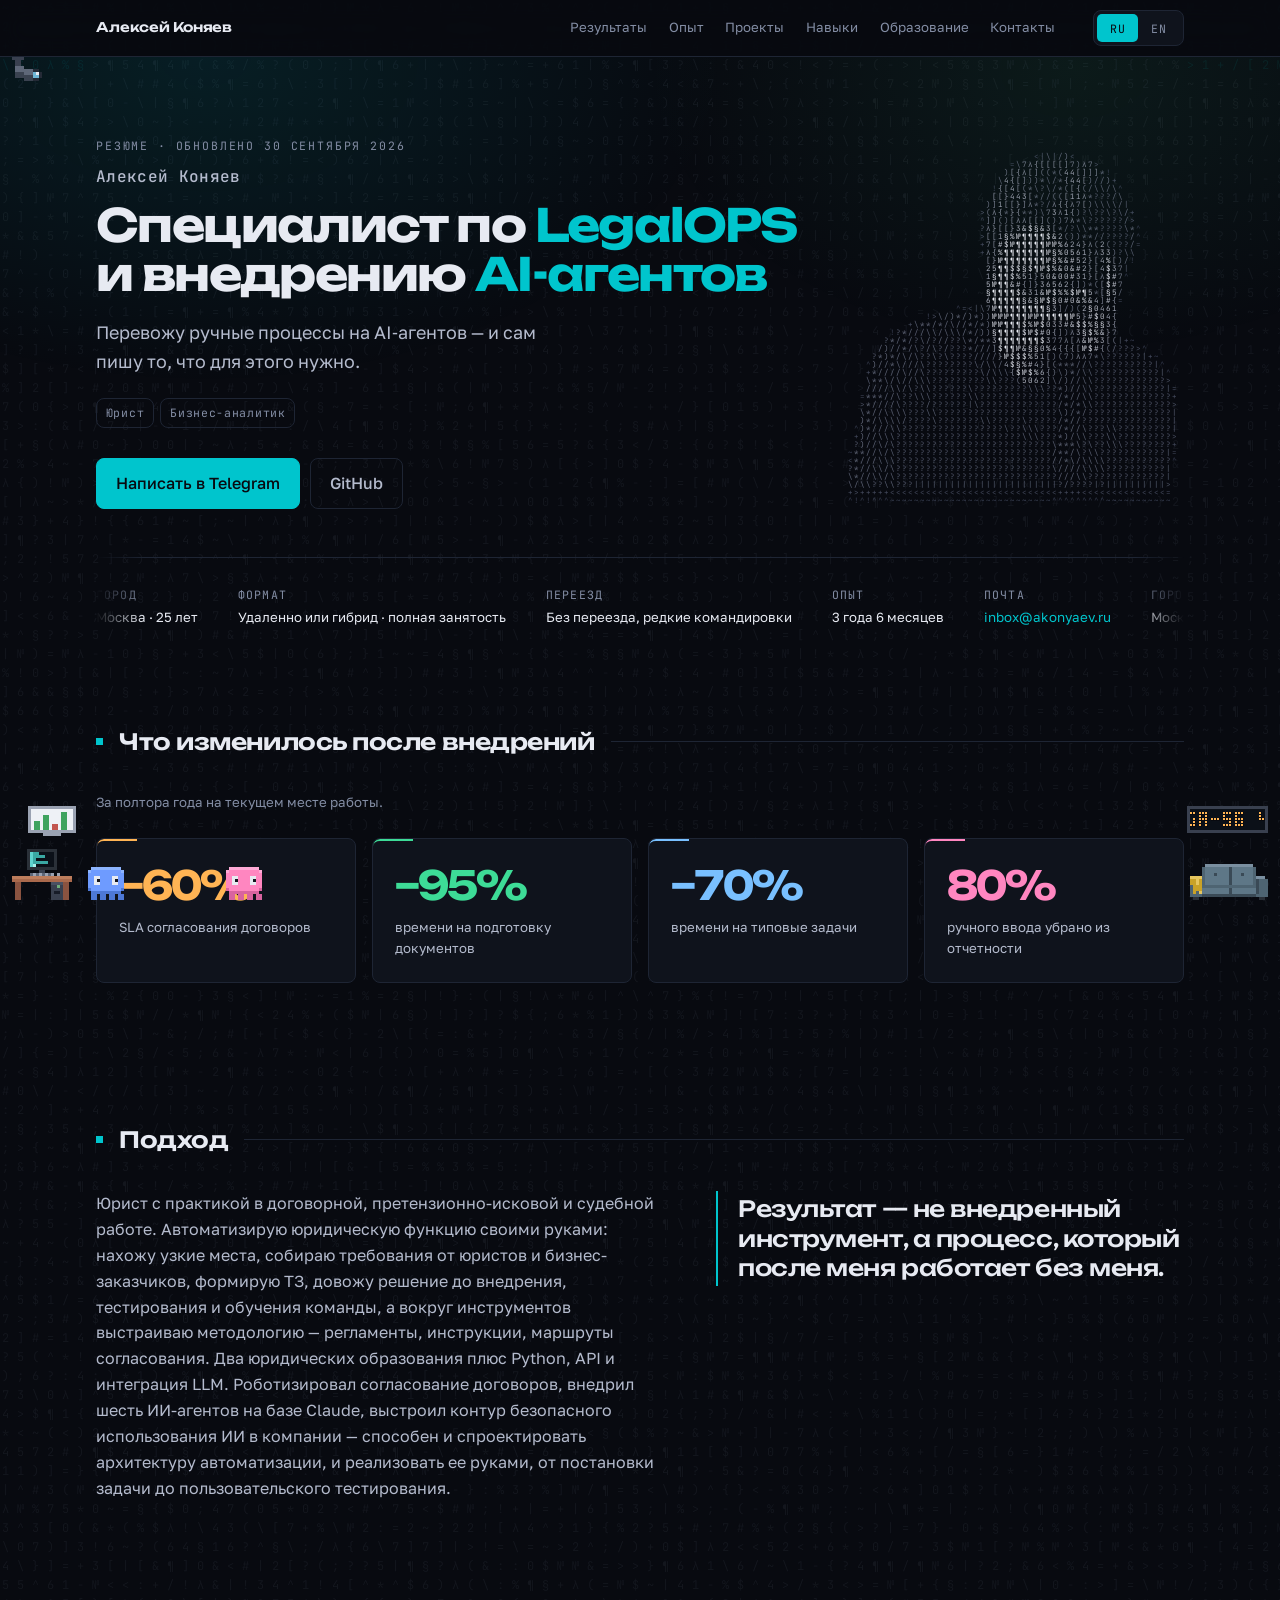
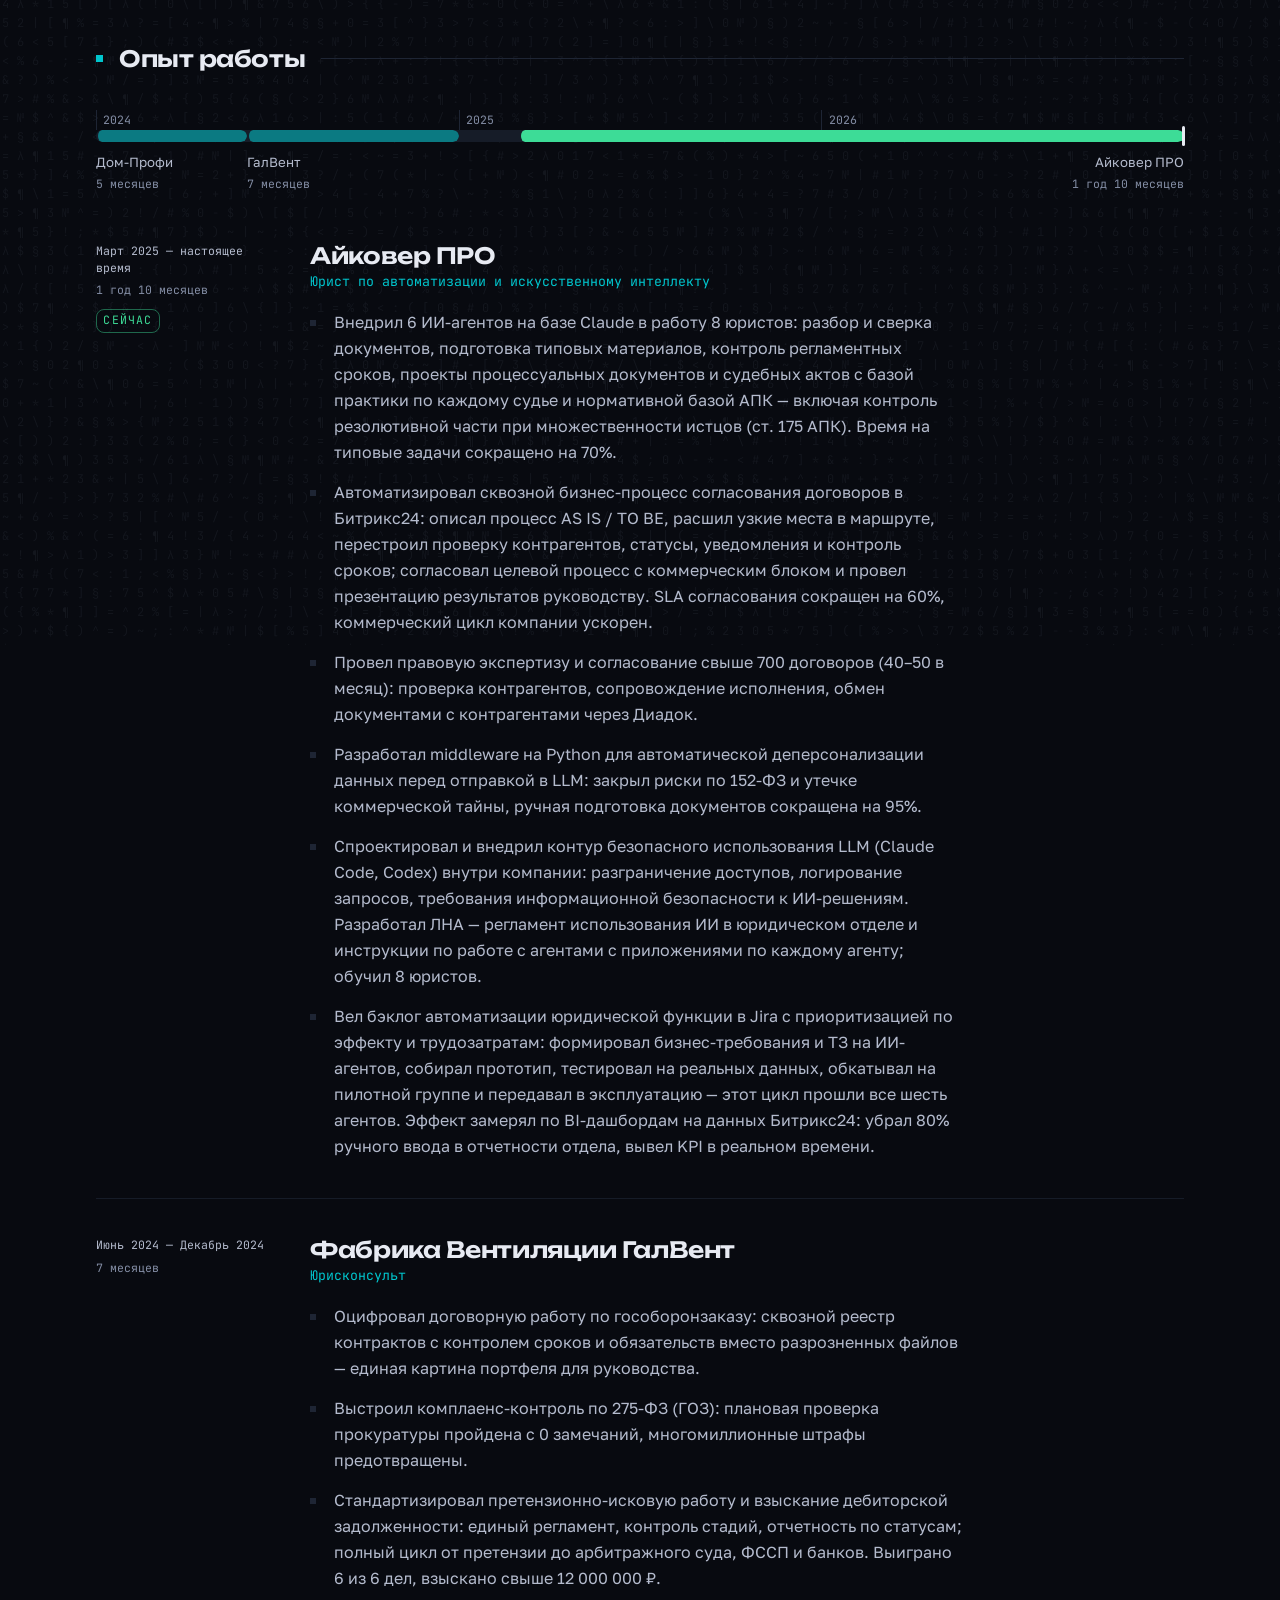
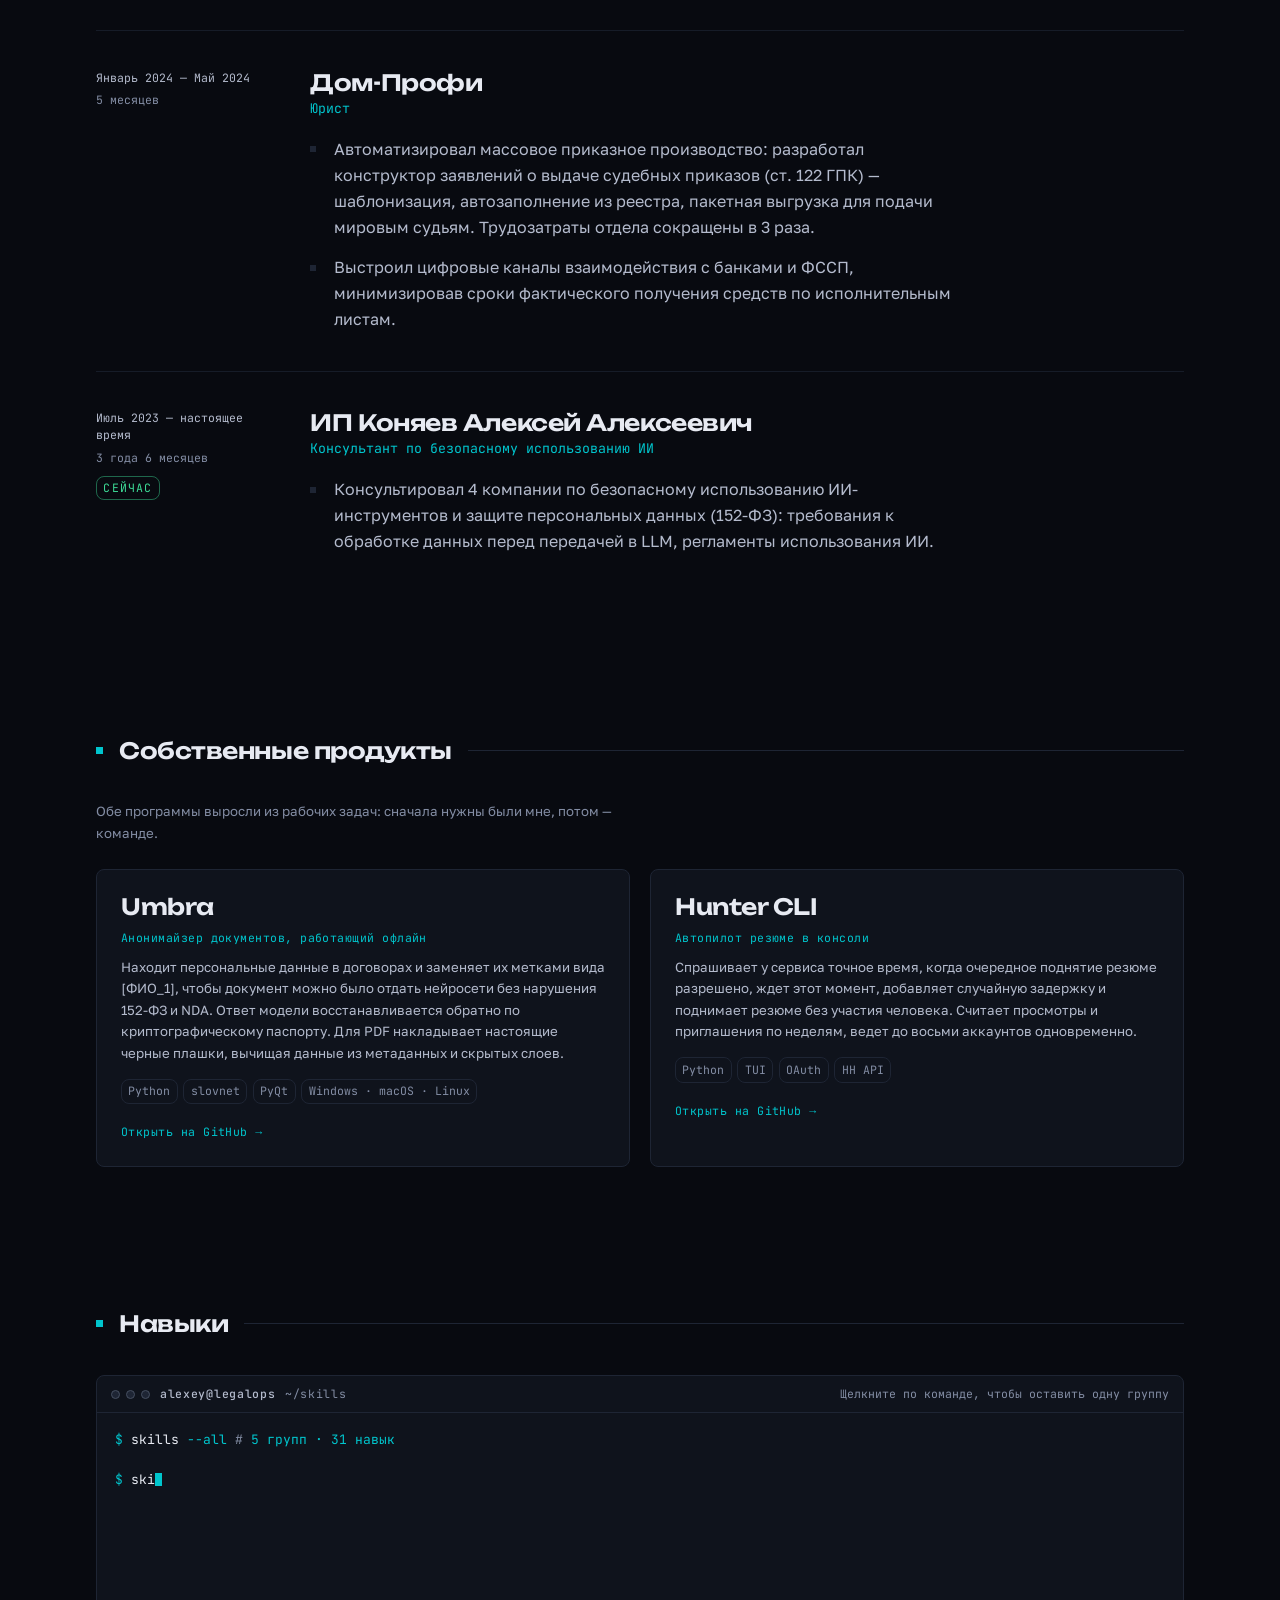
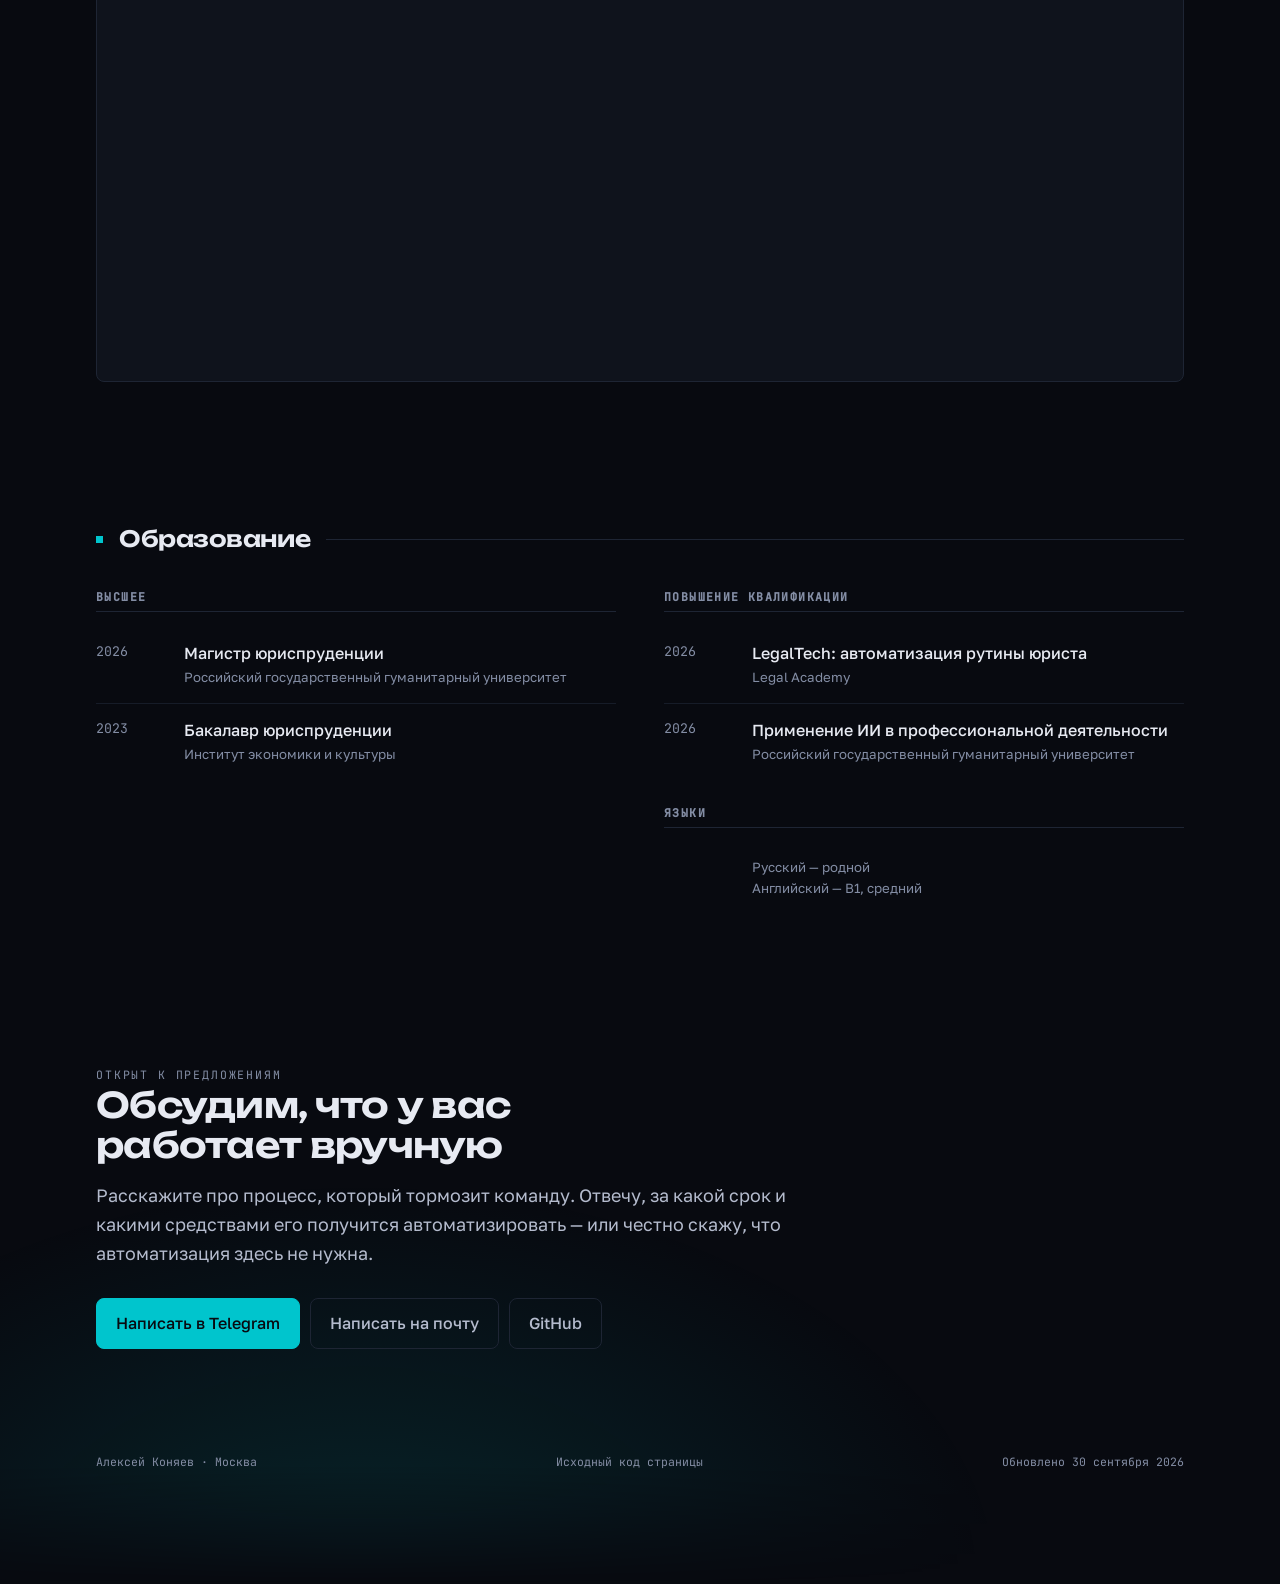
==== commit 418a346b: "Остатки аудита: окно навыков и консоль для скринридера, «К содержанию» без JS, повтор зажатых клавиш" ====
--- a/index.html
+++ b/index.html
@@ -74,7 +74,9 @@
   <div id="app"></div>
 
   <noscript>
-    <div class="wrap" style="padding-block: 3rem;">
+    <!-- #main и здесь: без скрипта «К содержанию» вела в никуда (5.86). Со
+         скриптом содержимое noscript не разбирается, и #main один — от app.js. -->
+    <div class="wrap" id="main" style="padding-block: 3rem;">
       <h1>Алексей Коняев</h1>
       <p>Специалист по LegalOPS и внедрению AI-агентов. Юрист по практике. Москва, удаленно или гибрид.</p>
       <p>
--- a/assets/css/style.css
+++ b/assets/css/style.css
@@ -1037,6 +1037,11 @@
   100% { box-shadow: 0 0 0 0 color-mix(in srgb, var(--mint) 0%, transparent); }
 }
 
+/* Шкала за экраном — кольцо стоит (5.86): `box-shadow` не композитится, и
+   дыхание стоило пересчёта стилей и отрисовки в каждом кадре. `is-away`
+   ставит app.js по IntersectionObserver. */
+.timeline__seg.is-current.is-away::before { animation-play-state: paused; }
+
 @media (prefers-reduced-motion: reduce) {
   .timeline__seg.is-current::before { animation: none; }
 }
@@ -1366,6 +1371,9 @@
 
 .term__block.is-off .term__out { display: none; }
 .term__block.is-off .cmd { opacity: 0.5; }
+/* Контраст погашенной команды 2,3–4,6 : 1 — ниже AA 4,5 : 1, хотя по ней
+   щёлкают. Владелец 2026-09-30 оставил этот вид (вариант А из трёх: показаны
+   ещё прозрачность 0,8 и «серым» 5,6 : 1) — осознанно, не поднимать заново. */
 
 /* Высота 32 px — минимум, а не жёсткая: самая длинная плашка («Защита
    персональных данных (152-ФЗ)», «Business requirements and specifications»)
@@ -1850,6 +1858,13 @@
 /* Пока окно открыто, страница под ним не листается. */
 body.is-console { overflow: hidden; }
 
+/* Палец без мыши (планшет): подсказки «Esc — закрыть» нет — клавиатуры там
+   обычно нет, окно закрывает «×» (5.86). До того её прятал только порог
+   телефона ниже, и на планшете 768–1024 px она обещала несуществующую клавишу. */
+@media (hover: none) and (pointer: coarse) {
+  .console__hint, .console__scores-foot { display: none; }
+}
+
 @media (max-width: 480px) {
   .console__play { grid-template-columns: 1fr; grid-template-areas: 'well' 'side' 'keys'; justify-items: center; }
   .console__side { grid-template-columns: repeat(2, auto); gap: 0.5rem 1.2rem; }
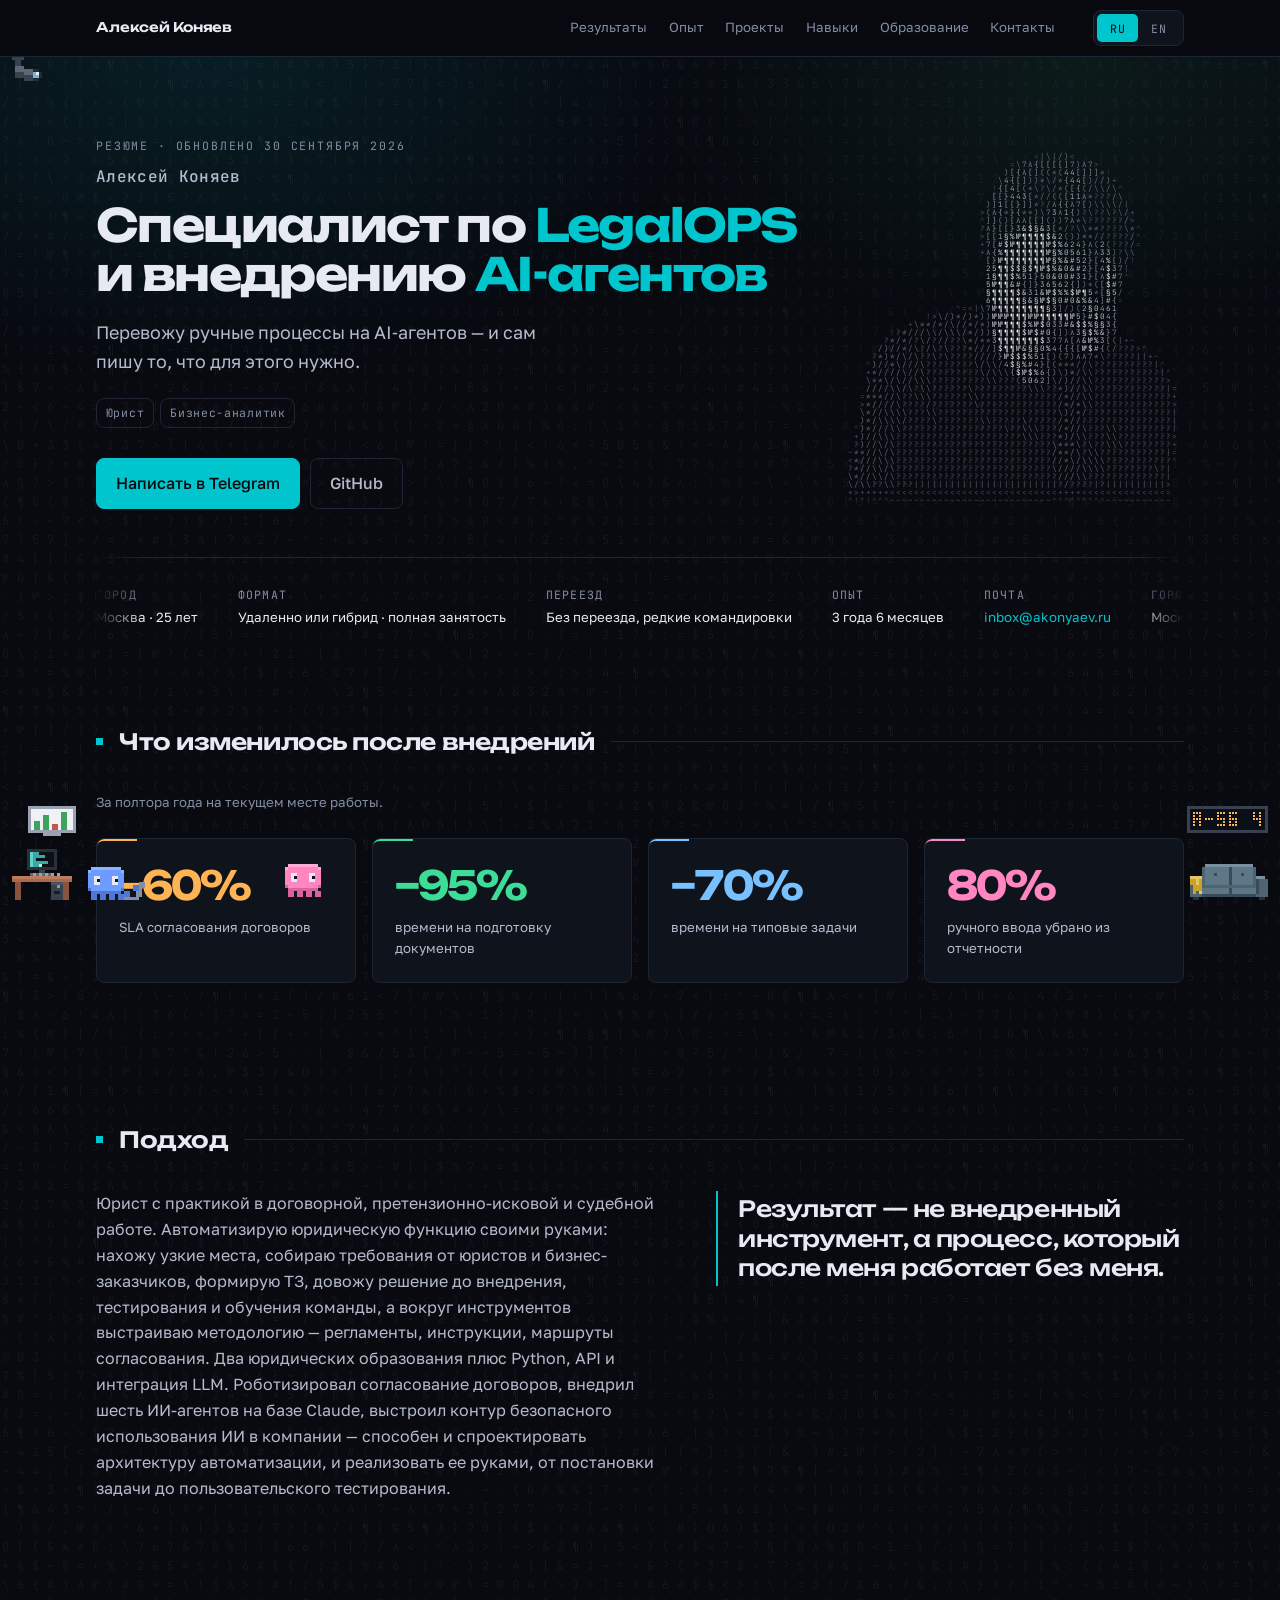
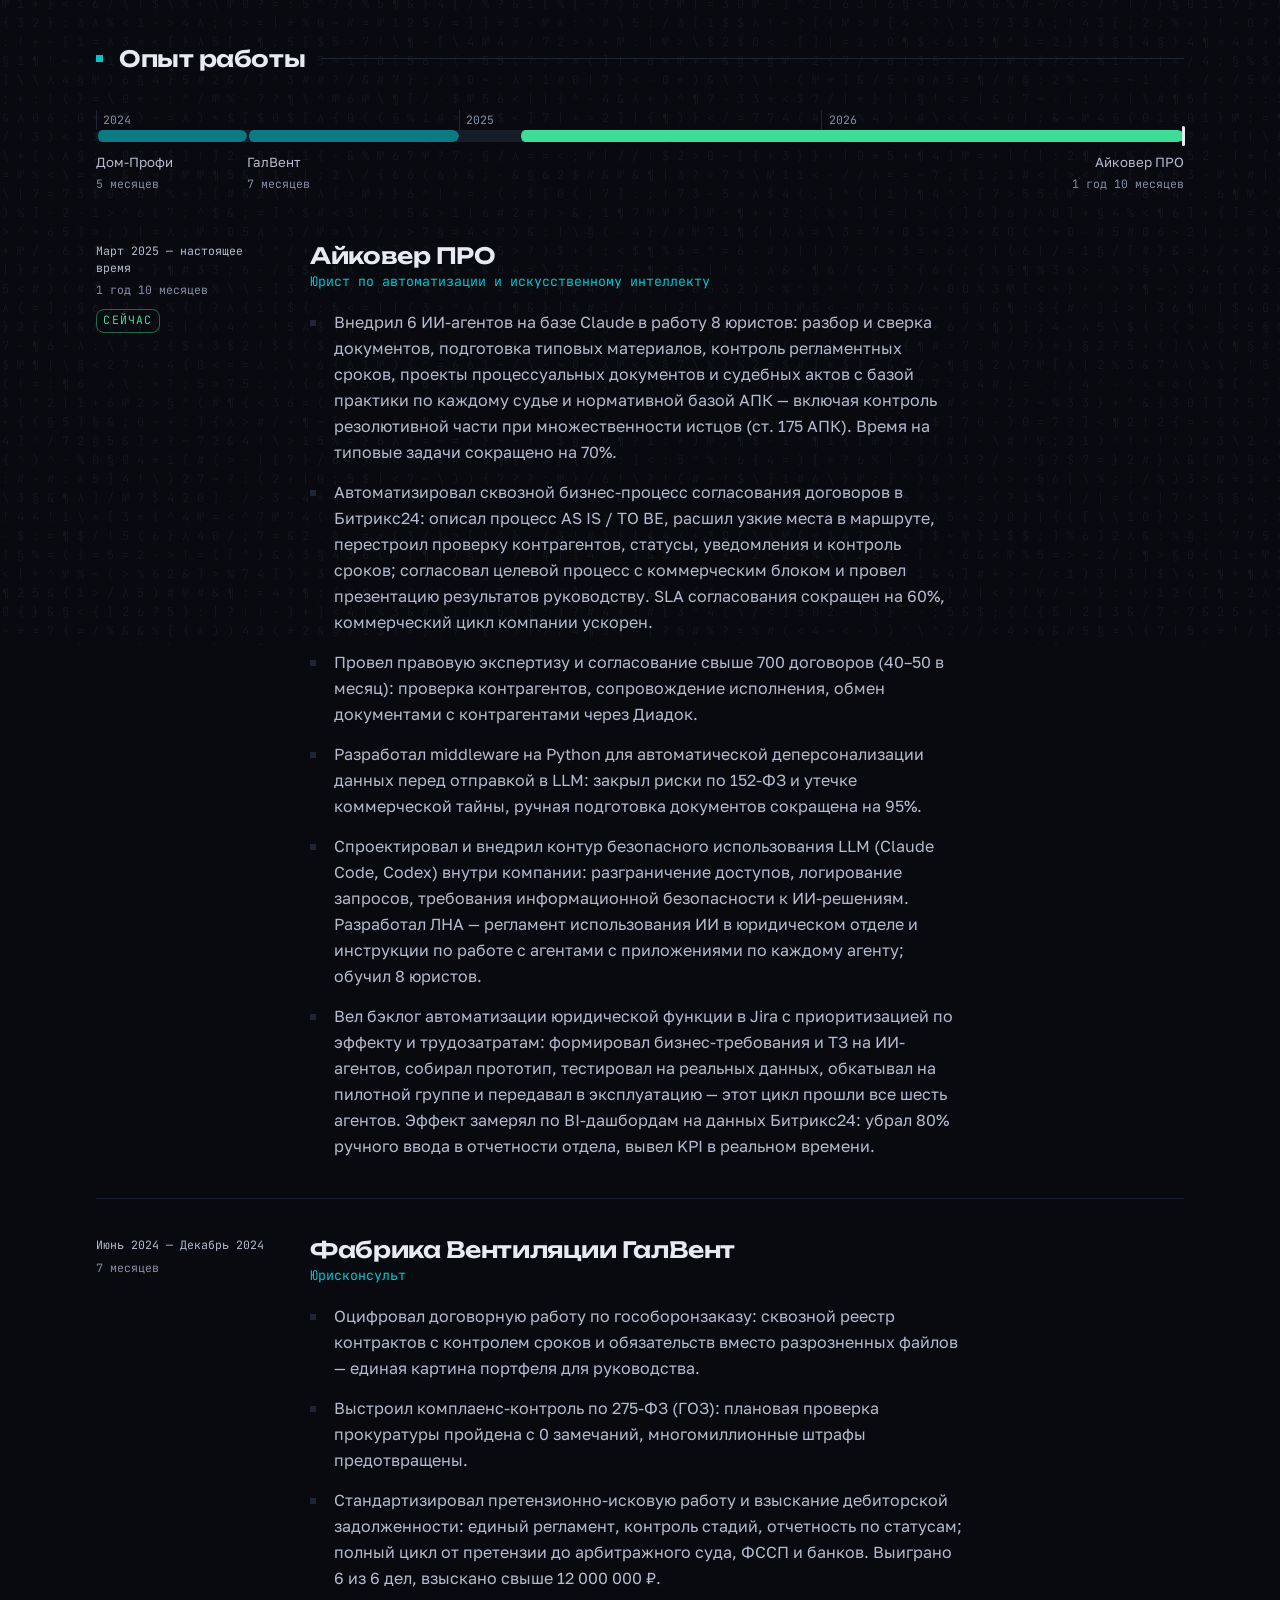
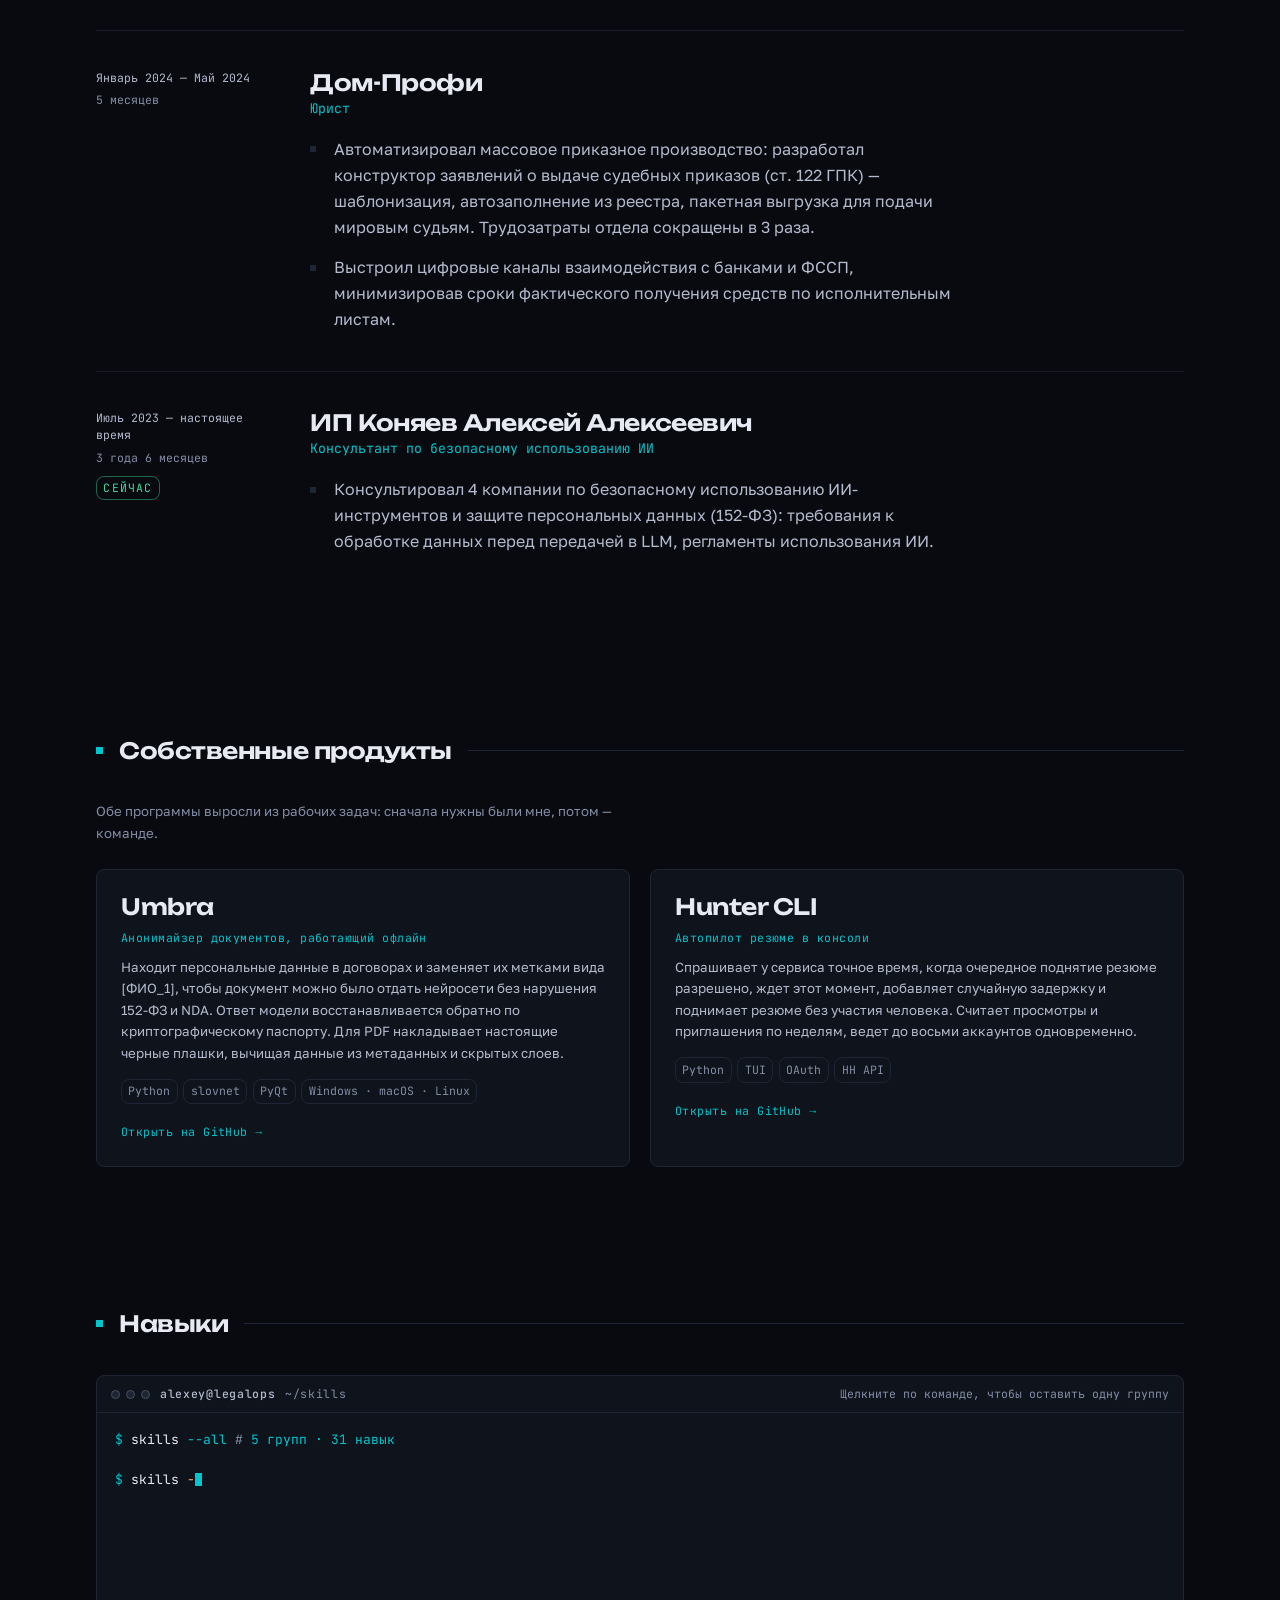
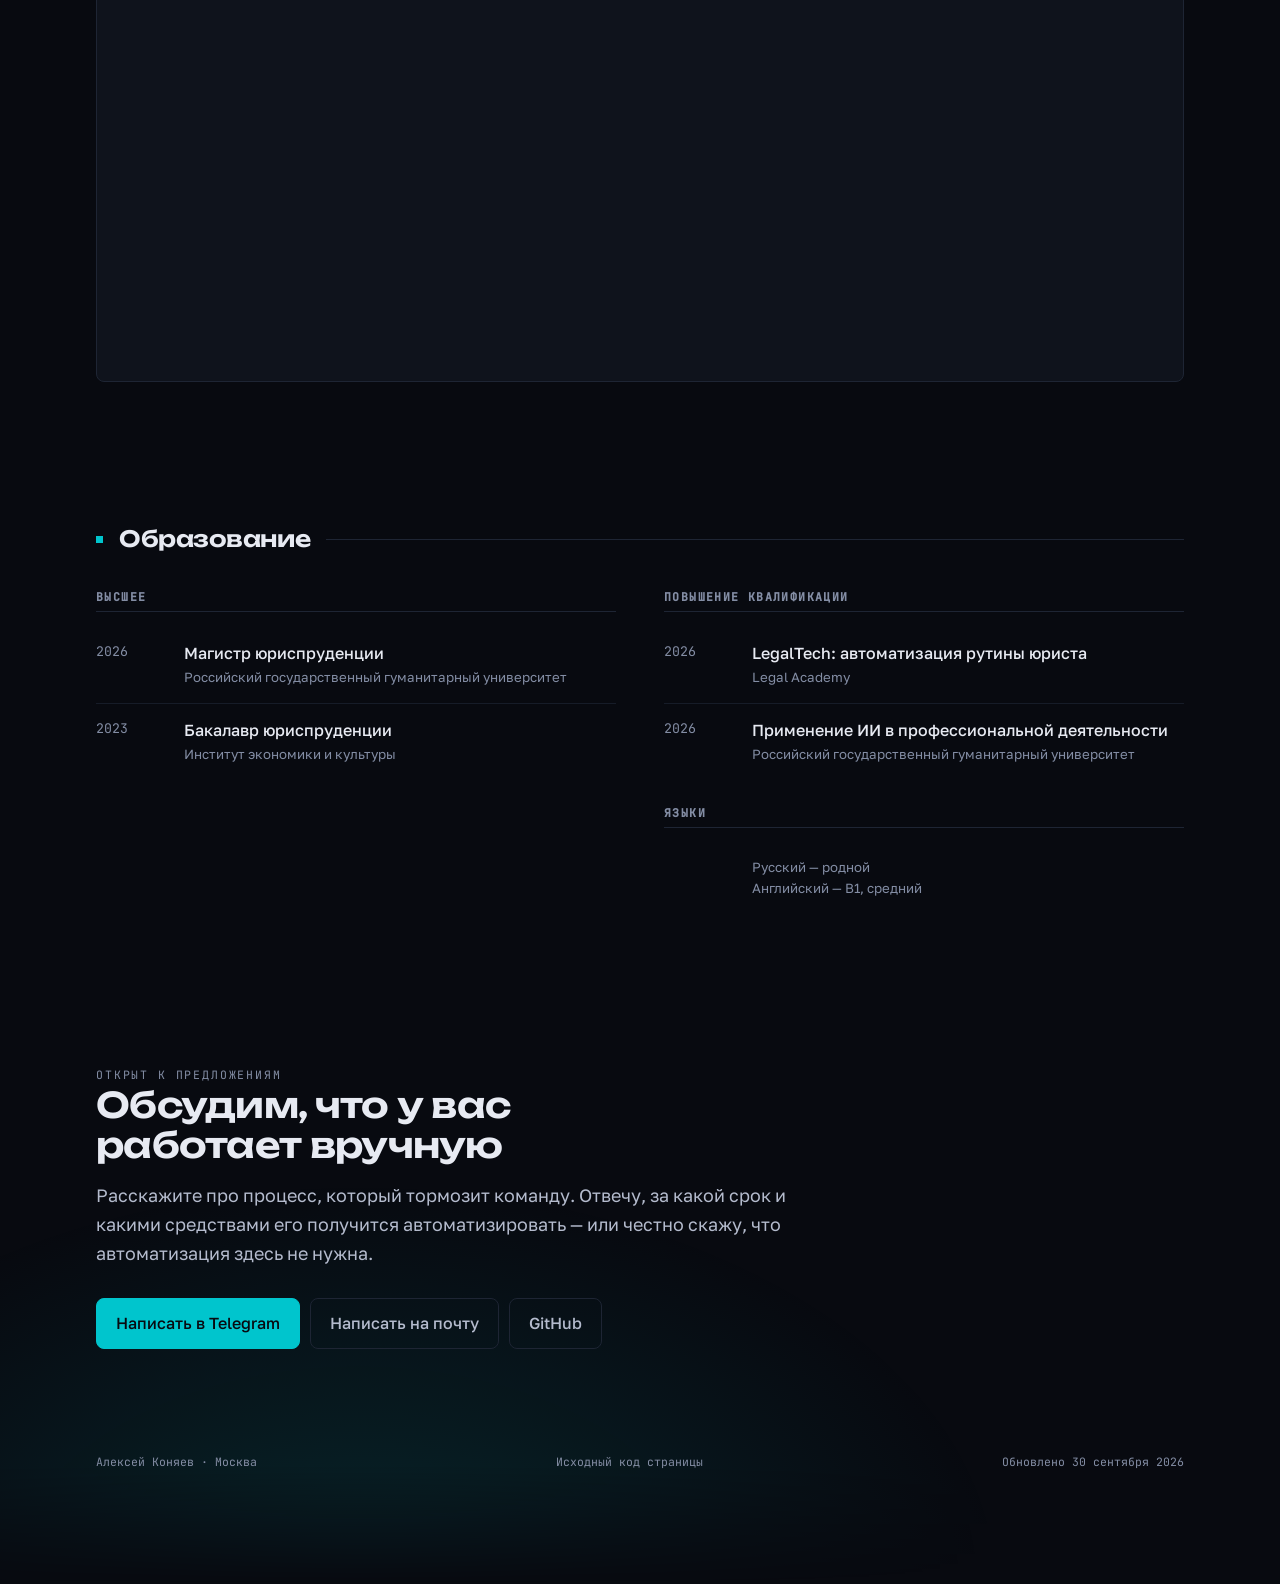
==== commit 2206738a: "Три точки роста: картинка превью ссылки — первый экран с портретом, своя у русской и английской верс" ====
--- a/index.html
+++ b/index.html
@@ -8,6 +8,11 @@
   <meta name="author" content="Алексей Коняев" />
   <meta name="color-scheme" content="dark" />
   <meta name="theme-color" content="#080a10" />
+
+  <!-- Класс `js` — до первой отрисовки: текстовую версию резюме в #app
+       (tools/build_static.js — для роботов и тех, кто без JavaScript) посетитель
+       со скриптом не видит даже мгновение: её прячут стили, а app.js убирает. -->
+  <script>document.documentElement.classList.add('js');</script>
 
   <!-- Английская версия — отдельная страница `en.html`, ее собирает
        tools/build_en.py. Раньше версии различались только параметром ?lang=en,
@@ -23,7 +28,14 @@
   <meta property="og:url" content="https://akonyaev-ru.github.io/resume/" />
   <meta property="og:locale" content="ru_RU" />
   <meta property="og:locale:alternate" content="en_US" />
-  <meta name="twitter:card" content="summary" />
+  <!-- Картинка превью ссылки — первый экран страницы, 1200×630, у каждого языка
+       своя. Снимает tools/make_og.js с настоящей страницы; при правке роли —
+       переснять. -->
+  <meta property="og:image" content="https://akonyaev-ru.github.io/resume/assets/img/og-ru.jpg" />
+  <meta property="og:image:width" content="1200" />
+  <meta property="og:image:height" content="630" />
+  <meta property="og:image:alt" content="Алексей Коняев — специалист по LegalOPS и внедрению AI-агентов" />
+  <meta name="twitter:card" content="summary_large_image" />
 
   <!-- Шрифты свои (assets/fonts): страница не ждёт Google. Однофайловая сборка
        подставляет сюда ссылку на Google Fonts — см. tools/build_single.py. -->
@@ -70,23 +82,14 @@
 <body>
   <a class="skip" href="#main">К содержанию</a>
 
+  <!-- Без скрипта в #app — текстовая версия резюме (tools/build_static.js, с
+       5.87), и #main у неё. Здесь — только пояснение над ней. -->
+  <noscript>
+    <p class="wrap static-cv__note">Интерактивная версия страницы собирается на JavaScript — без него здесь текстовая.</p>
+  </noscript>
+
   <canvas id="field" aria-hidden="true"></canvas>
   <div id="app"></div>
-
-  <noscript>
-    <!-- #main и здесь: без скрипта «К содержанию» вела в никуда (5.86). Со
-         скриптом содержимое noscript не разбирается, и #main один — от app.js. -->
-    <div class="wrap" id="main" style="padding-block: 3rem;">
-      <h1>Алексей Коняев</h1>
-      <p>Специалист по LegalOPS и внедрению AI-агентов. Юрист по практике. Москва, удаленно или гибрид.</p>
-      <p>
-        <a href="https://t.me/konyaev929">Написать в Telegram</a> ·
-        Почта: <a href="mailto:inbox@akonyaev.ru">inbox@akonyaev.ru</a> ·
-        <a href="https://github.com/akonyaev-ru">github.com/akonyaev-ru</a>
-      </p>
-      <p>Страница собирается на JavaScript — включите его, чтобы увидеть резюме целиком.</p>
-    </div>
-  </noscript>
 
   <script src="data/resume.js"></script>
   <script src="data/stats.js"></script>
--- a/assets/css/style.css
+++ b/assets/css/style.css
@@ -202,6 +202,30 @@
   color: var(--void);
 }
 
+/* --- Текстовая версия -------------------------------------------------------
+   Для тех, кто без JavaScript (5.87): роботы, которые скрипт не исполняют, и
+   посетители с выключенным. Собирает tools/build_static.js при выкладке — в
+   #app, из data/resume.js. Со скриптом её не видно даже мгновение: класс `js`
+   на <html> ставится в <head> до первой отрисовки, а render() очищает #app. */
+.js .static-cv { display: none; }
+.static-cv { position: relative; z-index: 1; padding-block: 3rem 6rem; }
+.static-cv h1 { font-size: var(--step-4); }
+/* Двумя классами: `.static-cv p` ниже перебивал бы цвет роли. */
+.static-cv .static-cv__role {
+  margin-top: 0.6rem;
+  font-family: var(--font-display);
+  font-size: var(--step-2);
+  color: var(--accent);
+}
+.static-cv h2 { margin-block: 3rem 1rem; font-size: var(--step-3); }
+.static-cv h3 { margin-block: 1.6rem 0.4rem; font-size: var(--step-1); }
+.static-cv p, .static-cv li { max-width: var(--measure); color: var(--text-dim); line-height: 1.6; }
+.static-cv > p, .static-cv p + p, .static-cv ul + p { margin-top: 0.9rem; }
+.static-cv ul { margin-top: 0.6rem; padding-inline-start: 1.2em; list-style: disc; }
+.static-cv li + li { margin-top: 0.4rem; }
+.static-cv b { color: var(--text); }
+.static-cv__note { padding-block: 1.5rem 0; color: var(--muted); font-size: var(--step--1); }
+
 /* --- Существо ----------------------------------------------------------- */
 
 /* Ходит по нижнему краю окна поверх содержимого, но ниже шапки. Холст ровно по
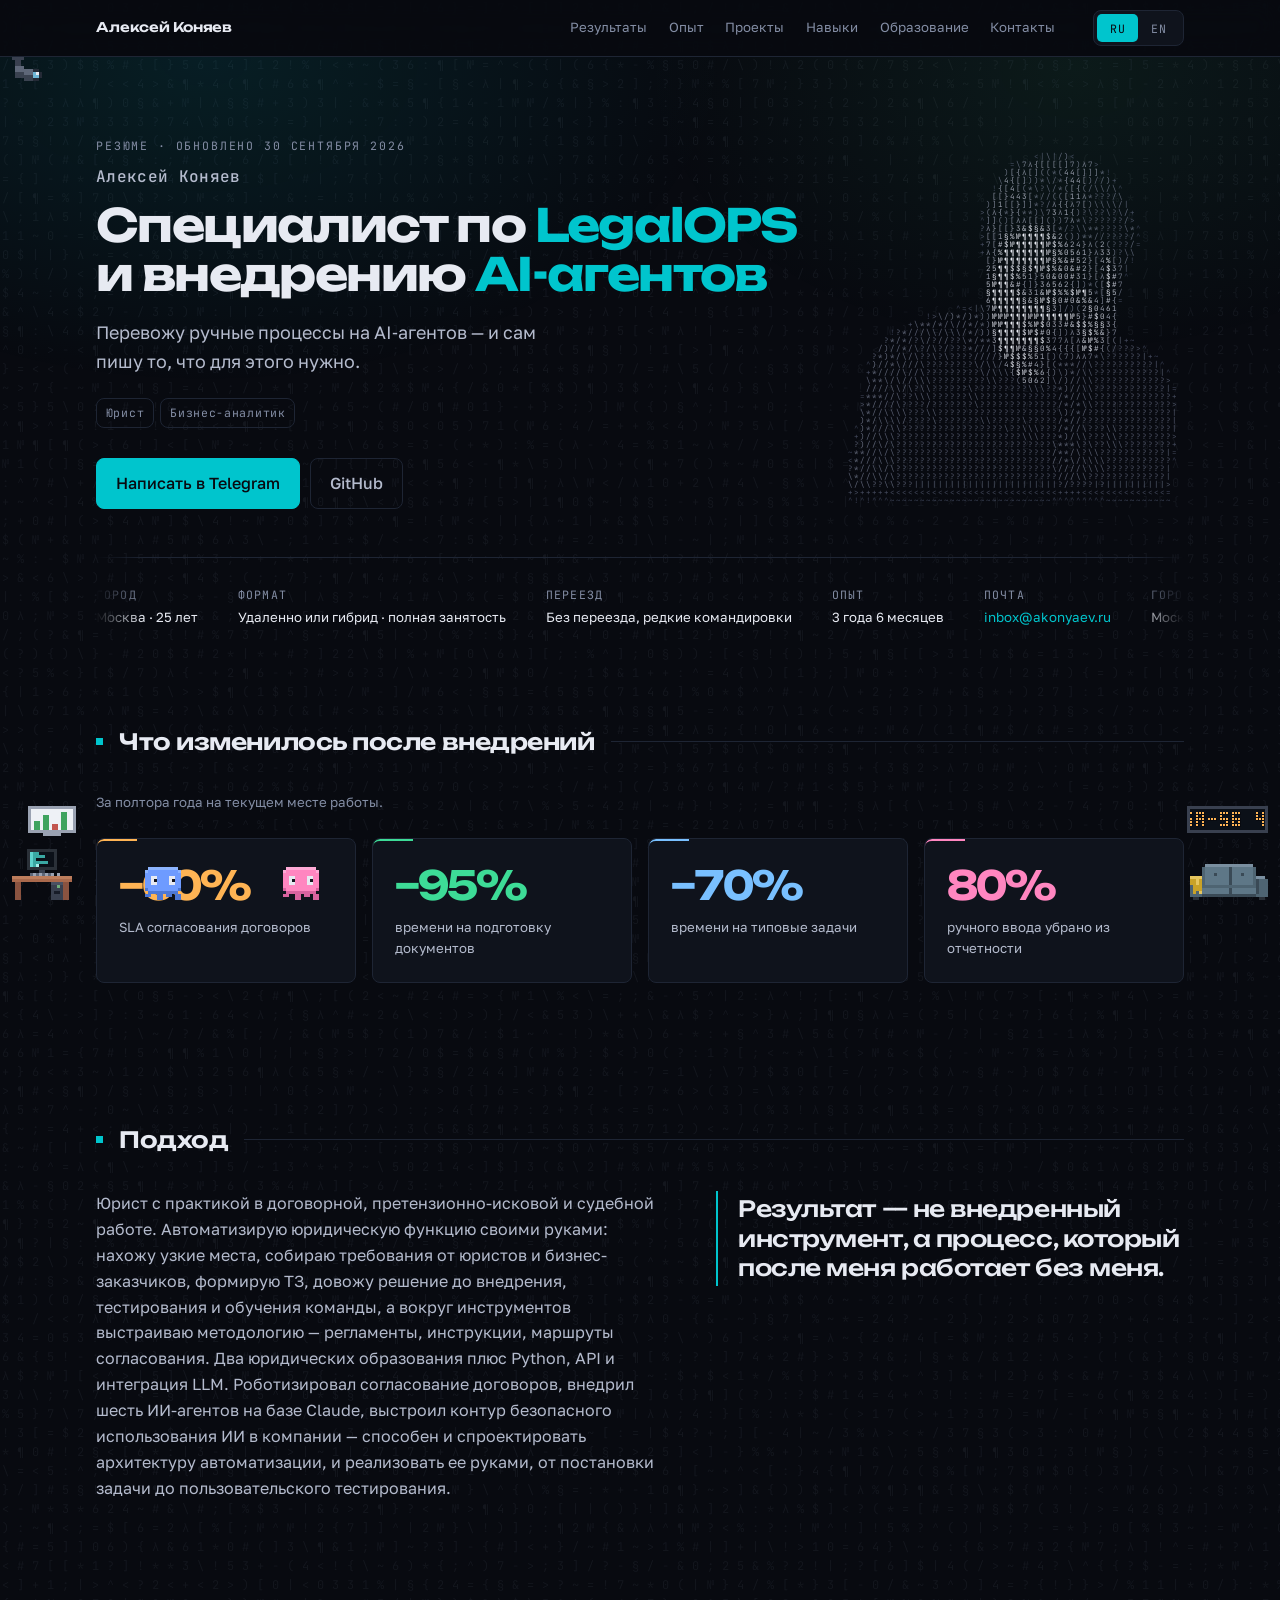
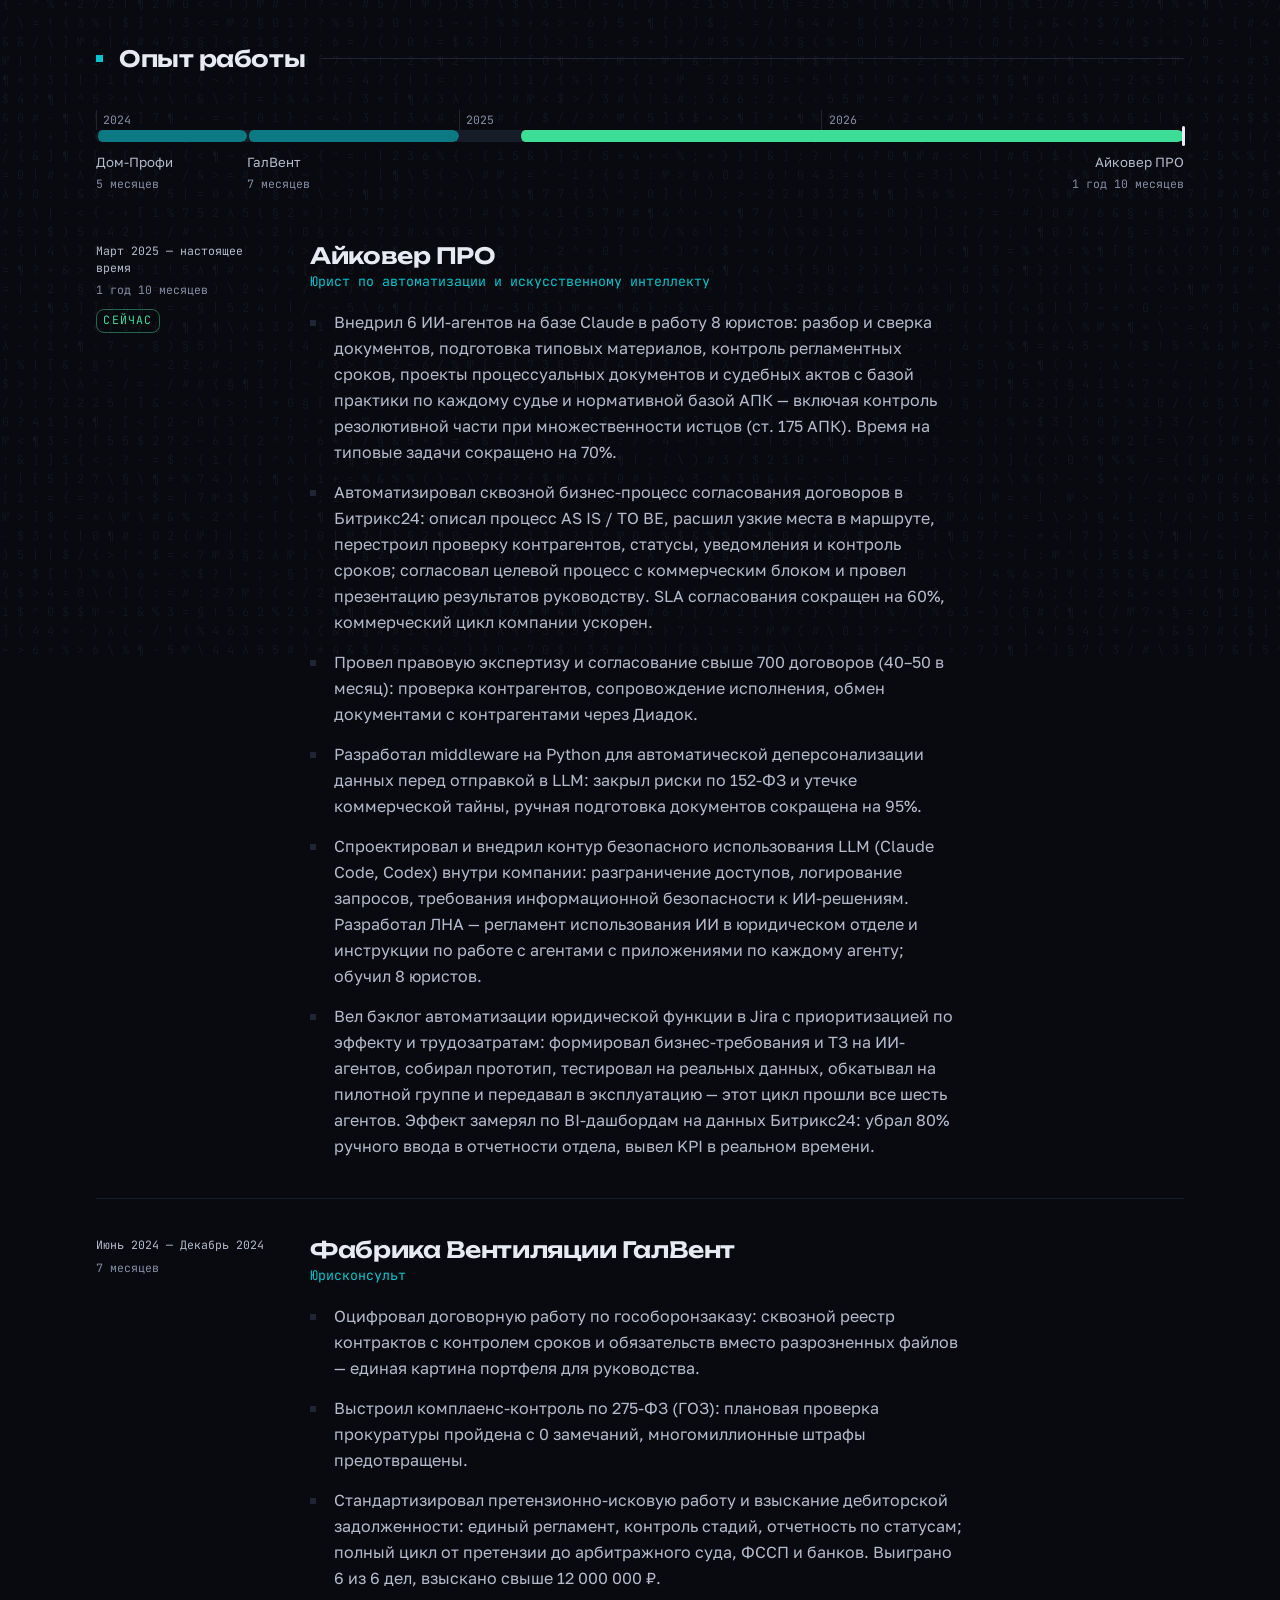
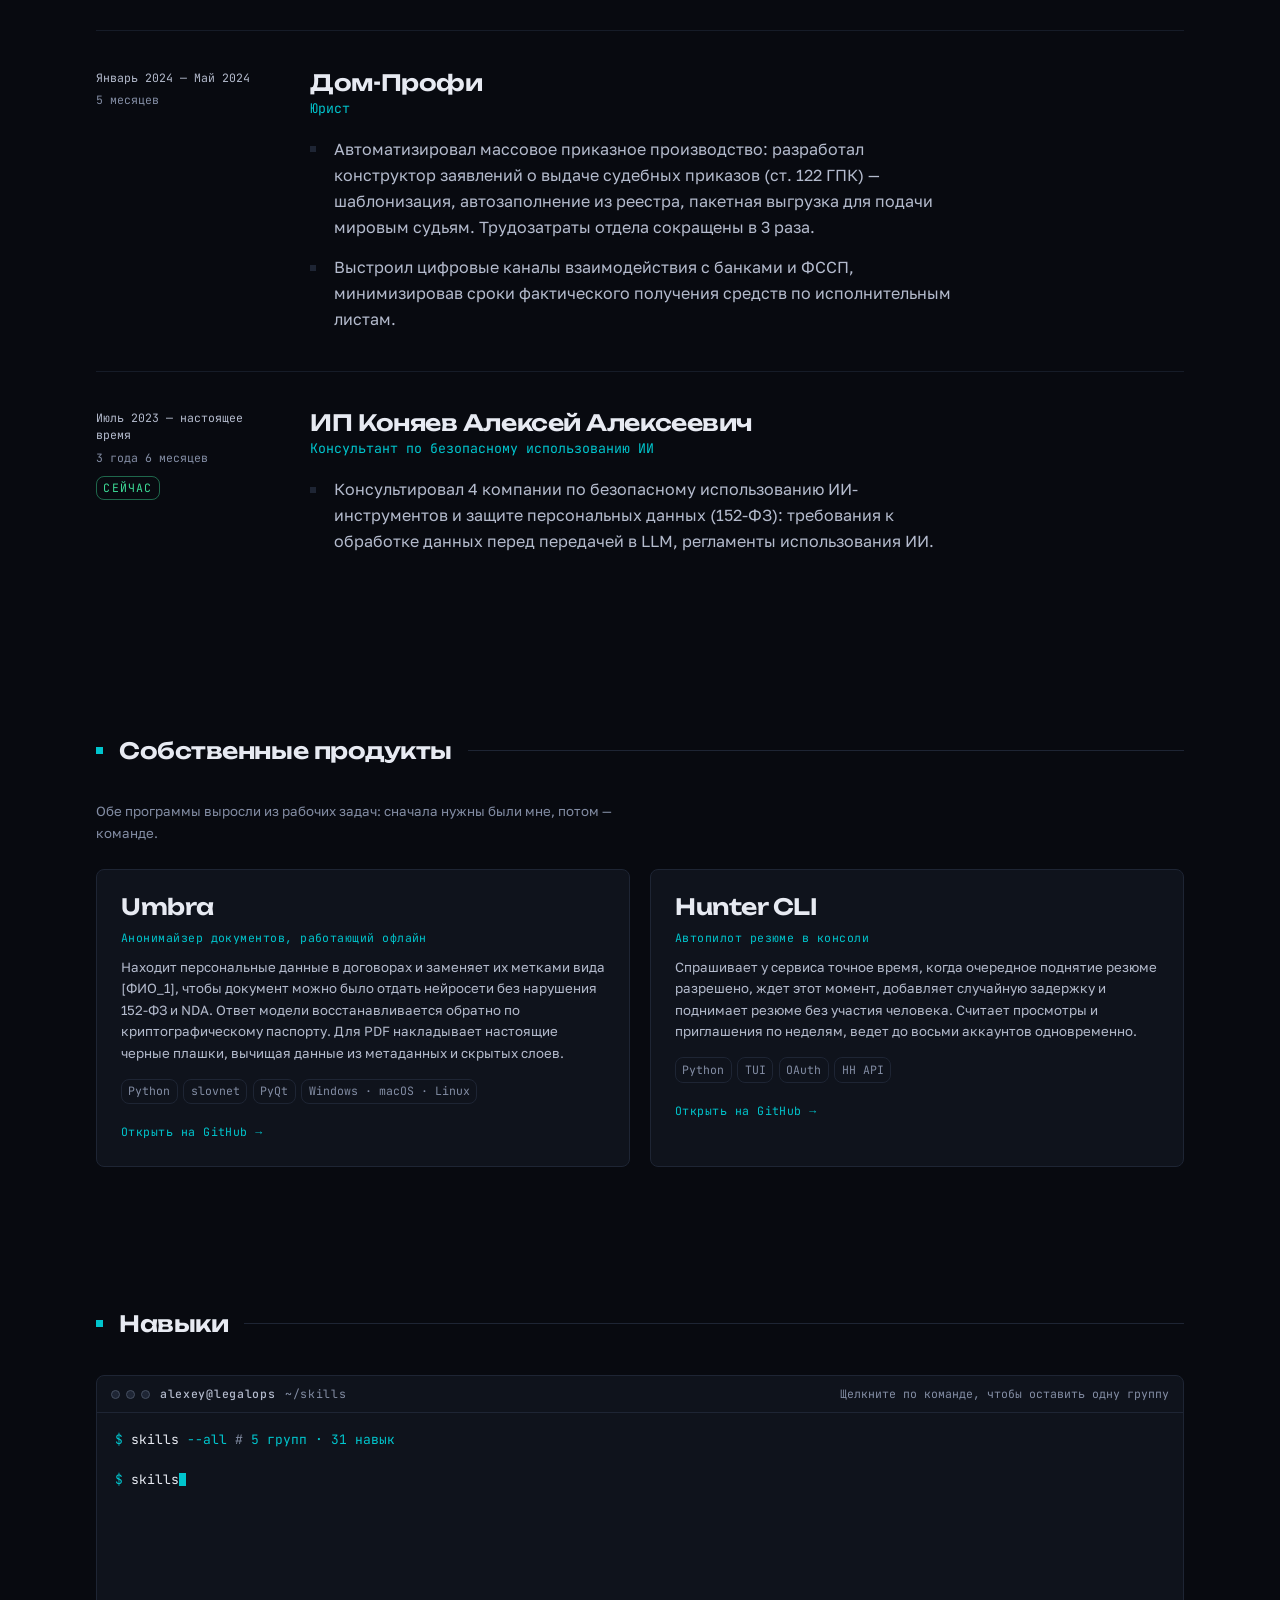
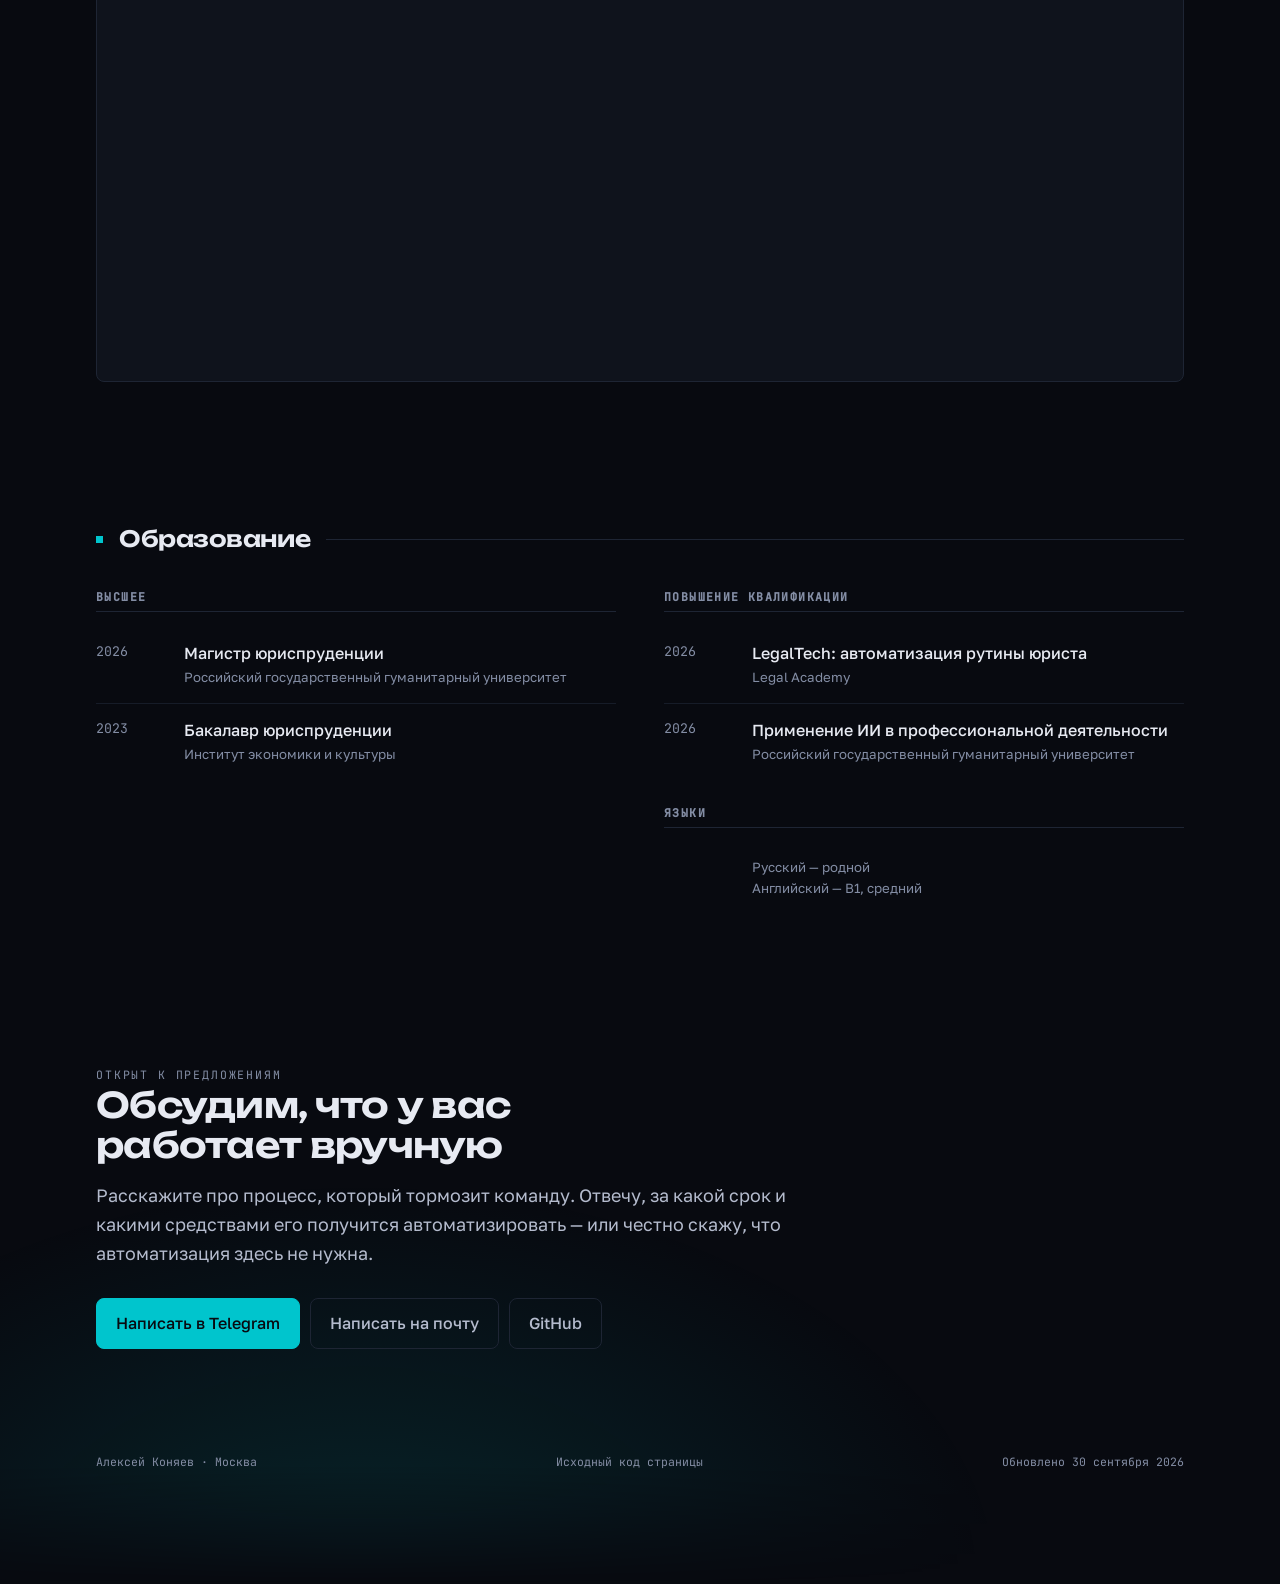
==== commit 31710258: "Иконка вкладки — Отто из кадра покоя, клетка в пиксель, без подложки: одна на обеих версиях, страниц" ====
--- a/index.html
+++ b/index.html
@@ -77,7 +77,7 @@
   </script>
 
   <link rel="stylesheet" href="assets/css/style.css" />
-  <link rel="icon" href="data:image/svg+xml,%3Csvg xmlns='http://www.w3.org/2000/svg' viewBox='0 0 32 32'%3E%3Crect width='32' height='32' fill='%23080a10'/%3E%3Cpath d='M7 10l5 6-5 6' fill='none' stroke='%2300c5cd' stroke-width='2.5' stroke-linecap='round' stroke-linejoin='round'/%3E%3Cpath d='M16 22h9' stroke='%233ddc97' stroke-width='2.5' stroke-linecap='round'/%3E%3C/svg%3E" />
+  <link rel="icon" href="data:image/svg+xml,%3Csvg xmlns='http://www.w3.org/2000/svg' viewBox='0 0 16 16' shape-rendering='crispEdges'%3E%3Crect x='3' y='3' width='10' height='1' fill='%238cb4ff'/%3E%3Crect x='2' y='4' width='1' height='1' fill='%238cb4ff'/%3E%3Crect x='3' y='4' width='10' height='1' fill='%236e9bff'/%3E%3Crect x='13' y='4' width='1' height='1' fill='%238cb4ff'/%3E%3Crect x='2' y='5' width='12' height='1' fill='%236e9bff'/%3E%3Crect x='2' y='6' width='2' height='1' fill='%236e9bff'/%3E%3Crect x='4' y='6' width='2' height='1' fill='%23e7eaf2'/%3E%3Crect x='6' y='6' width='4' height='1' fill='%236e9bff'/%3E%3Crect x='10' y='6' width='2' height='1' fill='%23e7eaf2'/%3E%3Crect x='12' y='6' width='2' height='1' fill='%236e9bff'/%3E%3Crect x='2' y='7' width='2' height='1' fill='%236e9bff'/%3E%3Crect x='4' y='7' width='1' height='1' fill='%23e7eaf2'/%3E%3Crect x='5' y='7' width='1' height='1' fill='%2312141c'/%3E%3Crect x='6' y='7' width='4' height='1' fill='%236e9bff'/%3E%3Crect x='10' y='7' width='1' height='1' fill='%23e7eaf2'/%3E%3Crect x='11' y='7' width='1' height='1' fill='%2312141c'/%3E%3Crect x='12' y='7' width='2' height='1' fill='%236e9bff'/%3E%3Crect x='2' y='8' width='2' height='1' fill='%236e9bff'/%3E%3Crect x='4' y='8' width='2' height='1' fill='%23e7eaf2'/%3E%3Crect x='6' y='8' width='4' height='1' fill='%236e9bff'/%3E%3Crect x='10' y='8' width='2' height='1' fill='%23e7eaf2'/%3E%3Crect x='12' y='8' width='2' height='1' fill='%236e9bff'/%3E%3Crect x='2' y='9' width='12' height='1' fill='%236e9bff'/%3E%3Crect x='2' y='10' width='1' height='1' fill='%234d78d6'/%3E%3Crect x='3' y='10' width='10' height='1' fill='%236e9bff'/%3E%3Crect x='13' y='10' width='1' height='1' fill='%234d78d6'/%3E%3Crect x='3' y='11' width='10' height='1' fill='%234d78d6'/%3E%3Crect x='3' y='12' width='2' height='1' fill='%234d78d6'/%3E%3Crect x='6' y='12' width='2' height='1' fill='%234d78d6'/%3E%3Crect x='9' y='12' width='2' height='1' fill='%234d78d6'/%3E%3Crect x='12' y='12' width='2' height='1' fill='%234d78d6'/%3E%3Crect x='3' y='13' width='2' height='1' fill='%234d78d6'/%3E%3Crect x='6' y='13' width='2' height='1' fill='%234d78d6'/%3E%3Crect x='9' y='13' width='2' height='1' fill='%234d78d6'/%3E%3Crect x='12' y='13' width='2' height='1' fill='%234d78d6'/%3E%3C/svg%3E" />
 </head>
 <body>
   <a class="skip" href="#main">К содержанию</a>
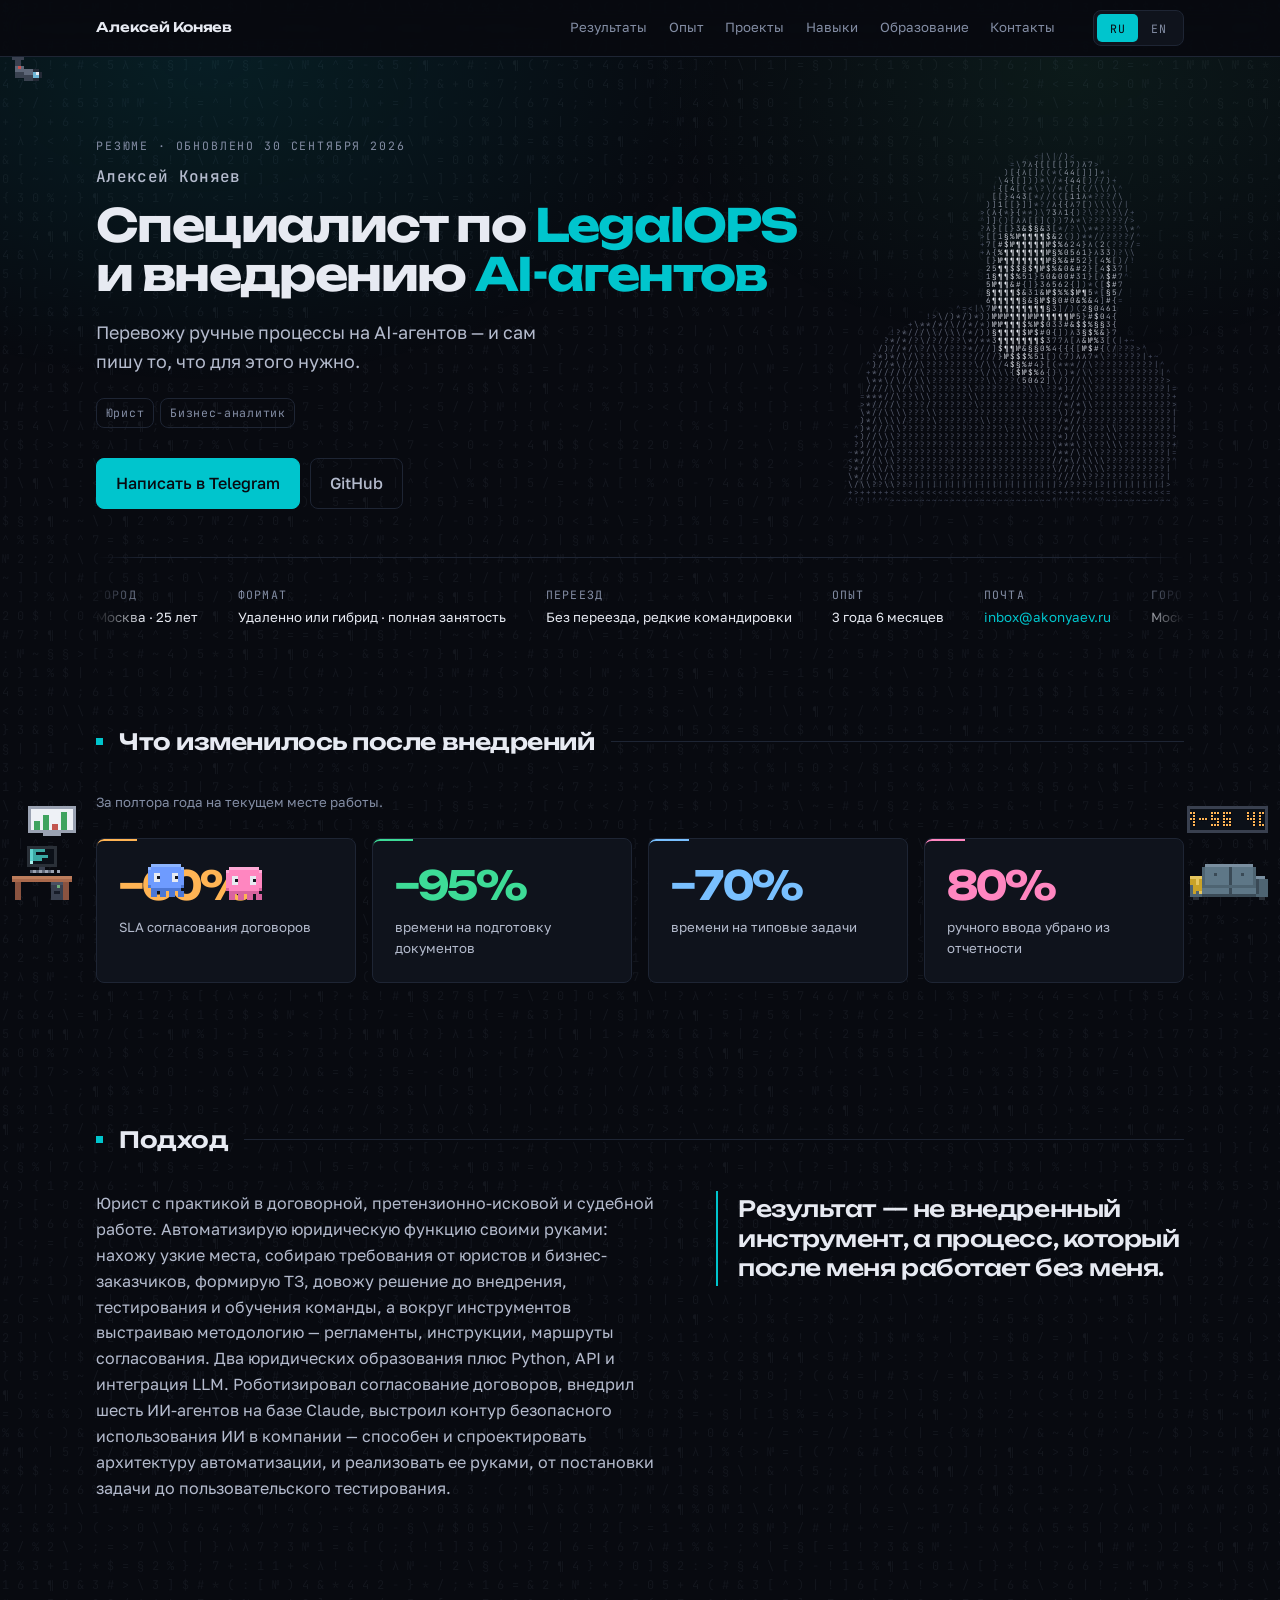
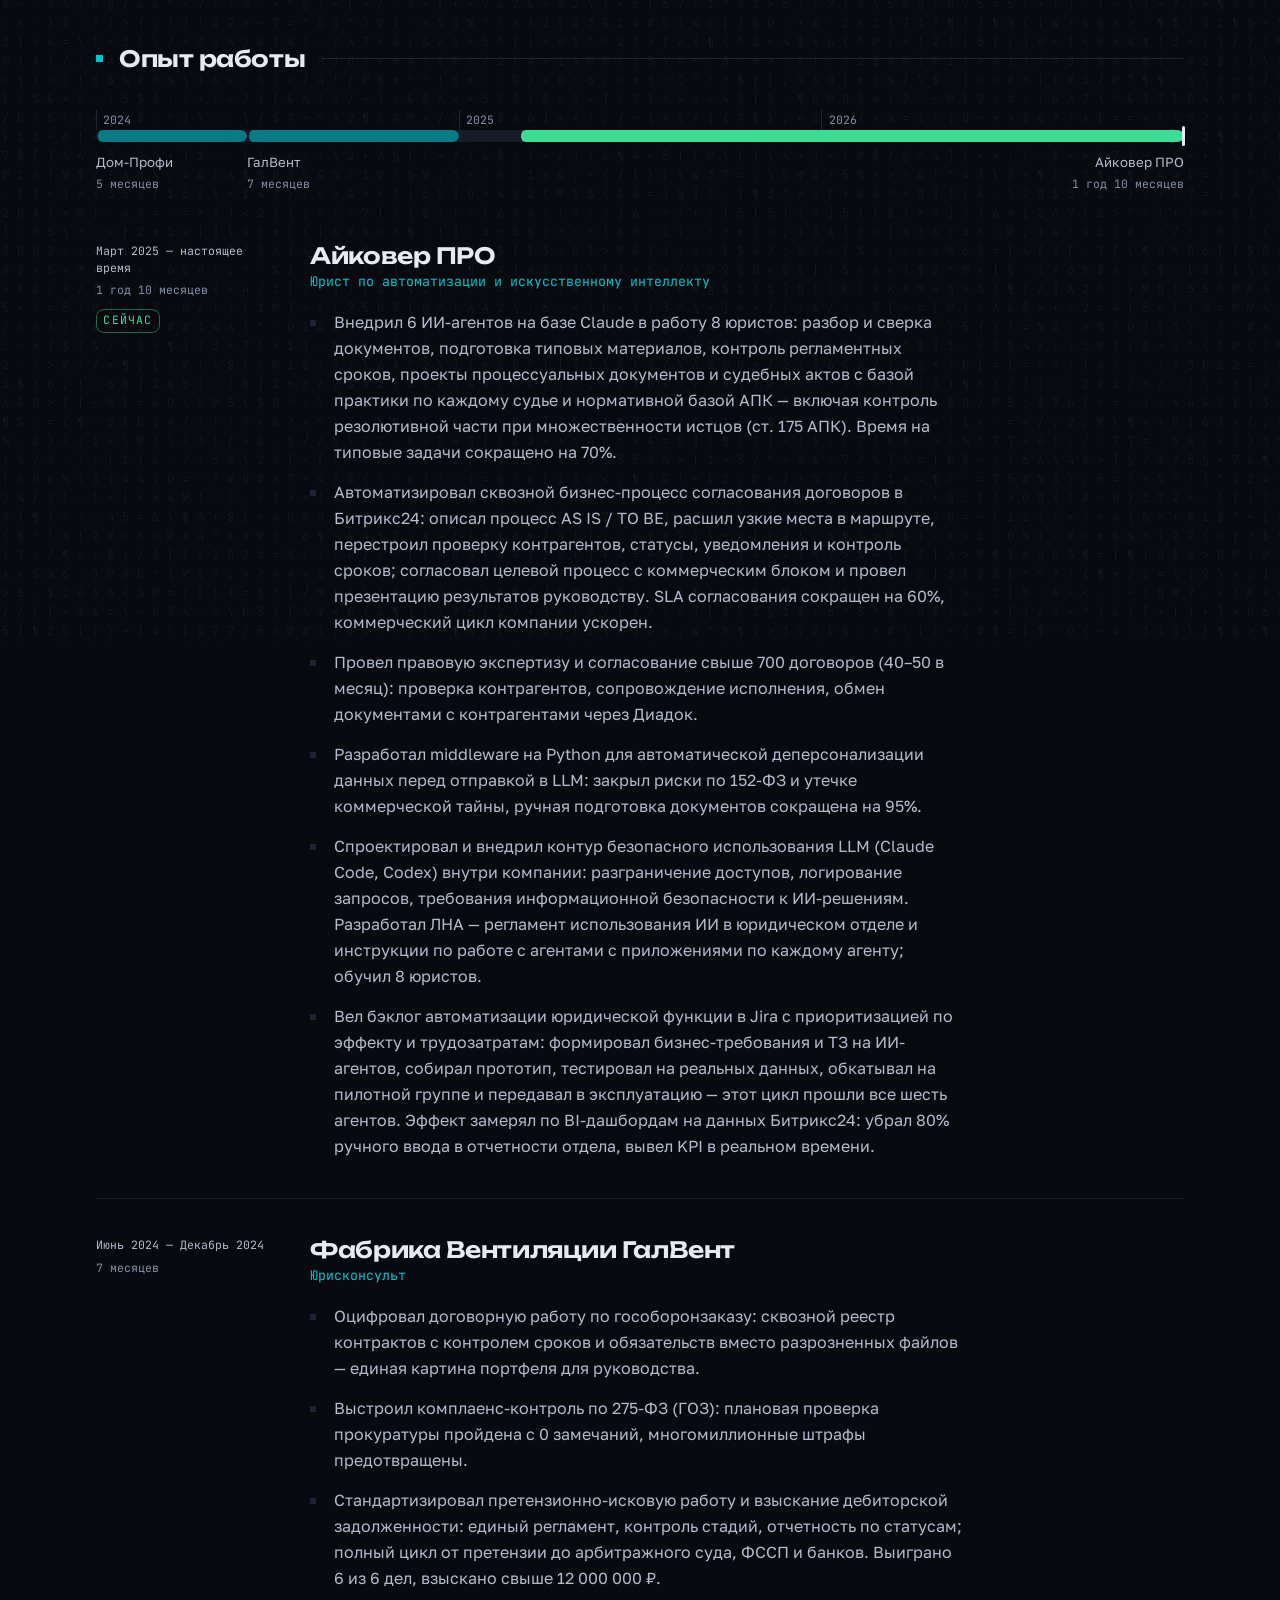
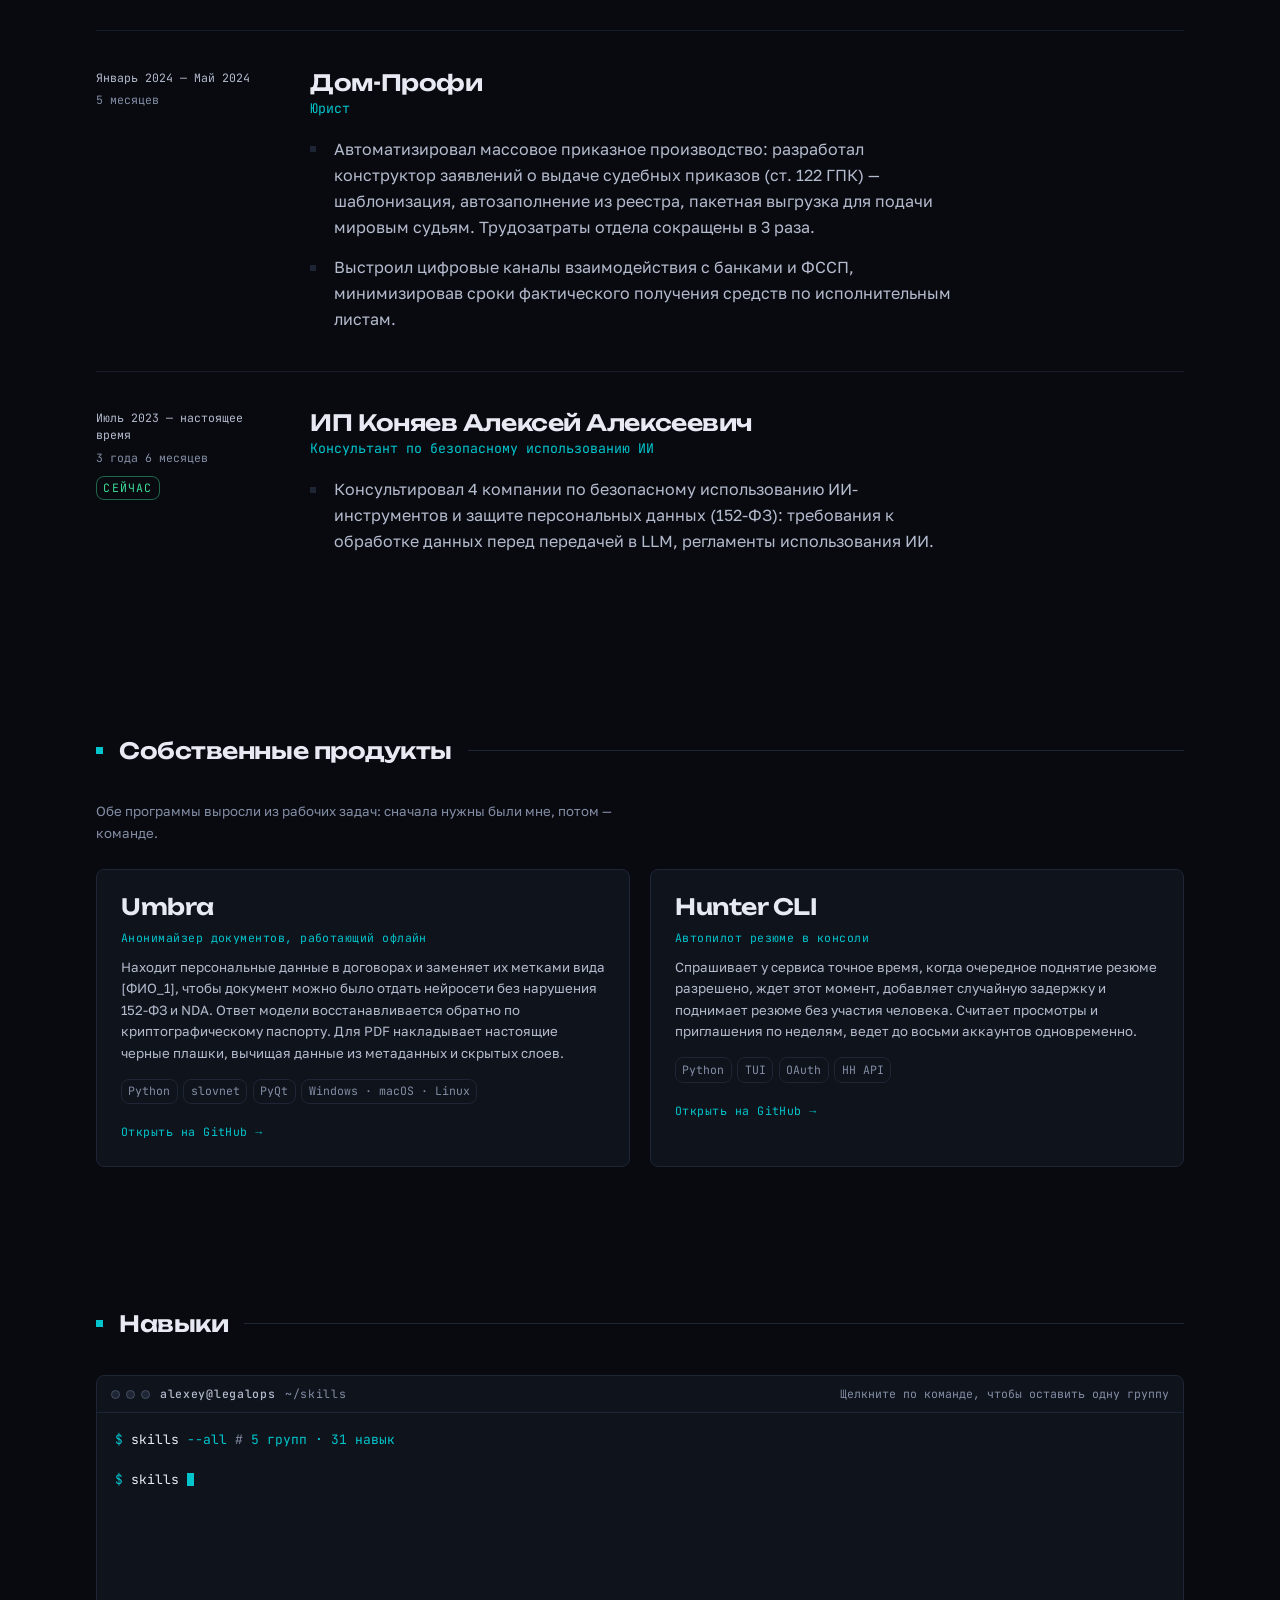
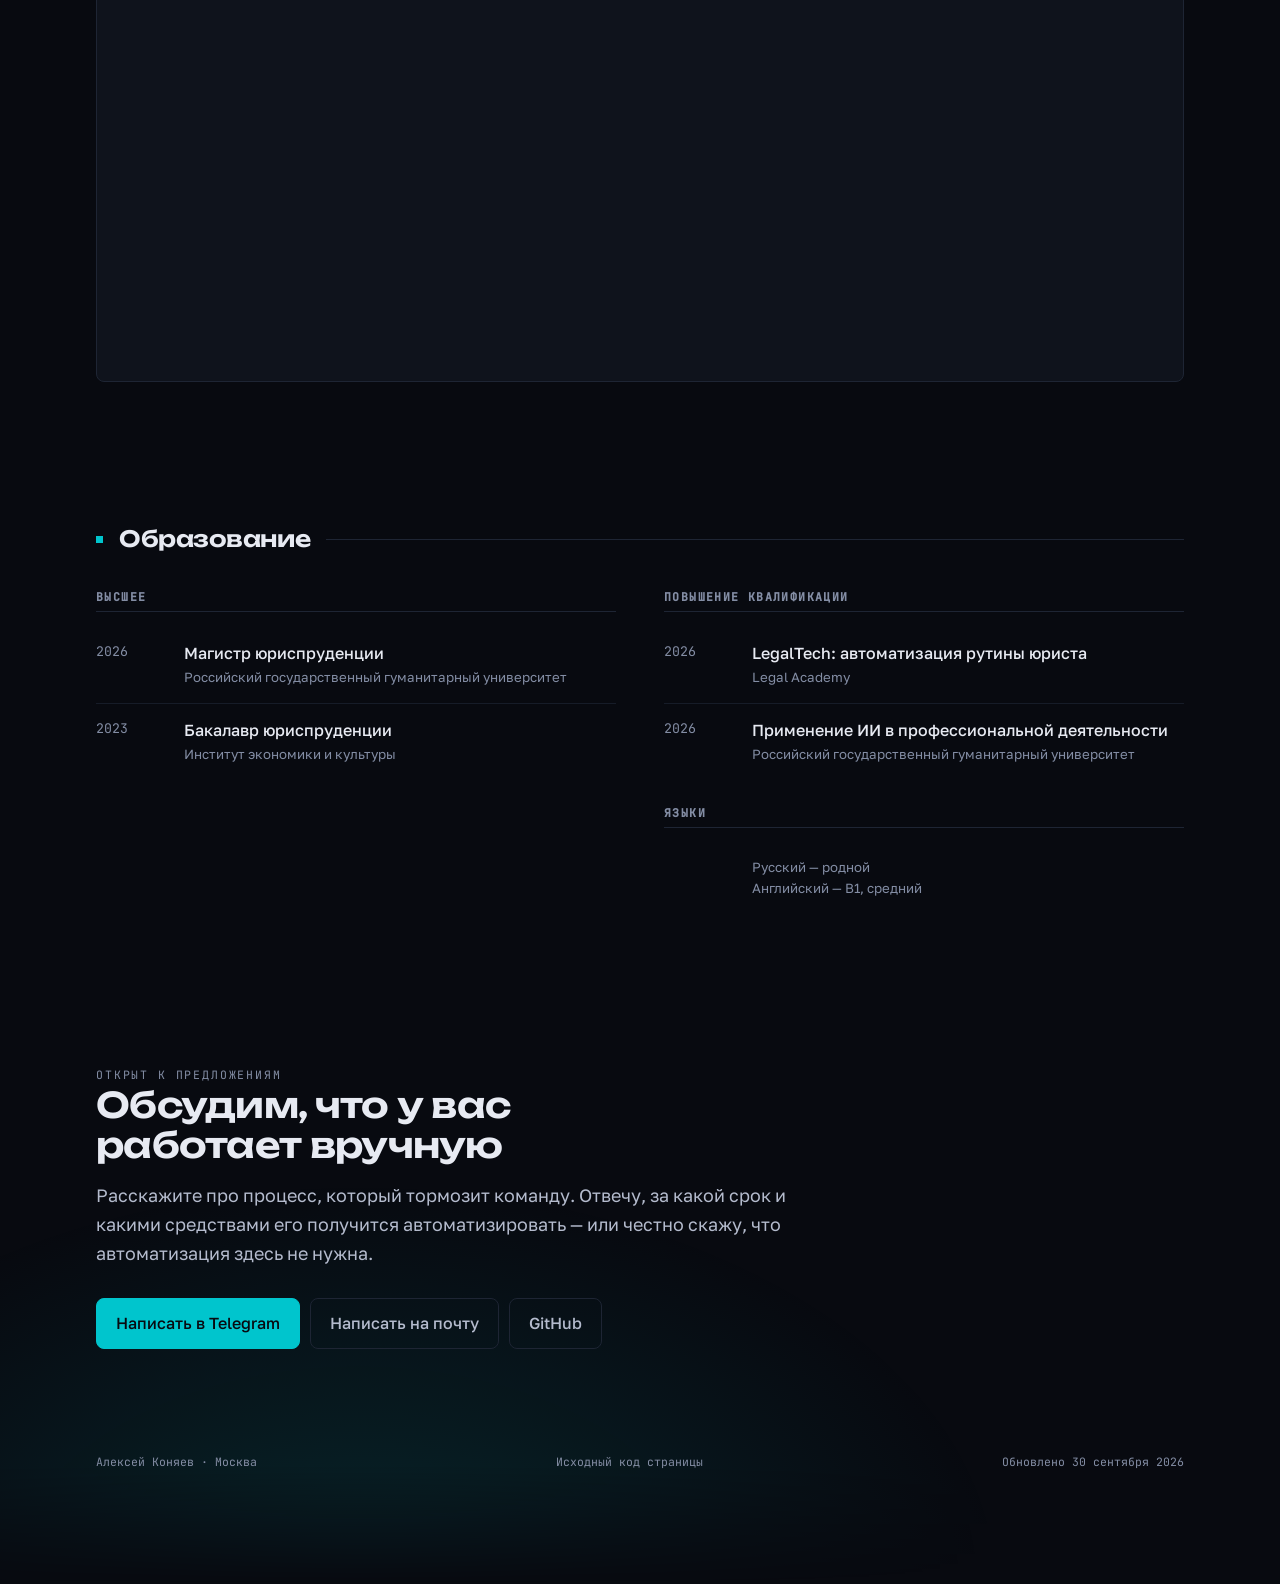
==== commit 19123a83: "Отто в иконке вкладки на треть крупнее: кадр во весь квадрат 12×12, стоит на нижнем крае; на экране " ====
--- a/index.html
+++ b/index.html
@@ -77,7 +77,7 @@
   </script>
 
   <link rel="stylesheet" href="assets/css/style.css" />
-  <link rel="icon" href="data:image/svg+xml,%3Csvg xmlns='http://www.w3.org/2000/svg' viewBox='0 0 16 16' shape-rendering='crispEdges'%3E%3Crect x='3' y='3' width='10' height='1' fill='%238cb4ff'/%3E%3Crect x='2' y='4' width='1' height='1' fill='%238cb4ff'/%3E%3Crect x='3' y='4' width='10' height='1' fill='%236e9bff'/%3E%3Crect x='13' y='4' width='1' height='1' fill='%238cb4ff'/%3E%3Crect x='2' y='5' width='12' height='1' fill='%236e9bff'/%3E%3Crect x='2' y='6' width='2' height='1' fill='%236e9bff'/%3E%3Crect x='4' y='6' width='2' height='1' fill='%23e7eaf2'/%3E%3Crect x='6' y='6' width='4' height='1' fill='%236e9bff'/%3E%3Crect x='10' y='6' width='2' height='1' fill='%23e7eaf2'/%3E%3Crect x='12' y='6' width='2' height='1' fill='%236e9bff'/%3E%3Crect x='2' y='7' width='2' height='1' fill='%236e9bff'/%3E%3Crect x='4' y='7' width='1' height='1' fill='%23e7eaf2'/%3E%3Crect x='5' y='7' width='1' height='1' fill='%2312141c'/%3E%3Crect x='6' y='7' width='4' height='1' fill='%236e9bff'/%3E%3Crect x='10' y='7' width='1' height='1' fill='%23e7eaf2'/%3E%3Crect x='11' y='7' width='1' height='1' fill='%2312141c'/%3E%3Crect x='12' y='7' width='2' height='1' fill='%236e9bff'/%3E%3Crect x='2' y='8' width='2' height='1' fill='%236e9bff'/%3E%3Crect x='4' y='8' width='2' height='1' fill='%23e7eaf2'/%3E%3Crect x='6' y='8' width='4' height='1' fill='%236e9bff'/%3E%3Crect x='10' y='8' width='2' height='1' fill='%23e7eaf2'/%3E%3Crect x='12' y='8' width='2' height='1' fill='%236e9bff'/%3E%3Crect x='2' y='9' width='12' height='1' fill='%236e9bff'/%3E%3Crect x='2' y='10' width='1' height='1' fill='%234d78d6'/%3E%3Crect x='3' y='10' width='10' height='1' fill='%236e9bff'/%3E%3Crect x='13' y='10' width='1' height='1' fill='%234d78d6'/%3E%3Crect x='3' y='11' width='10' height='1' fill='%234d78d6'/%3E%3Crect x='3' y='12' width='2' height='1' fill='%234d78d6'/%3E%3Crect x='6' y='12' width='2' height='1' fill='%234d78d6'/%3E%3Crect x='9' y='12' width='2' height='1' fill='%234d78d6'/%3E%3Crect x='12' y='12' width='2' height='1' fill='%234d78d6'/%3E%3Crect x='3' y='13' width='2' height='1' fill='%234d78d6'/%3E%3Crect x='6' y='13' width='2' height='1' fill='%234d78d6'/%3E%3Crect x='9' y='13' width='2' height='1' fill='%234d78d6'/%3E%3Crect x='12' y='13' width='2' height='1' fill='%234d78d6'/%3E%3C/svg%3E" />
+  <link rel="icon" href="data:image/svg+xml,%3Csvg xmlns='http://www.w3.org/2000/svg' viewBox='0 0 12 12' shape-rendering='crispEdges'%3E%3Crect x='1' y='1' width='10' height='1' fill='%238cb4ff'/%3E%3Crect x='0' y='2' width='1' height='1' fill='%238cb4ff'/%3E%3Crect x='1' y='2' width='10' height='1' fill='%236e9bff'/%3E%3Crect x='11' y='2' width='1' height='1' fill='%238cb4ff'/%3E%3Crect x='0' y='3' width='12' height='1' fill='%236e9bff'/%3E%3Crect x='0' y='4' width='2' height='1' fill='%236e9bff'/%3E%3Crect x='2' y='4' width='2' height='1' fill='%23e7eaf2'/%3E%3Crect x='4' y='4' width='4' height='1' fill='%236e9bff'/%3E%3Crect x='8' y='4' width='2' height='1' fill='%23e7eaf2'/%3E%3Crect x='10' y='4' width='2' height='1' fill='%236e9bff'/%3E%3Crect x='0' y='5' width='2' height='1' fill='%236e9bff'/%3E%3Crect x='2' y='5' width='1' height='1' fill='%23e7eaf2'/%3E%3Crect x='3' y='5' width='1' height='1' fill='%2312141c'/%3E%3Crect x='4' y='5' width='4' height='1' fill='%236e9bff'/%3E%3Crect x='8' y='5' width='1' height='1' fill='%23e7eaf2'/%3E%3Crect x='9' y='5' width='1' height='1' fill='%2312141c'/%3E%3Crect x='10' y='5' width='2' height='1' fill='%236e9bff'/%3E%3Crect x='0' y='6' width='2' height='1' fill='%236e9bff'/%3E%3Crect x='2' y='6' width='2' height='1' fill='%23e7eaf2'/%3E%3Crect x='4' y='6' width='4' height='1' fill='%236e9bff'/%3E%3Crect x='8' y='6' width='2' height='1' fill='%23e7eaf2'/%3E%3Crect x='10' y='6' width='2' height='1' fill='%236e9bff'/%3E%3Crect x='0' y='7' width='12' height='1' fill='%236e9bff'/%3E%3Crect x='0' y='8' width='1' height='1' fill='%234d78d6'/%3E%3Crect x='1' y='8' width='10' height='1' fill='%236e9bff'/%3E%3Crect x='11' y='8' width='1' height='1' fill='%234d78d6'/%3E%3Crect x='1' y='9' width='10' height='1' fill='%234d78d6'/%3E%3Crect x='1' y='10' width='2' height='1' fill='%234d78d6'/%3E%3Crect x='4' y='10' width='2' height='1' fill='%234d78d6'/%3E%3Crect x='7' y='10' width='2' height='1' fill='%234d78d6'/%3E%3Crect x='10' y='10' width='2' height='1' fill='%234d78d6'/%3E%3Crect x='1' y='11' width='2' height='1' fill='%234d78d6'/%3E%3Crect x='4' y='11' width='2' height='1' fill='%234d78d6'/%3E%3Crect x='7' y='11' width='2' height='1' fill='%234d78d6'/%3E%3Crect x='10' y='11' width='2' height='1' fill='%234d78d6'/%3E%3C/svg%3E" />
 </head>
 <body>
   <a class="skip" href="#main">К содержанию</a>
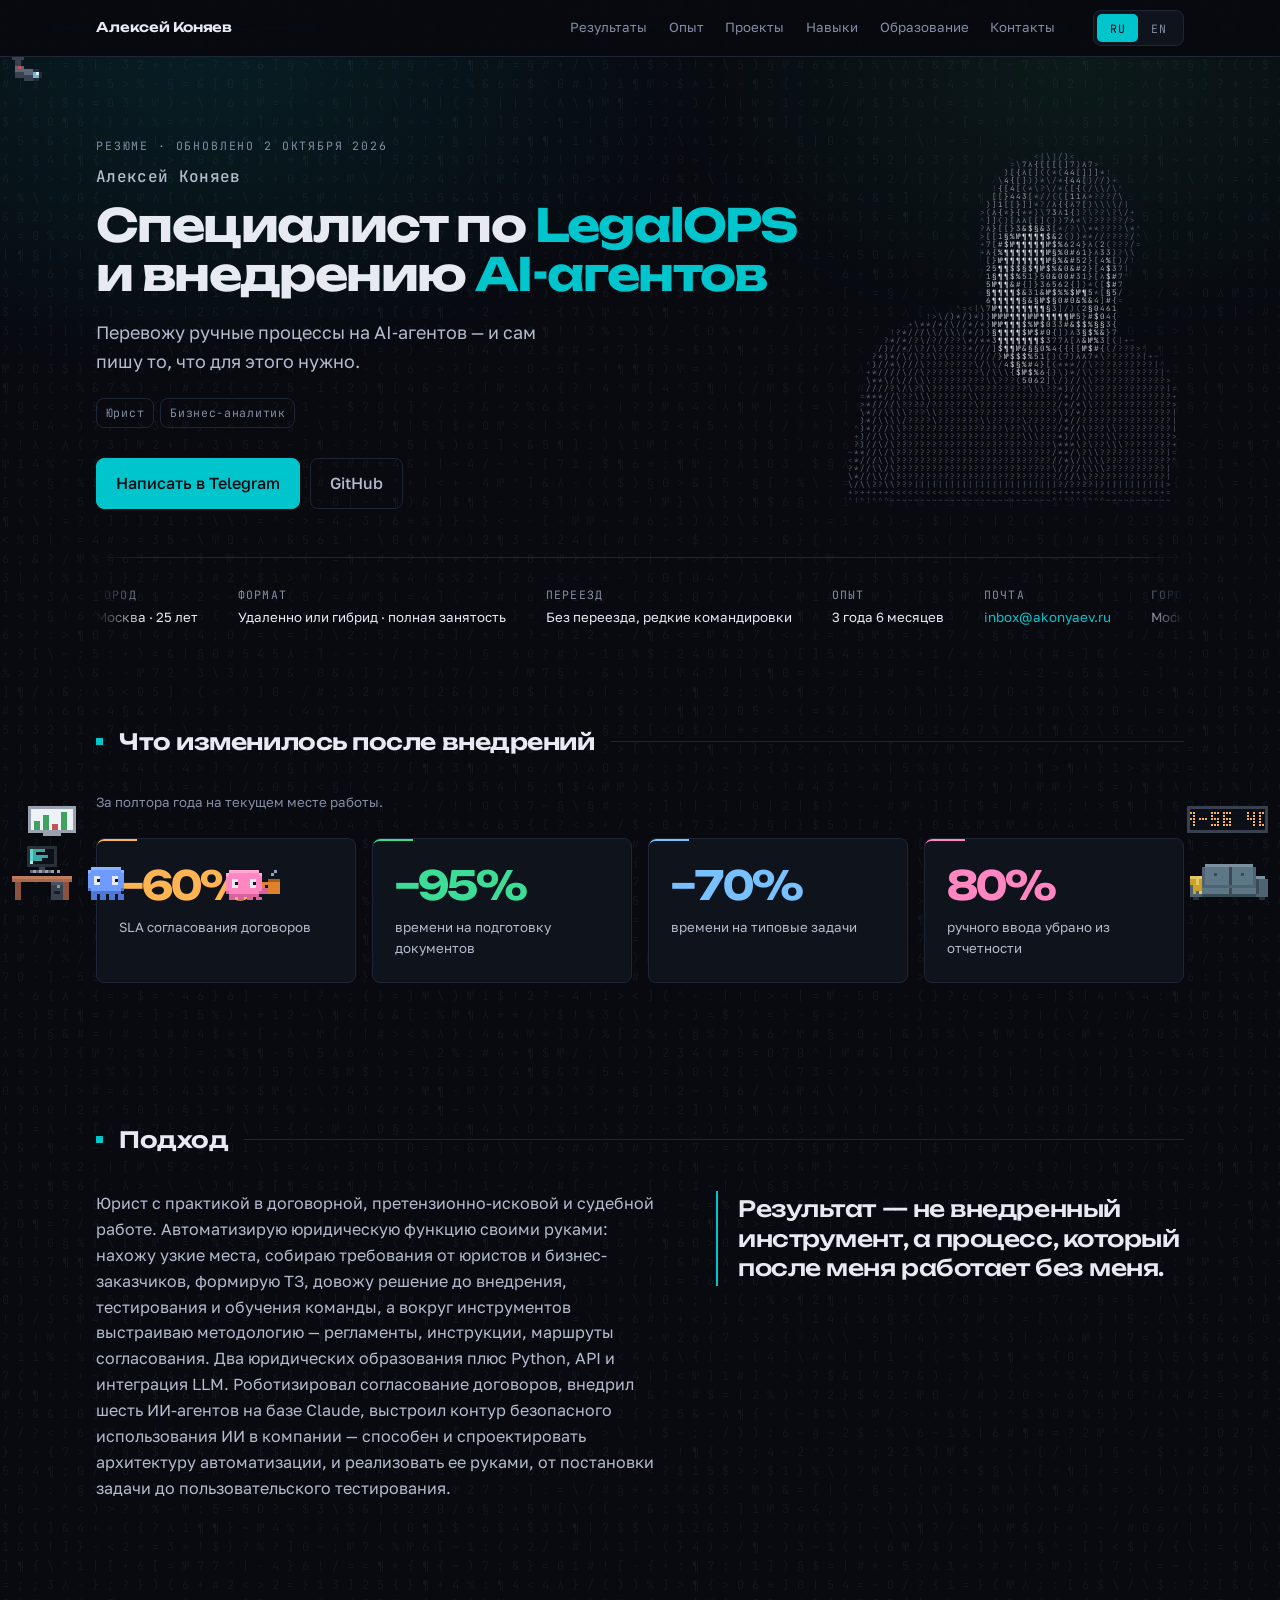
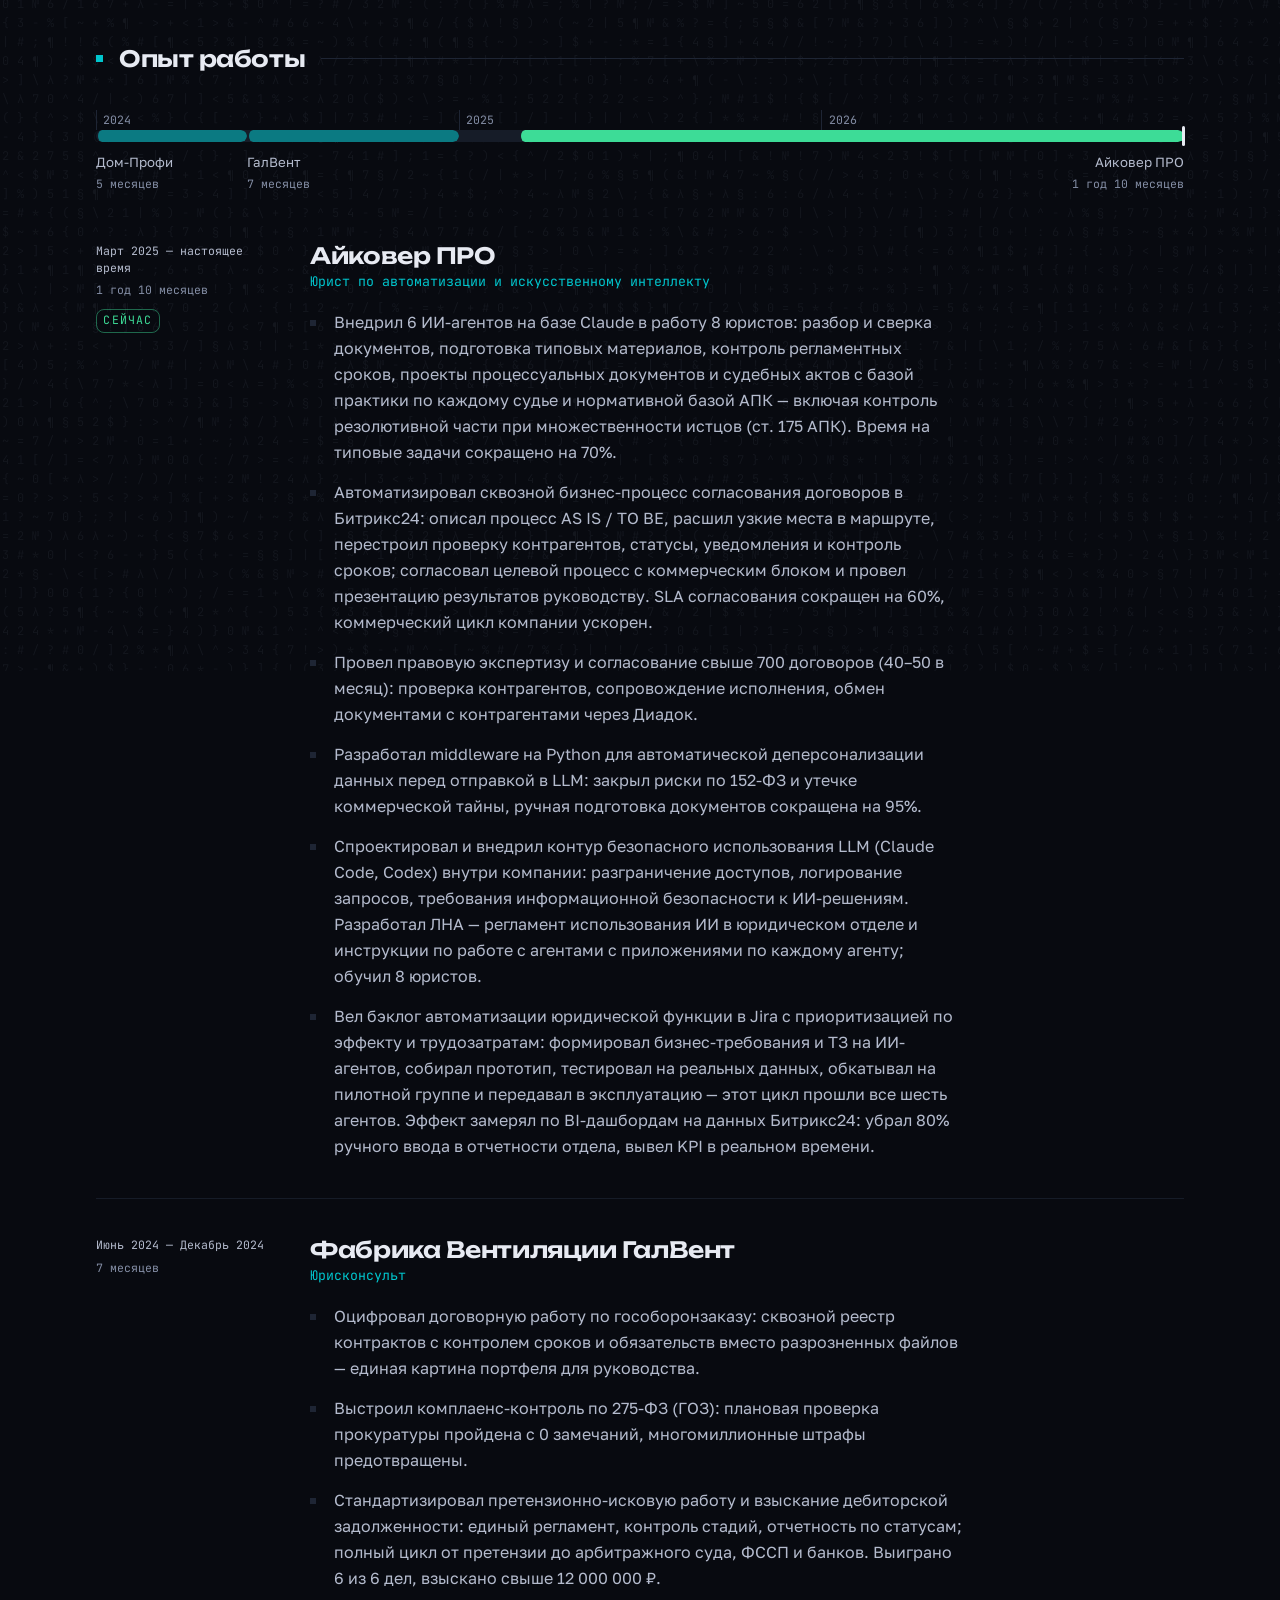
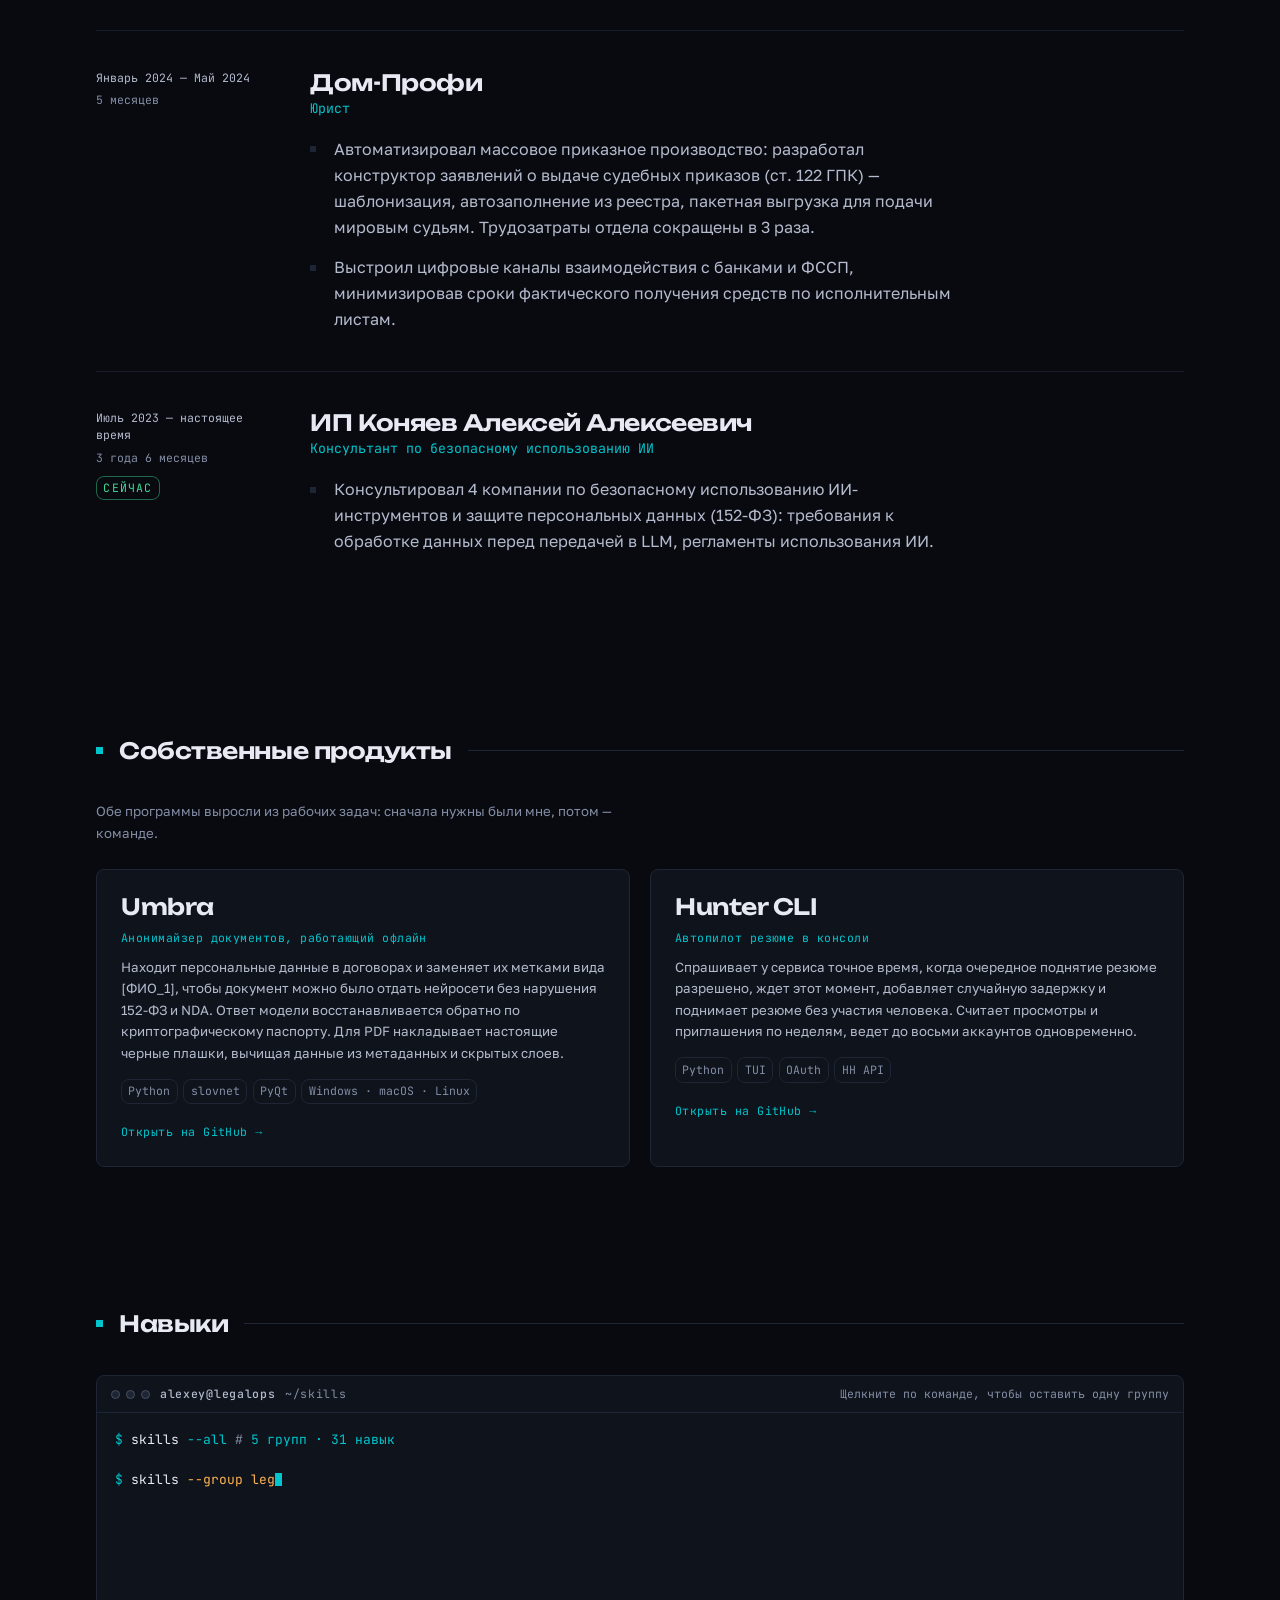
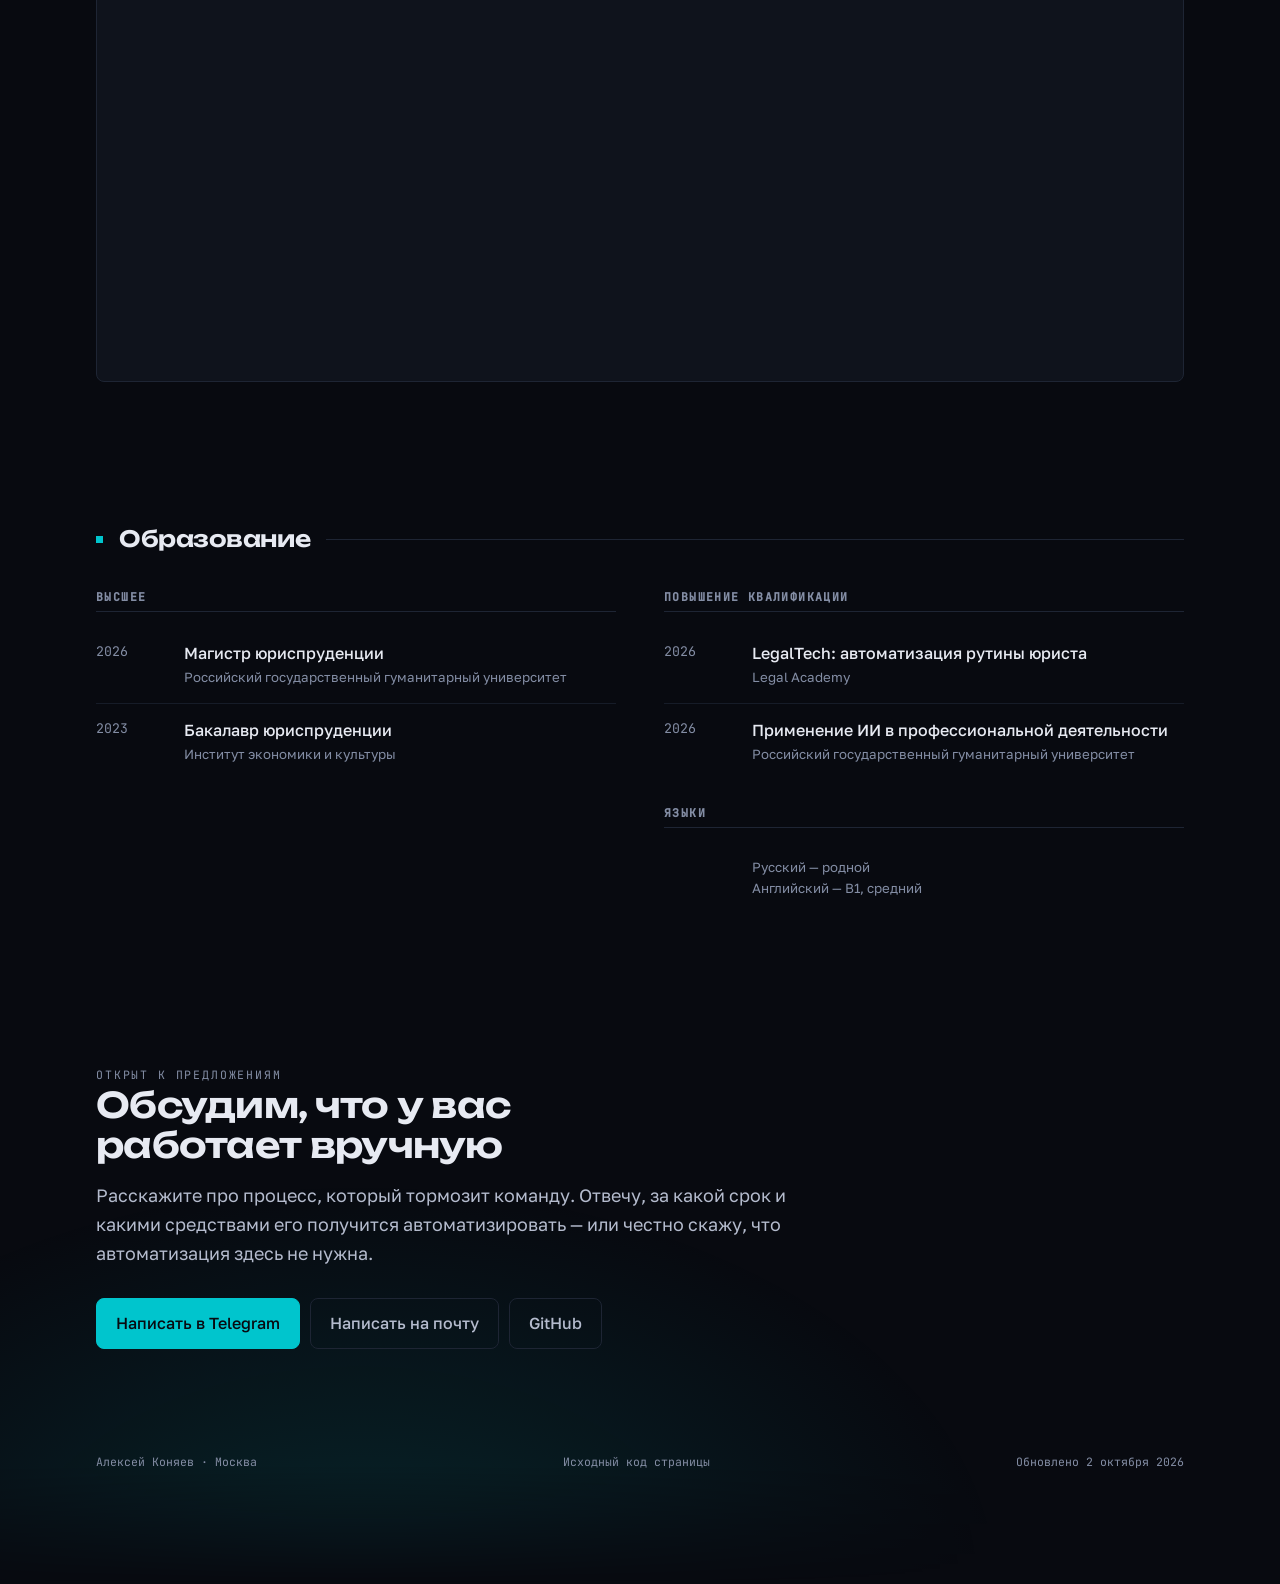
==== commit 66f3a79a: "Пещера за «Опытом» на видеокарте (WebGL2): ледяной ход, разломы со слоем кода, утренние вход и выход" ====
--- a/index.html
+++ b/index.html
@@ -97,5 +97,6 @@
   <script src="assets/js/app.js"></script>
   <script src="assets/js/pet.js"></script>
   <script src="assets/js/console.js"></script>
+  <script src="assets/js/cave.js"></script>
 </body>
 </html>
--- a/assets/css/style.css
+++ b/assets/css/style.css
@@ -1205,6 +1205,78 @@
   background: var(--line);
 }
 
+/* --- Пещера за «Опытом» -------------------------------------------------- */
+
+/* Холст рисует cave.js на видеокарте (5.90): над полем знаков, под содержимым,
+   пиксель пещеры — 3 px, увеличивает браузер без сглаживания. Пока пещеры не
+   видно (раздел вне окна), холст прозрачен; если её нет вовсе (нет WebGL2,
+   узкое окно), скрипт его не вставляет и класса `cave` не ставит — страница
+   прежняя. */
+#cave {
+  position: fixed;
+  top: 0;
+  left: 0;
+  z-index: 0;
+  pointer-events: none;
+  opacity: 0;
+  image-rendering: pixelated;
+}
+
+/* Пока пещера есть, раздел «Опыт» живёт в ней: у букв тёмная тень, разделителей
+   между местами работы и хвоста у заголовка нет, а офис внизу окна гаснет —
+   пещера и офис вместе не сходятся (владелец, 2026-10-01: «гаснет»).
+   `cave-away` — состояние, `cave-office` — плавность: её ставят кадром позже,
+   и при загрузке посреди раздела офис гаснет сразу, без анимации напоказ.
+   Задержку каждому предмету ставит скрипт — гаснут слева направо. Спрятанное —
+   `visibility: hidden`: не схватить мышью и не поймать табом. */
+@media screen {
+  html.cave #experience > .wrap {
+    text-shadow: 0 0 2px rgba(8, 10, 16, 0.95), 0 0 6px rgba(8, 10, 16, 0.9),
+      0 0 14px rgba(8, 10, 16, 0.75);
+  }
+
+  html.cave #experience .job { border-top-color: transparent; }
+  html.cave #experience .section__head::after { opacity: 0; }
+
+  /* Серые подписи раздела (сроки, годы и сроки на шкале) на пещере светлее, чем
+     `--muted`: под ними та же пещера, что под текстом (фон не ярче предела
+     L_TEXT в cave.js), и этому цвету она даёт 4.65:1. В прототипе вместо этого
+     под колонкой дат и шкалой шла тёмная полоса — владелец: «тут не должно
+     быть этой полоски». Цвет сверяет tools/check_cave.js. */
+  html.cave #experience .job__duration,
+  html.cave #experience .timeline__year,
+  html.cave #experience .timeline__span { color: #a9b1c4; }
+
+  html.cave-away .pet,
+  html.cave-away .thing {
+    filter: brightness(0);
+    opacity: 0;
+    visibility: hidden;
+    pointer-events: none !important;
+  }
+
+  html.cave-office .pet,
+  html.cave-office .thing {
+    transition: opacity 380ms ease-out var(--cave-delay, 0ms),
+      filter 570ms ease-in-out calc(var(--cave-delay, 0ms) + 285ms),
+      visibility 0s linear 0s;
+  }
+
+  html.cave-office.cave-away .pet,
+  html.cave-office.cave-away .thing {
+    transition: filter 570ms ease-in-out var(--cave-delay, 0ms),
+      opacity 475ms ease-in calc(var(--cave-delay, 0ms) + 427.5ms),
+      visibility 0s linear calc(var(--cave-delay, 0ms) + 950ms);
+  }
+}
+
+@media (prefers-reduced-motion: reduce) {
+  html.cave-office .pet,
+  html.cave-office .thing,
+  html.cave-office.cave-away .pet,
+  html.cave-office.cave-away .thing { transition: none; }
+}
+
 /* --- Проекты ------------------------------------------------------------ */
 
 /* Дорожка не у́же 19rem, но и не шире колонки: на 320 px колонка 280, и
@@ -1964,6 +2036,7 @@
   .contact__actions,
   .section__note,
   #field,
+  #cave,
   .skip { display: none !important; }
 
   .section, .contact { border-top: 1px solid #bbb; padding-block: 12pt; }
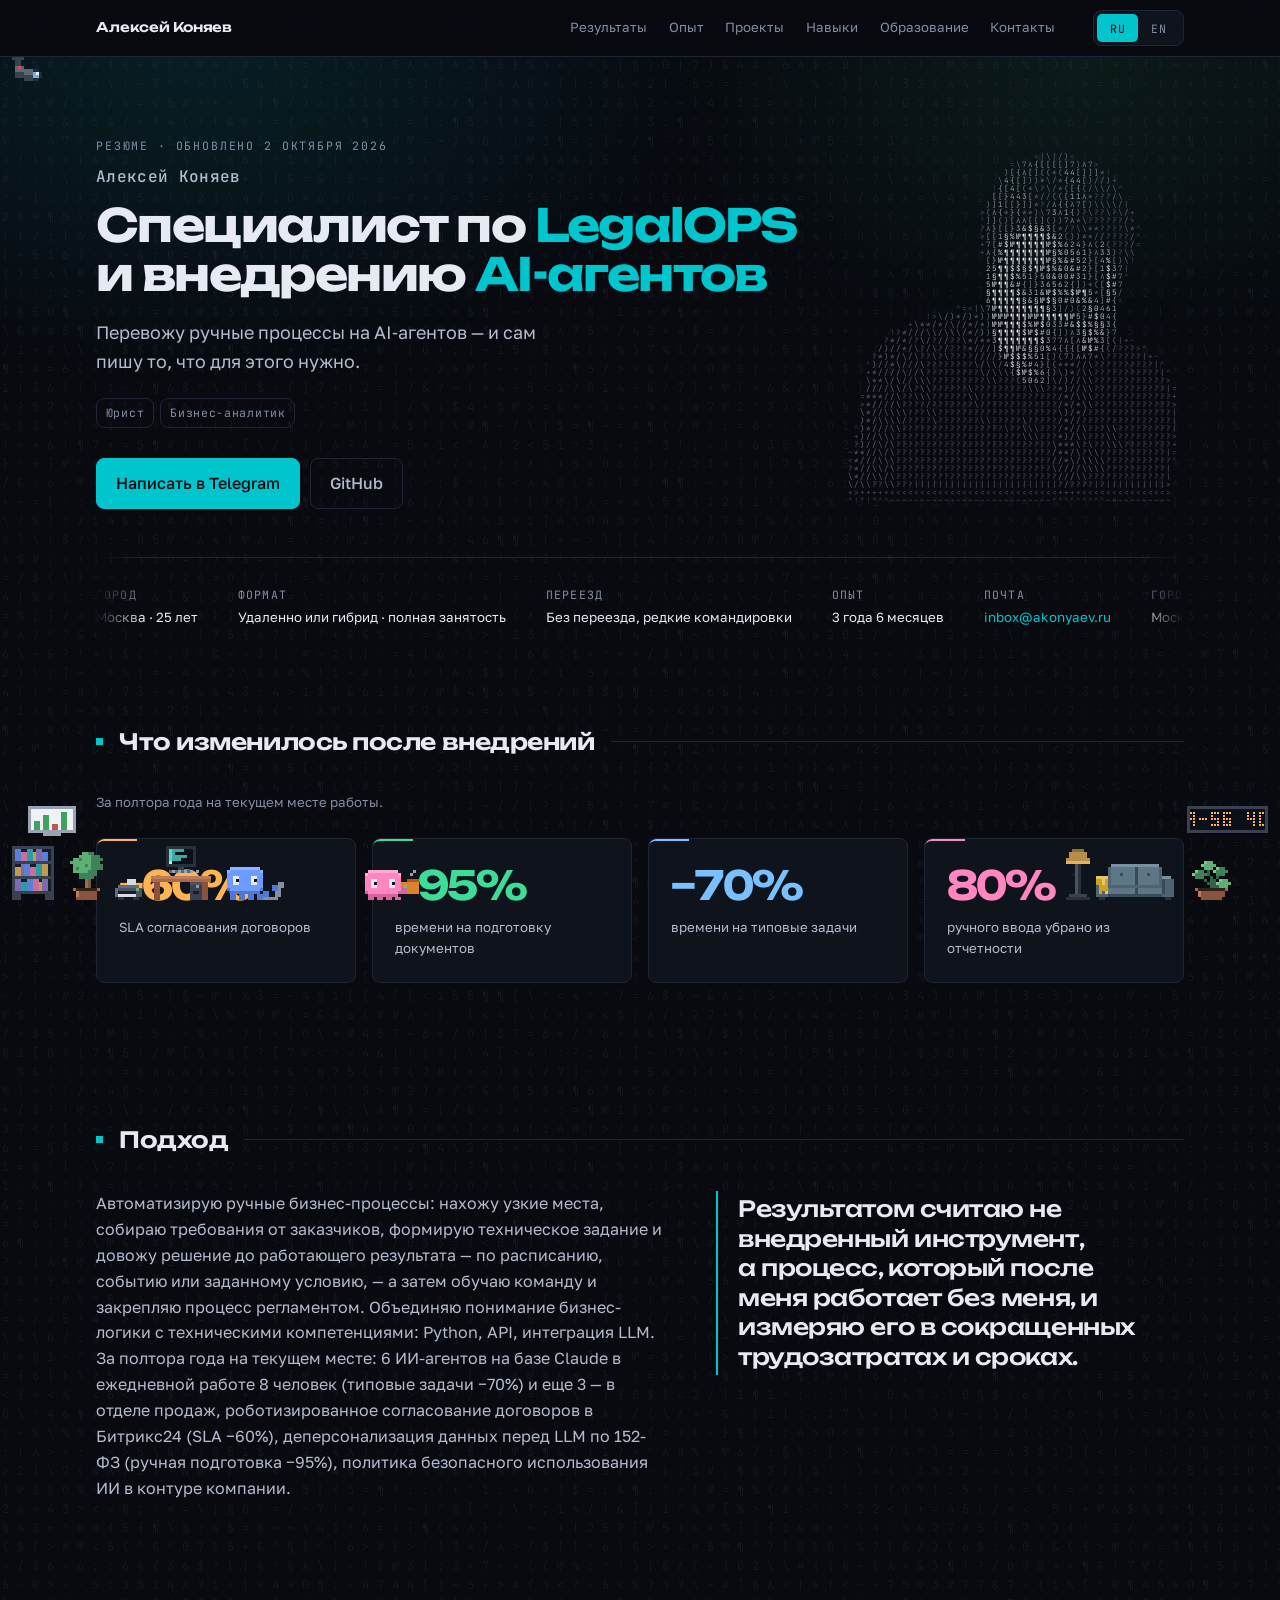
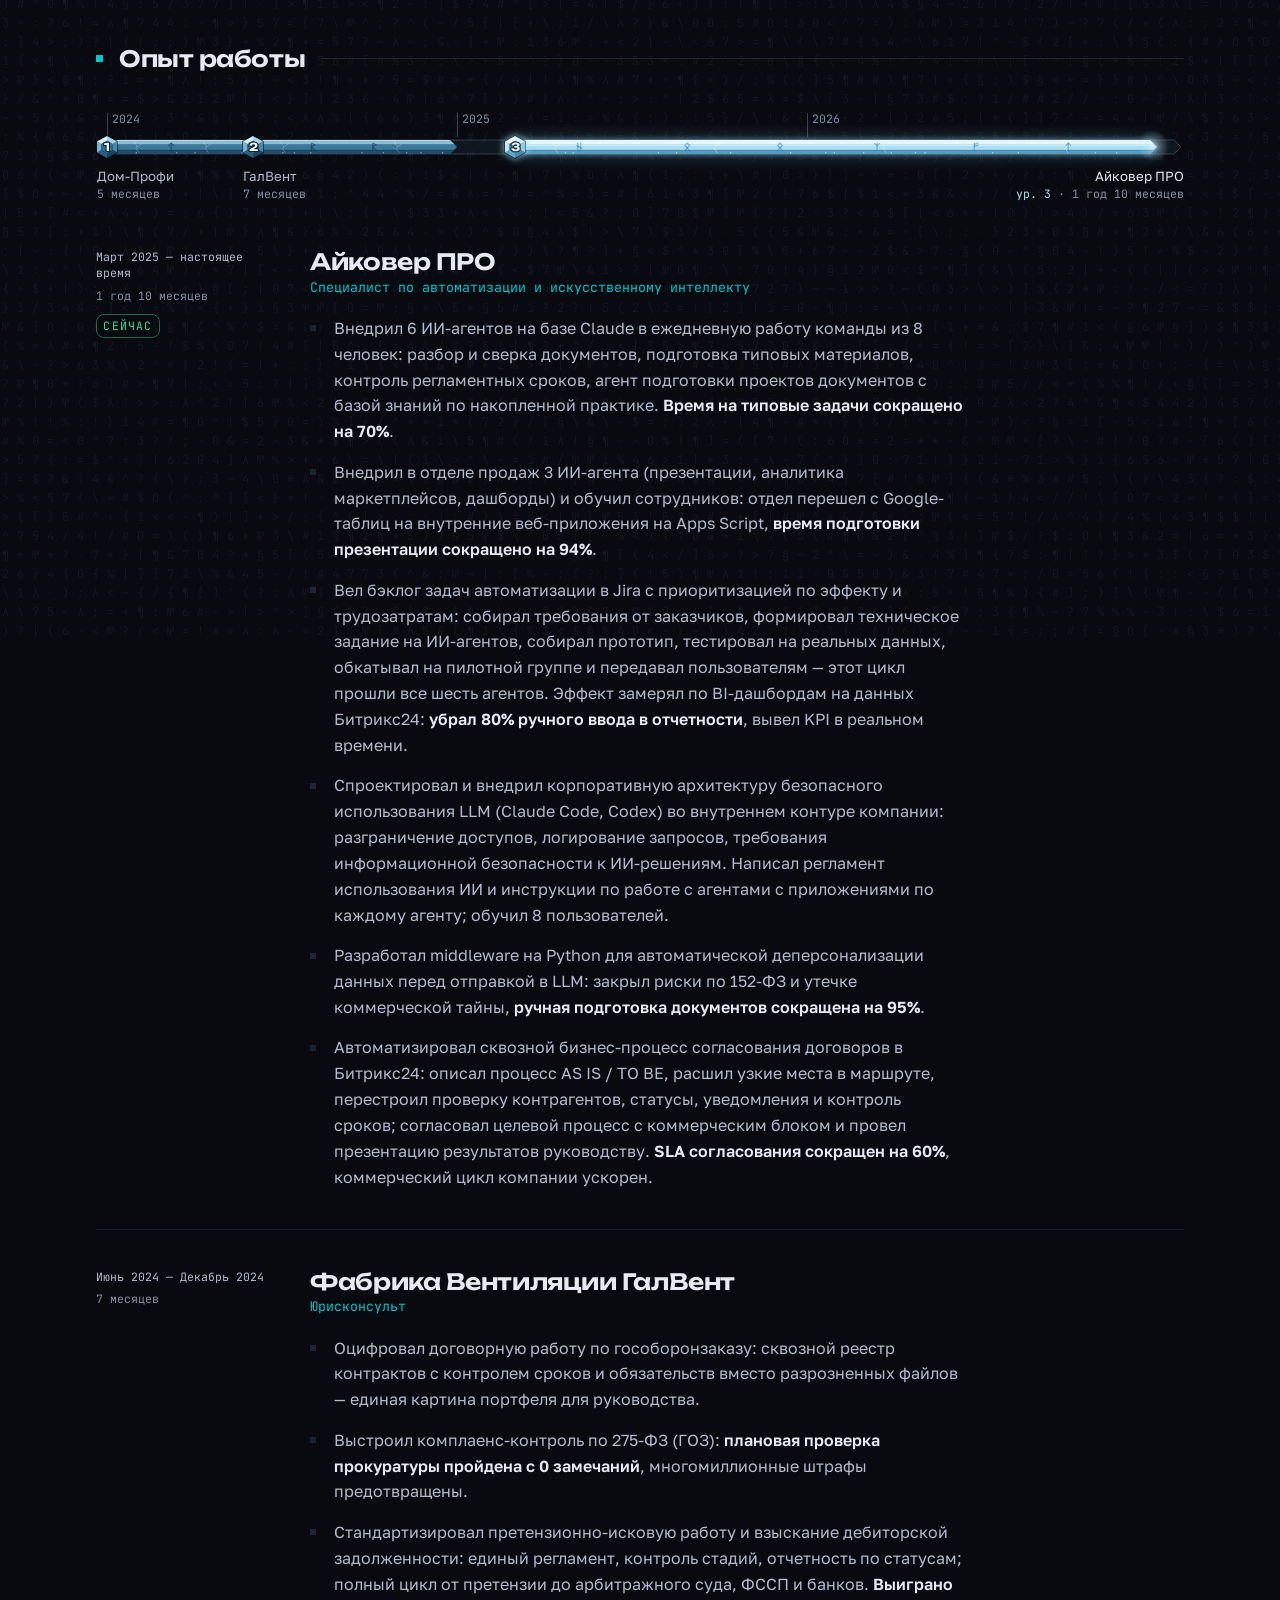
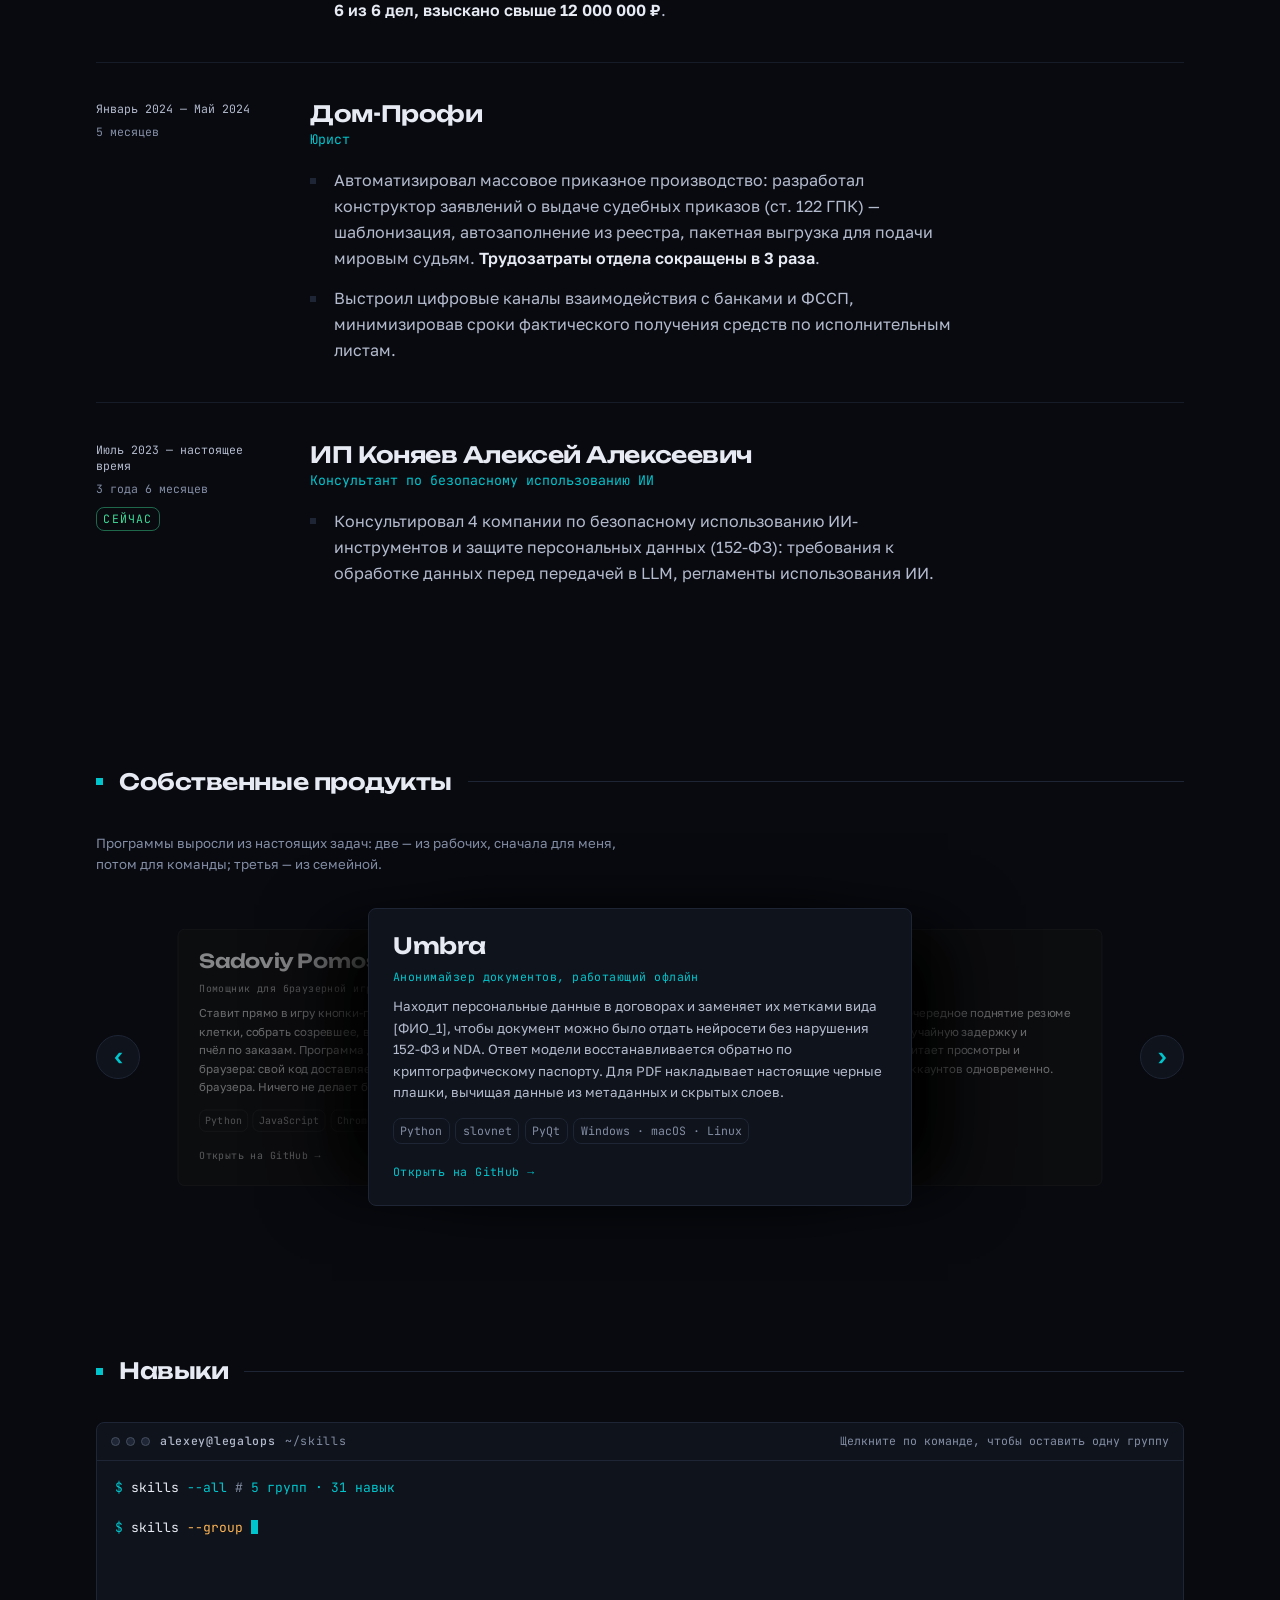
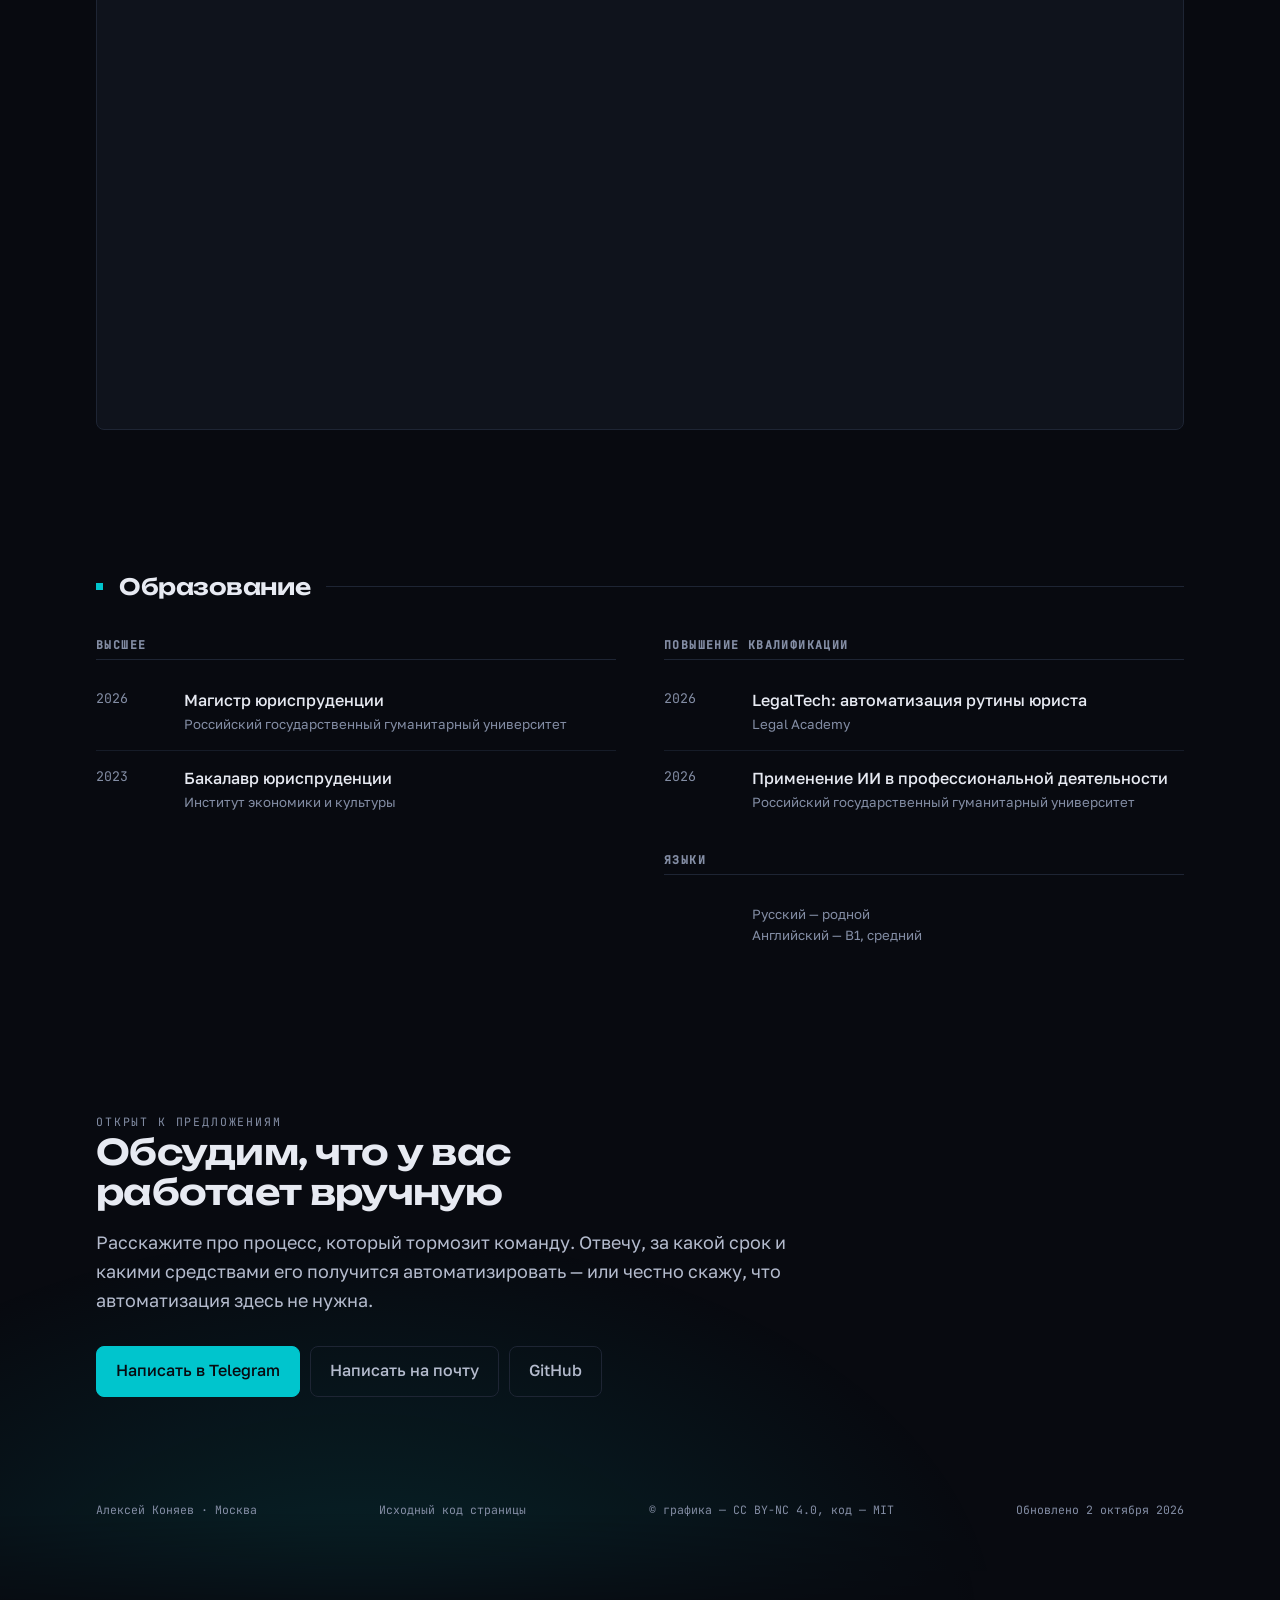
==== commit c5887e8b: "6.0: главная — пиксельный офис, классическая версия — /resume/old/ - офис: office/ — исходники (стра" ====
--- a/index.html
+++ b/index.html
@@ -14,24 +14,26 @@
        со скриптом не видит даже мгновение: её прячут стили, а app.js убирает. -->
   <script>document.documentElement.classList.add('js');</script>
 
-  <!-- Английская версия — отдельная страница `en.html`, ее собирает
+  <!-- Классическая версия резюме: с 17.10.2026 она по адресу /resume/old/ (на /resume/ — пиксельный офис), поэтому
+       адреса страницы — /resume/old/; человек и его сайт в описании schema.org — по-прежнему /resume/.
+       Английская версия — отдельная страница `en.html`, ее собирает
        tools/build_en.py. Раньше версии различались только параметром ?lang=en,
        и поисковик с превью ссылки видели русские заголовок и описание в обеих. -->
-  <link rel="canonical" href="https://akonyaev-ru.github.io/resume/" />
-  <link rel="alternate" hreflang="ru" href="https://akonyaev-ru.github.io/resume/" />
-  <link rel="alternate" hreflang="en" href="https://akonyaev-ru.github.io/resume/en.html" />
-  <link rel="alternate" hreflang="x-default" href="https://akonyaev-ru.github.io/resume/" />
+  <link rel="canonical" href="https://akonyaev-ru.github.io/resume/old/" />
+  <link rel="alternate" hreflang="ru" href="https://akonyaev-ru.github.io/resume/old/" />
+  <link rel="alternate" hreflang="en" href="https://akonyaev-ru.github.io/resume/old/en.html" />
+  <link rel="alternate" hreflang="x-default" href="https://akonyaev-ru.github.io/resume/old/" />
 
   <meta property="og:type" content="profile" />
   <meta property="og:title" content="Резюме Алексея Коняева" />
   <meta property="og:description" content="Специалист по LegalOPS и внедрению AI-агентов: юрист по практике, автоматизация юридической функции." />
-  <meta property="og:url" content="https://akonyaev-ru.github.io/resume/" />
+  <meta property="og:url" content="https://akonyaev-ru.github.io/resume/old/" />
   <meta property="og:locale" content="ru_RU" />
   <meta property="og:locale:alternate" content="en_US" />
   <!-- Картинка превью ссылки — первый экран страницы, 1200×630, у каждого языка
        своя. Снимает tools/make_og.js с настоящей страницы; при правке роли —
        переснять. -->
-  <meta property="og:image" content="https://akonyaev-ru.github.io/resume/assets/img/og-ru.jpg" />
+  <meta property="og:image" content="https://akonyaev-ru.github.io/resume/old/assets/img/og-ru.jpg" />
   <meta property="og:image:width" content="1200" />
   <meta property="og:image:height" content="630" />
   <meta property="og:image:alt" content="Алексей Коняев — специалист по LegalOPS и внедрению AI-агентов" />
--- a/assets/css/style.css
+++ b/assets/css/style.css
@@ -283,17 +283,37 @@
    returnQuietly); первая клавиша снимает метку, и кольцо снова по правилу. */
 .thing--button[data-quiet-focus]:focus-visible { outline: none; }
 
+/* Пол под офисом (5.95, правка №3 Дизайнера; высота — выбор владельца, 40 px): полоса цвета фона (`--void`) по
+   низу окна, кверху сходит на нет; текст уходит под неё, существа и мебель стоят сверху — и мебели больше не нужно
+   тесниться в полях (pet.js, `makeFloor`). Элемент ставит pet.js и включает классом `is-on` после первой
+   прокрутки: в первом экране внизу анкета. В пещере пол гаснет вместе с офисом (ниже, `html.cave-away`). */
+.floor {
+  position: fixed;
+  inset-inline: 0;
+  inset-block-end: 0;
+  z-index: 15;
+  height: 40px;
+  pointer-events: none;
+  background: linear-gradient(to bottom, rgba(8, 10, 16, 0), rgba(8, 10, 16, 0.94) 62%);
+  opacity: 0;
+  transition: opacity 300ms ease-out;
+}
+
+.floor.is-on { opacity: 1; }
+
 /* На телефоне существо только мешало: `position: fixed` считается от
    раскладочного окна, а у мобильных браузеров оно живёт своей жизнью вместе с
    выезжающей адресной строкой — существо оказывалось висящим в воздухе. */
 @media (max-width: 720px) {
   .pet,
-  .thing { display: none; }
+  .thing,
+  .floor { display: none; }
 }
 
 @media print {
   .pet,
-  .thing { display: none; }
+  .thing,
+  .floor { display: none; }
 }
 
 /* --- Шапка -------------------------------------------------------------- */
@@ -1116,6 +1136,320 @@
   .timeline { margin-block-end: 1.75rem; }
 }
 
+/* Ледяная шкала (5.98; владелец: «Давай руны 14 px и выкладывай»). Слой .ice строит app.js (iceTimeline) поверх
+   исходной шкалы: на экране исходная спрятана, в печати — наоборот, печатается она. Лёд — из пещеры за разделом
+   (cave.js: лёд в камне 110/172/200 и 150/205/228, свет кристаллов 140/209/242). Прошлые места — старый лёд,
+   текущее — чистый лёд на свету с холодным сиянием. Кристаллы уровней 20 × 22, руны — гравировка, свет даёт
+   слой движения. Движение — только transform и opacity слоя .ice-fx. */
+@media screen {
+  .timeline.is-ice > :not(.ice) { display: none; }
+}
+
+.ice {
+  --i-tick: rgba(131, 141, 164, 0.42);
+  --i-chan: rgba(110, 180, 214, 0.07);        /* пустое русло: перерыв и хвост */
+  --i-chan-edge: rgba(170, 214, 230, 0.24);
+  /* старый лёд — прошлые места */
+  --i-p-top: #84bad3;
+  --i-p-mid: #3b7899;
+  --i-p-bot: #224d69;
+  --i-p-hl: rgba(214, 240, 250, 0.7);
+  --i-p-ridge: rgba(220, 244, 252, 0.24);
+  --i-p-crack: rgba(220, 244, 252, 0.34);
+  --i-p-speck: rgba(225, 245, 252, 0.6);
+  --i-ph-top: #b7deef;                        /* наведение на прошлое место */
+  --i-ph-mid: #5c9dbf;
+  --i-ph-bot: #336c8b;
+  /* чистый лёд на свету — текущее место */
+  --i-c-top: #f3fbff;
+  --i-c-mid: #aadef2;
+  --i-c-bot: #4b95ba;
+  --i-c-hl: #ffffff;
+  --i-c-ridge: rgba(255, 255, 255, 0.75);
+  --i-c-core: rgba(255, 255, 255, 0.6);
+  --i-c-rim: rgba(226, 248, 255, 0.55);
+  --i-c-crack: rgba(255, 255, 255, 0.5);
+  --i-c-speck: rgba(255, 255, 255, 0.75);
+  --i-ridge-lo: rgba(6, 26, 40, 0.32);
+  --i-glow: rgba(140, 209, 242, 0.42);        /* свет кристаллов пещеры */
+  --i-glow-hot: rgba(170, 226, 250, 0.72);
+  --i-aura: rgba(130, 205, 242, 0.26);
+  /* кристаллы уровней: грани под светом слева сверху */
+  --i-g-edge: rgba(4, 12, 18, 0.7);
+  --i-gp-ul: #d3f0fb;
+  --i-gp-ur: #a3d4e9;
+  --i-gp-l: #77b4d0;
+  --i-gp-r: #4a88aa;
+  --i-gp-dl: #2b5e7e;
+  --i-gp-dr: #1c435e;
+  --i-gp-tab: #2f7096;
+  --i-gp-tab-hot: #3f88b0;
+  --i-gc-ul: #ffffff;
+  --i-gc-ur: #e2f6fd;
+  --i-gc-l: #c2e9f7;
+  --i-gc-r: #92cde5;
+  --i-gc-dl: #5da4c6;
+  --i-gc-dr: #3f86aa;
+  --i-gc-tab: #3a8fb9;
+  --i-g-glow: rgba(160, 225, 250, 0.6);
+  --i-digit: #ffffff;
+  --i-digit-edge: #072131;
+  --i-lv: #a8e2f6;                            /* «ур. 3» в подписи */
+  /* руны: гравировка и свет */
+  --i-rune-cut: rgba(8, 40, 62, 0.5);
+  --i-rune-cut-now: rgba(40, 110, 150, 0.55);
+  --i-rune-lit: #f4fdff;
+
+  position: relative;
+  height: 90px;                               /* точную ставит app.js */
+}
+
+.ice .ice-art {
+  position: absolute;
+  inset-block-start: 0;
+  inset-inline-start: 0;
+  display: block;
+  overflow: visible;
+  pointer-events: none;
+}
+
+.ice .ice-fx {
+  position: absolute;
+  inset: 0;
+  pointer-events: none;
+}
+
+/* рисунок */
+.ice .tick { stroke: var(--i-tick); stroke-width: 1; }
+.ice .chan { fill: var(--i-chan); stroke: var(--i-chan-edge); stroke-width: 1; stroke-linejoin: round; }
+.ice .glow { fill: var(--i-glow); transition: fill 0.15s ease; }
+.ice .is-hot .glow { fill: var(--i-glow-hot); }
+
+.ice .f-mid,
+.ice .f-top,
+.ice .f-bot { transition: fill 0.15s ease; }
+.ice .f-mid { fill: var(--i-p-mid); }
+.ice .f-top { fill: var(--i-p-top); }
+.ice .f-bot { fill: var(--i-p-bot); }
+.ice .f-hl { stroke: var(--i-p-hl); stroke-width: 1; }
+.ice .f-ridge { stroke: var(--i-p-ridge); stroke-width: 0.8; }
+.ice .f-ridge-lo { stroke: var(--i-ridge-lo); stroke-width: 0.8; }
+.ice .f-core { stroke: var(--i-c-core); stroke-linecap: round; }
+.ice .f-rim { stroke: var(--i-c-rim); stroke-width: 0.8; stroke-linecap: round; }
+.ice .f-crack {
+  fill: none;
+  stroke: var(--i-p-crack);
+  stroke-width: 0.8;
+  stroke-linecap: round;
+  stroke-linejoin: round;
+}
+.ice .f-speck { fill: var(--i-p-speck); }
+
+.ice .is-hot .f-mid { fill: var(--i-ph-mid); }
+.ice .is-hot .f-top { fill: var(--i-ph-top); }
+.ice .is-hot .f-bot { fill: var(--i-ph-bot); }
+
+.ice .is-now .f-mid { fill: var(--i-c-mid); }
+.ice .is-now .f-top { fill: var(--i-c-top); }
+.ice .is-now .f-bot { fill: var(--i-c-bot); }
+.ice .is-now .f-hl { stroke: var(--i-c-hl); }
+.ice .is-now .f-ridge { stroke: var(--i-c-ridge); }
+.ice .is-now .f-crack { stroke: var(--i-c-crack); }
+.ice .is-now .f-speck { fill: var(--i-c-speck); }
+
+.ice .rune-cut polyline {
+  fill: none;
+  stroke: var(--i-rune-cut);
+  stroke-width: 1.1;
+  stroke-linecap: round;
+  stroke-linejoin: round;
+}
+.ice .rune-cut.is-now polyline { stroke: var(--i-rune-cut-now); }
+
+/* кристалл уровня: f0 вверх-вправо, f1 вправо, f2 вниз-вправо, f3 вниз-влево, f4 влево, f5 вверх-влево */
+.ice .g-edge { fill: var(--i-g-edge); stroke: var(--i-g-edge); stroke-width: 1.5; stroke-linejoin: round; }
+.ice .g-f0 { fill: var(--i-gp-ur); }
+.ice .g-f1 { fill: var(--i-gp-r); }
+.ice .g-f2 { fill: var(--i-gp-dr); }
+.ice .g-f3 { fill: var(--i-gp-dl); }
+.ice .g-f4 { fill: var(--i-gp-l); }
+.ice .g-f5 { fill: var(--i-gp-ul); }
+.ice .g-tab { fill: var(--i-gp-tab); transition: fill 0.15s ease; }
+.ice .is-hot .g-tab { fill: var(--i-gp-tab-hot); }
+.ice .is-now .g-f0 { fill: var(--i-gc-ur); }
+.ice .is-now .g-f1 { fill: var(--i-gc-r); }
+.ice .is-now .g-f2 { fill: var(--i-gc-dr); }
+.ice .is-now .g-f3 { fill: var(--i-gc-dl); }
+.ice .is-now .g-f4 { fill: var(--i-gc-l); }
+.ice .is-now .g-f5 { fill: var(--i-gc-ul); }
+.ice .is-now .g-tab { fill: var(--i-gc-tab); }
+.ice .g-glow { fill: var(--i-g-glow); }
+
+/* цифра уровня — шрифт заголовков, белая с тёмной обводкой, как числа на игровых кристаллах */
+.ice .g-d {
+  font-family: var(--font-display);
+  font-weight: 700;
+  fill: var(--i-digit);
+  stroke: var(--i-digit-edge);
+  stroke-width: 2.2px;
+  stroke-linejoin: round;
+  paint-order: stroke;
+}
+
+/* годы и подписи — как у исходной шкалы */
+.ice .ice-year {
+  position: absolute;
+  inset-block-start: 0;
+  font-family: var(--font-mono);
+  font-size: var(--step--2);
+  line-height: 18px;
+  color: var(--muted);
+  font-variant-numeric: tabular-nums;
+  white-space: nowrap;
+}
+
+.ice .ice-job {
+  position: absolute;
+  display: block;
+  border-radius: 4px;
+  color: inherit;
+  text-decoration: none;
+  -webkit-tap-highlight-color: transparent;
+}
+
+.ice .ice-job:focus-visible { outline: 2px solid var(--accent); outline-offset: 3px; }
+
+.ice .ice-label {
+  position: absolute;
+  inset-block-start: 0;
+  inset-inline-start: 0;
+  white-space: nowrap;
+  line-height: 16px;
+}
+
+.ice .ice-name {
+  font-size: var(--step--1);
+  line-height: 16px;
+  color: var(--text-dim);
+  transition: color 0.15s ease;
+}
+
+.ice .ice-span {
+  font-family: var(--font-mono);
+  font-size: var(--step--2);
+  line-height: 15px;
+  color: var(--muted);
+}
+
+.ice .ice-lv { color: var(--i-lv); }
+
+.ice .is-measure > span { display: inline-block; }
+.ice .is-two > span { display: block; }
+.ice .is-two > .ice-span { margin-block-start: 2px; }
+.ice .is-end { text-align: right; }
+.ice .is-off { display: none; }
+
+.ice .ice-job.is-now .ice-name { color: var(--text); }
+.ice .ice-job:hover .ice-name,
+.ice .ice-job:focus-visible .ice-name { color: var(--accent); }
+
+/* движение: всё в .ice-fx, только transform и opacity */
+.ice .ice-fx > * { position: absolute; display: block; }
+
+/* широкое сияние вокруг текущего льда — дышит */
+.ice .ice-aura {
+  background: var(--i-aura);
+  filter: blur(6px);
+  opacity: 0.55;
+  will-change: opacity;
+  animation: ice-breathe 4.8s ease-in-out infinite alternate;
+}
+@keyframes ice-breathe {
+  from { opacity: 0.4; }
+  to { opacity: 0.9; }
+}
+
+/* Блик по всей шкале: окно — лёд мест (clip-path), полоса шире окна на ширину блика и едет на 100 % своей длины
+   равномерно — моменты вспышек кристаллов и рун app.js считает от этого (2,4 s прохода через 1,2 s, цикл 8 s). */
+.ice .ice-sweep { overflow: hidden; }
+.ice .ice-sweep__band {
+  position: absolute;
+  inset-block: 0;
+  inset-inline-start: 0;
+  background: linear-gradient(105deg,
+    rgba(255, 255, 255, 0) calc(100% - 40px),
+    rgba(255, 255, 255, 0.92) calc(100% - 20px),
+    rgba(255, 255, 255, 0) 100%);
+  transform: translateX(-100%);
+  will-change: transform;
+  animation: ice-sweep 8s linear 1.2s infinite;
+}
+@keyframes ice-sweep {
+  0% { transform: translateX(-100%); }
+  30%, 100% { transform: translateX(0); }
+}
+
+/* острие светится; вспыхивает, когда доходит блик (задержку ставит app.js) */
+.ice .ice-tip {
+  border-radius: 50%;
+  background: radial-gradient(circle, rgba(255, 255, 255, 0.95) 0, rgba(196, 238, 255, 0.6) 22%, rgba(140, 209, 242, 0) 62%);
+  opacity: 0.5;
+  will-change: transform, opacity;
+  animation: ice-tip 8s cubic-bezier(0.23, 1, 0.32, 1) infinite;
+}
+@keyframes ice-tip {
+  0% { opacity: 0.5; transform: scale(1); }
+  4% { opacity: 1; transform: scale(1.4); }
+  16%, 100% { opacity: 0.5; transform: scale(1); }
+}
+
+/* кристаллы вспыхивают и руны загораются, когда проходит блик (задержки ставит app.js) */
+.ice .ice-flare {
+  border-radius: 50%;
+  background: radial-gradient(circle, rgba(220, 246, 255, 0) 18%, rgba(200, 240, 255, 0.75) 36%, rgba(140, 209, 242, 0) 68%);
+  opacity: 0;
+  will-change: transform, opacity;
+  animation: ice-flare 8s cubic-bezier(0.23, 1, 0.32, 1) infinite;
+}
+@keyframes ice-flare {
+  0% { opacity: 0; transform: scale(0.6); }
+  3% { opacity: 1; transform: scale(1.1); }
+  15%, 100% { opacity: 0; transform: scale(1.2); }
+}
+.ice .ice-rune {
+  overflow: visible;
+  opacity: 0;
+  filter: drop-shadow(0 0 2px rgba(170, 230, 255, 0.95));
+  will-change: opacity;
+  animation: ice-rune 8s ease-out infinite;
+}
+.ice .ice-rune polyline {
+  fill: none;
+  stroke: var(--i-rune-lit);
+  stroke-width: 1.2;
+  stroke-linecap: round;
+  stroke-linejoin: round;
+}
+@keyframes ice-rune {
+  0% { opacity: 0; }
+  2% { opacity: 1; }
+  24%, 100% { opacity: 0; }
+}
+
+/* за экраном и в скрытой вкладке — пауза (is-away / is-hidden ставит app.js) */
+.ice.is-away .ice-fx *,
+.ice.is-hidden .ice-fx * { animation-play-state: paused; }
+
+/* «уменьшить движение» — неподвижный кадр: сияние стоит, блика, вспышек и света рун нет */
+@media (prefers-reduced-motion: reduce) {
+  .ice .ice-fx * { animation: none !important; }
+  .ice .ice-aura { opacity: 0.75; }
+  .ice .ice-tip { opacity: 0.5; transform: none; }
+  .ice .ice-sweep,
+  .ice .ice-flare,
+  .ice .ice-rune { display: none; }
+}
+
 /* --- Опыт --------------------------------------------------------------- */
 
 .jobs { display: grid; }
@@ -1196,6 +1530,9 @@
   gap: 0.6rem;
   color: var(--text-dim);
 }
+
+/* результат пункта (5.95): тем же текстом, но ярче и полужирным */
+.bullet__result { color: var(--text); font-weight: 600; }
 
 .bullet::before {
   content: '';
@@ -1245,7 +1582,15 @@
      быть этой полоски». Цвет сверяет tools/check_cave.js. */
   html.cave #experience .job__duration,
   html.cave #experience .timeline__year,
+  html.cave #experience .ice-year,
+  html.cave #experience .ice-span,
   html.cave #experience .timeline__span { color: #a9b1c4; }
+
+  /* Маркеры пунктов опыта — тем же серым (5.97, владелец: «квадратики давай сделаем серыми» — из четырёх видов):
+     обычный `--line` (30, 37, 52) на тёмном камне пещеры почти не виден. */
+  html.cave #experience .bullet::before { background: #a9b1c4; }
+
+  html.cave-away .floor { opacity: 0; transition: opacity 475ms ease-in 430ms; }
 
   html.cave-away .pet,
   html.cave-away .thing {
@@ -1366,6 +1711,112 @@
 }
 
 .project__link:hover { text-decoration: underline; }
+
+/* Колода продуктов (5.92, «три блока, где один впереди и сделать стрелки» → «Колода»): все карточки в одной ячейке
+   сетки — высота колоды по самой высокой, без замеров на JS; боковые сдвинуты и уменьшены отдельными свойствами
+   translate и scale, поэтому подъём карточки при наведении (transform) с ними не спорит. Справа и слева — место под
+   стрелки; лишнее по ширине обрезается (overflow-x: clip — страница не едет вбок). */
+.deck-wrap {
+  position: relative;
+  padding-inline: 3.25rem;
+}
+
+.deck {
+  display: grid;
+  grid-template-areas: 'card';
+  justify-items: center;
+  overflow-x: clip;
+  padding-block: 0.5rem;
+  touch-action: pan-y;
+}
+
+.deck > .project {
+  grid-area: card;
+  width: min(34rem, 100%);
+  transition: translate 0.4s ease, scale 0.4s ease, opacity 0.4s ease, filter 0.4s ease, box-shadow 0.4s ease,
+    border-color 0.18s ease, transform 0.18s ease, background 0.18s ease;
+}
+
+/* Передняя бросает тень на боковые (5.93, владелец: «Давай Г» — из пяти видов вместо размытия): у её края
+   боковая темнеет втрое и через ~60 px тень сходит — перекрытие читается как глубина, а не как обрезка текста */
+.deck > .project.is-front {
+  z-index: 2;
+  box-shadow: -56px 0 64px -20px rgba(0, 0, 0, 0.95), 56px 0 64px -20px rgba(0, 0, 0, 0.95);
+}
+
+.deck > .project.is-left,
+.deck > .project.is-right {
+  z-index: 1;
+  scale: 0.86;
+  opacity: 0.7;
+  filter: grayscale(1) brightness(0.8);   /* бирюза — только у передней (5.93) */
+  cursor: pointer;
+}
+
+.deck > .project.is-left { translate: -42% 0; }
+.deck > .project.is-right { translate: 42% 0; }
+
+/* боковая под курсором — чуть ярче и снова в цвете (5.93): её можно вынести вперёд; рамку и подъём оставляем
+   передней */
+.deck > .project.is-left:hover,
+.deck > .project.is-right:hover {
+  opacity: 0.85;
+  filter: grayscale(0) brightness(0.9);
+  border-color: var(--line);
+  background: var(--panel);
+  transform: none;
+}
+
+.deck__arrow {
+  position: absolute;
+  top: 50%;
+  translate: 0 -50%;
+  display: grid;
+  place-items: center;
+  width: 2.75rem;
+  height: 2.75rem;
+  padding: 0;
+  border: 1px solid var(--line);
+  border-radius: 50%;
+  background: var(--panel);
+  color: var(--accent);
+  font: 600 1.25rem/1 var(--font-mono);
+  cursor: pointer;
+  transition: border-color 0.18s ease, background 0.18s ease;
+}
+
+.deck__arrow:hover { border-color: var(--accent); background: var(--panel-2); }
+.deck__arrow:focus-visible { outline: 2px solid var(--accent); outline-offset: 2px; }
+.deck__arrow--prev { left: 0; }
+.deck__arrow--next { right: 0; }
+
+/* на телефоне — одна карточка, стрелки под ней; боковые не видны и не ловят нажатий */
+@media (max-width: 720px) {
+  .deck-wrap { padding-inline: 0; padding-block-end: 3.5rem; }
+  .deck > .project.is-left,
+  .deck > .project.is-right { opacity: 0; pointer-events: none; }
+  .deck > .project.is-front { box-shadow: none; }
+  .deck__arrow { top: auto; bottom: 0; translate: none; }
+  .deck__arrow--prev { left: calc(50% - 3.25rem); }
+  .deck__arrow--next { right: calc(50% - 3.25rem); }
+}
+
+@media (prefers-reduced-motion: reduce) {
+  .deck > .project { transition: none; }
+}
+
+/* только для читалки: живая строка колоды */
+.sr-only {
+  position: absolute;
+  width: 1px;
+  height: 1px;
+  margin: -1px;
+  padding: 0;
+  overflow: hidden;
+  clip: rect(0 0 0 0);
+  white-space: nowrap;
+  border: 0;
+}
 
 /* --- Навыки ------------------------------------------------------------- */
 
@@ -2049,6 +2500,24 @@
   .term__block.is-off .term__out { display: flex; }
   .cursor { animation: none; }
   .projects { grid-template-columns: 1fr 1fr; }
+  /* колода в печати — сетка всех карточек, как раньше. Передняя и боковые перечислены явно: их правила сильнее
+     (тень передней, фильтры боковых), а лист A4 за вычетом полей (~688 px) попадает под телефонное правило,
+     которое прячет боковые */
+  .deck-wrap { padding: 0; }
+  .deck { grid-template-areas: none; grid-template-columns: 1fr 1fr; gap: 12pt; overflow: visible; }
+  .deck > .project,
+  .deck > .project.is-front,
+  .deck > .project.is-left,
+  .deck > .project.is-right { grid-area: auto; width: auto; translate: none; scale: none; opacity: 1; filter: none; box-shadow: none;
+    transition: none; }
+  .deck__arrow { display: none; }
+  /* подписи шкалы опыта — и на листе: A4 за полями (~688 px) попадает под телефонное правило, которое их прячет
+     (найдено 2026-10-05 при проверке вариантов шкалы — до 5.97 в печати шкала была без подписей) */
+  .timeline__labels { display: block; }
+  .ice { display: none !important; }        /* ледяная шкала — только на экране, печатается исходная (5.98) */
+  /* полосы шкалы нарисованы фоном, а фон браузер по умолчанию не печатает — без этого на листе одни подписи */
+  .timeline__track,
+  .timeline__seg { -webkit-print-color-adjust: exact; print-color-adjust: exact; }
   a { text-decoration: none; color: #000; }
 
   .print-only { display: block !important; }
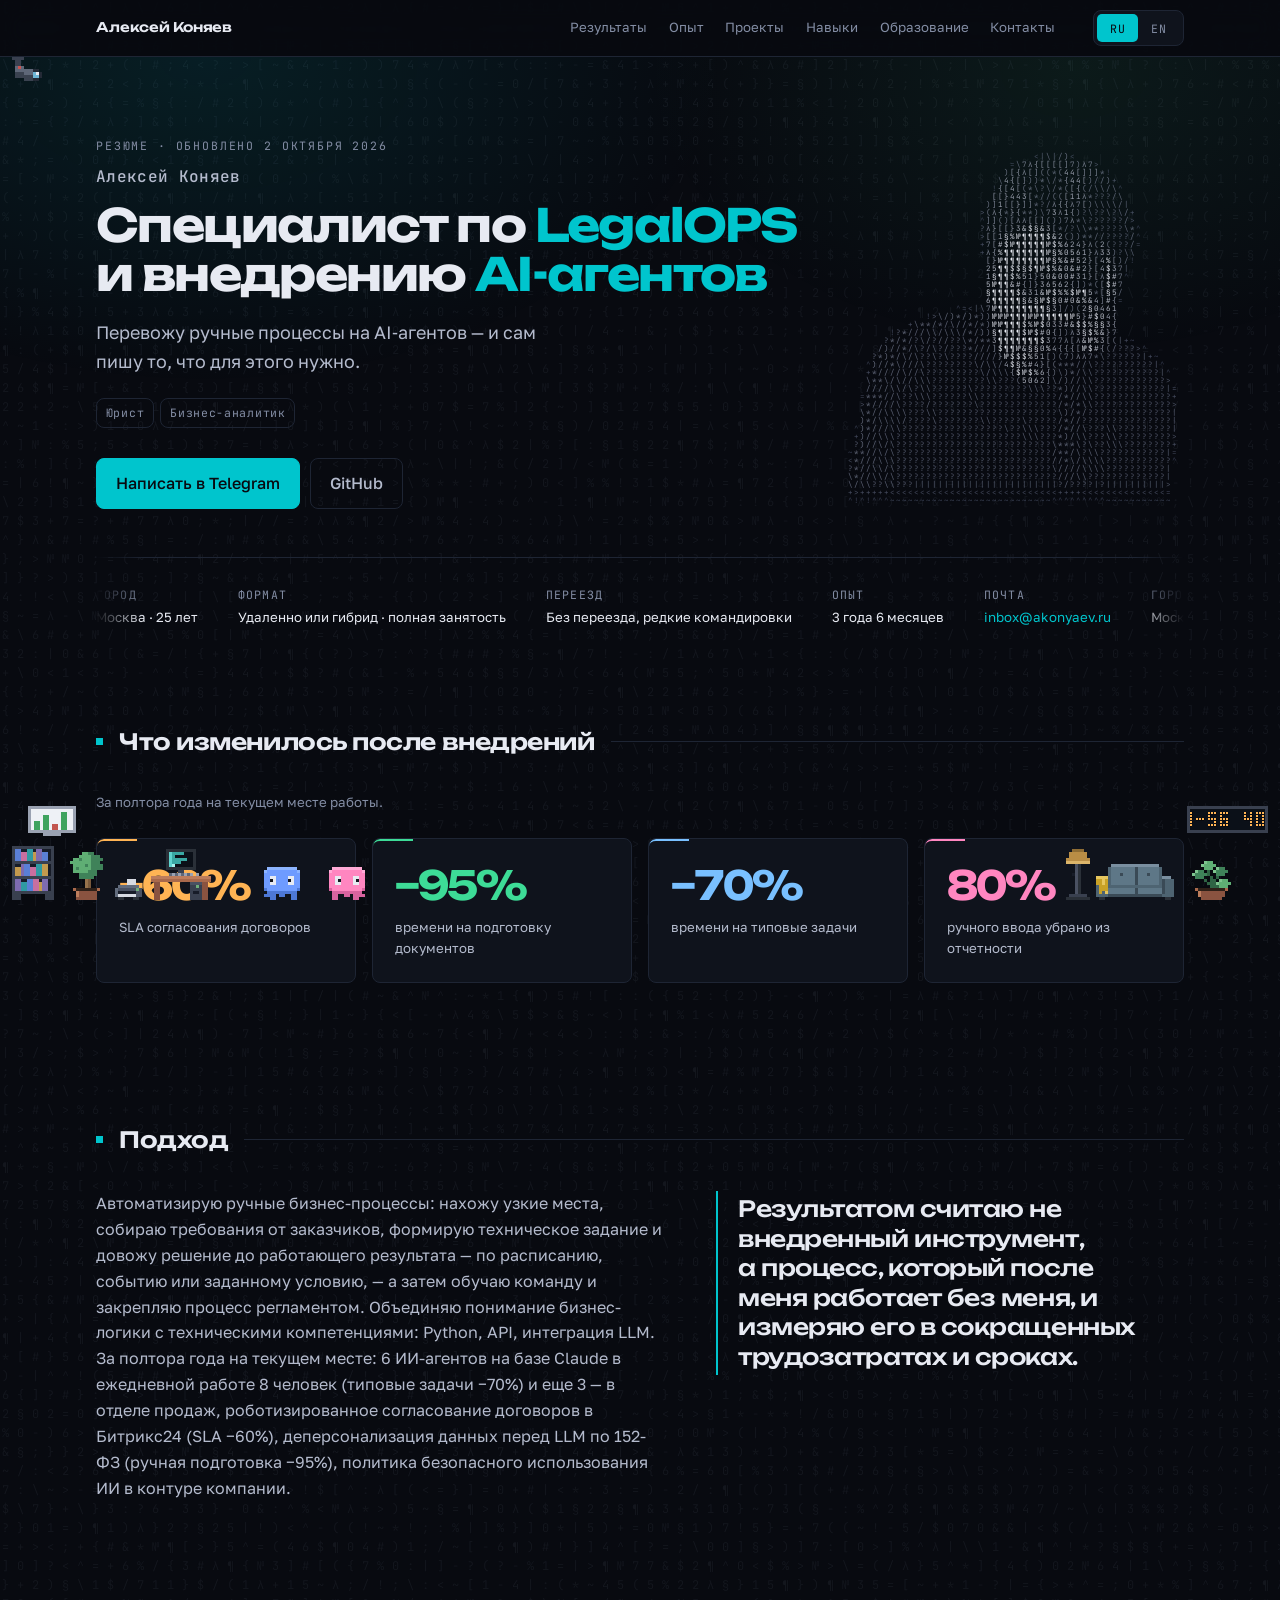
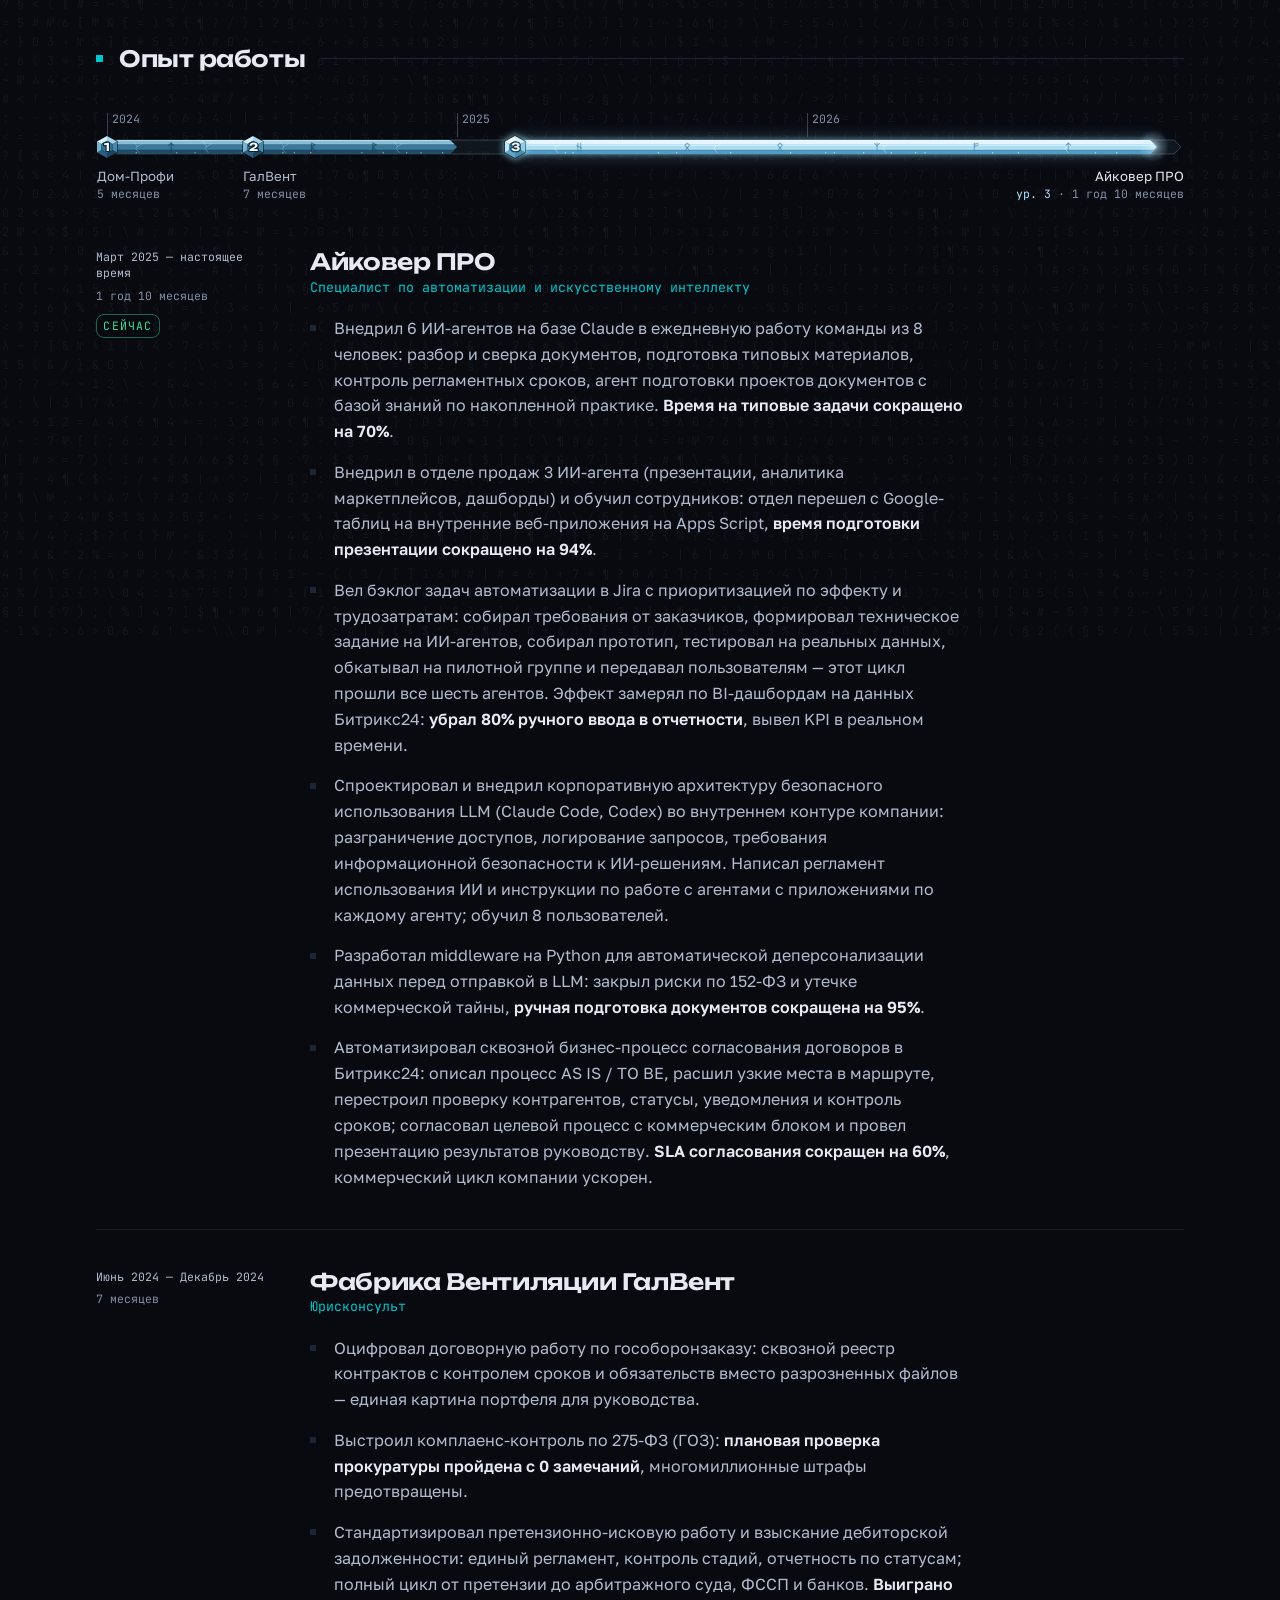
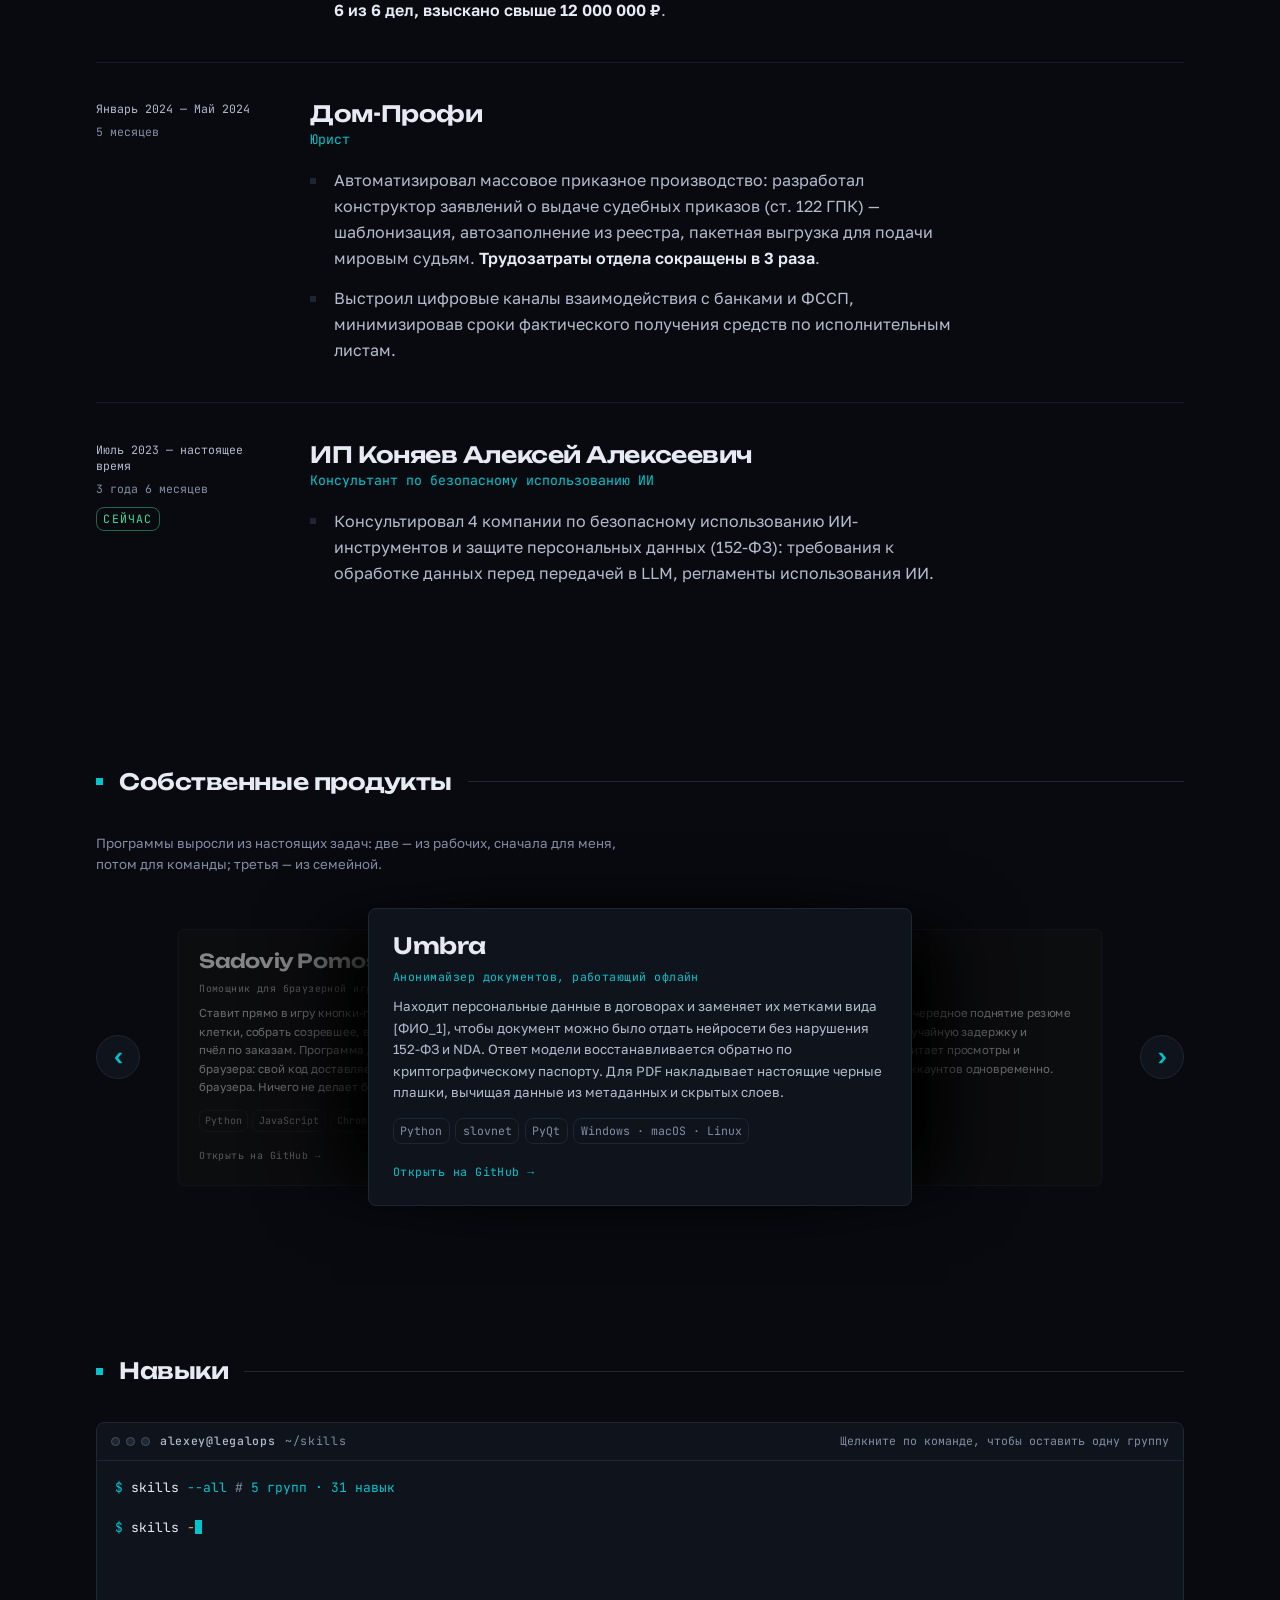
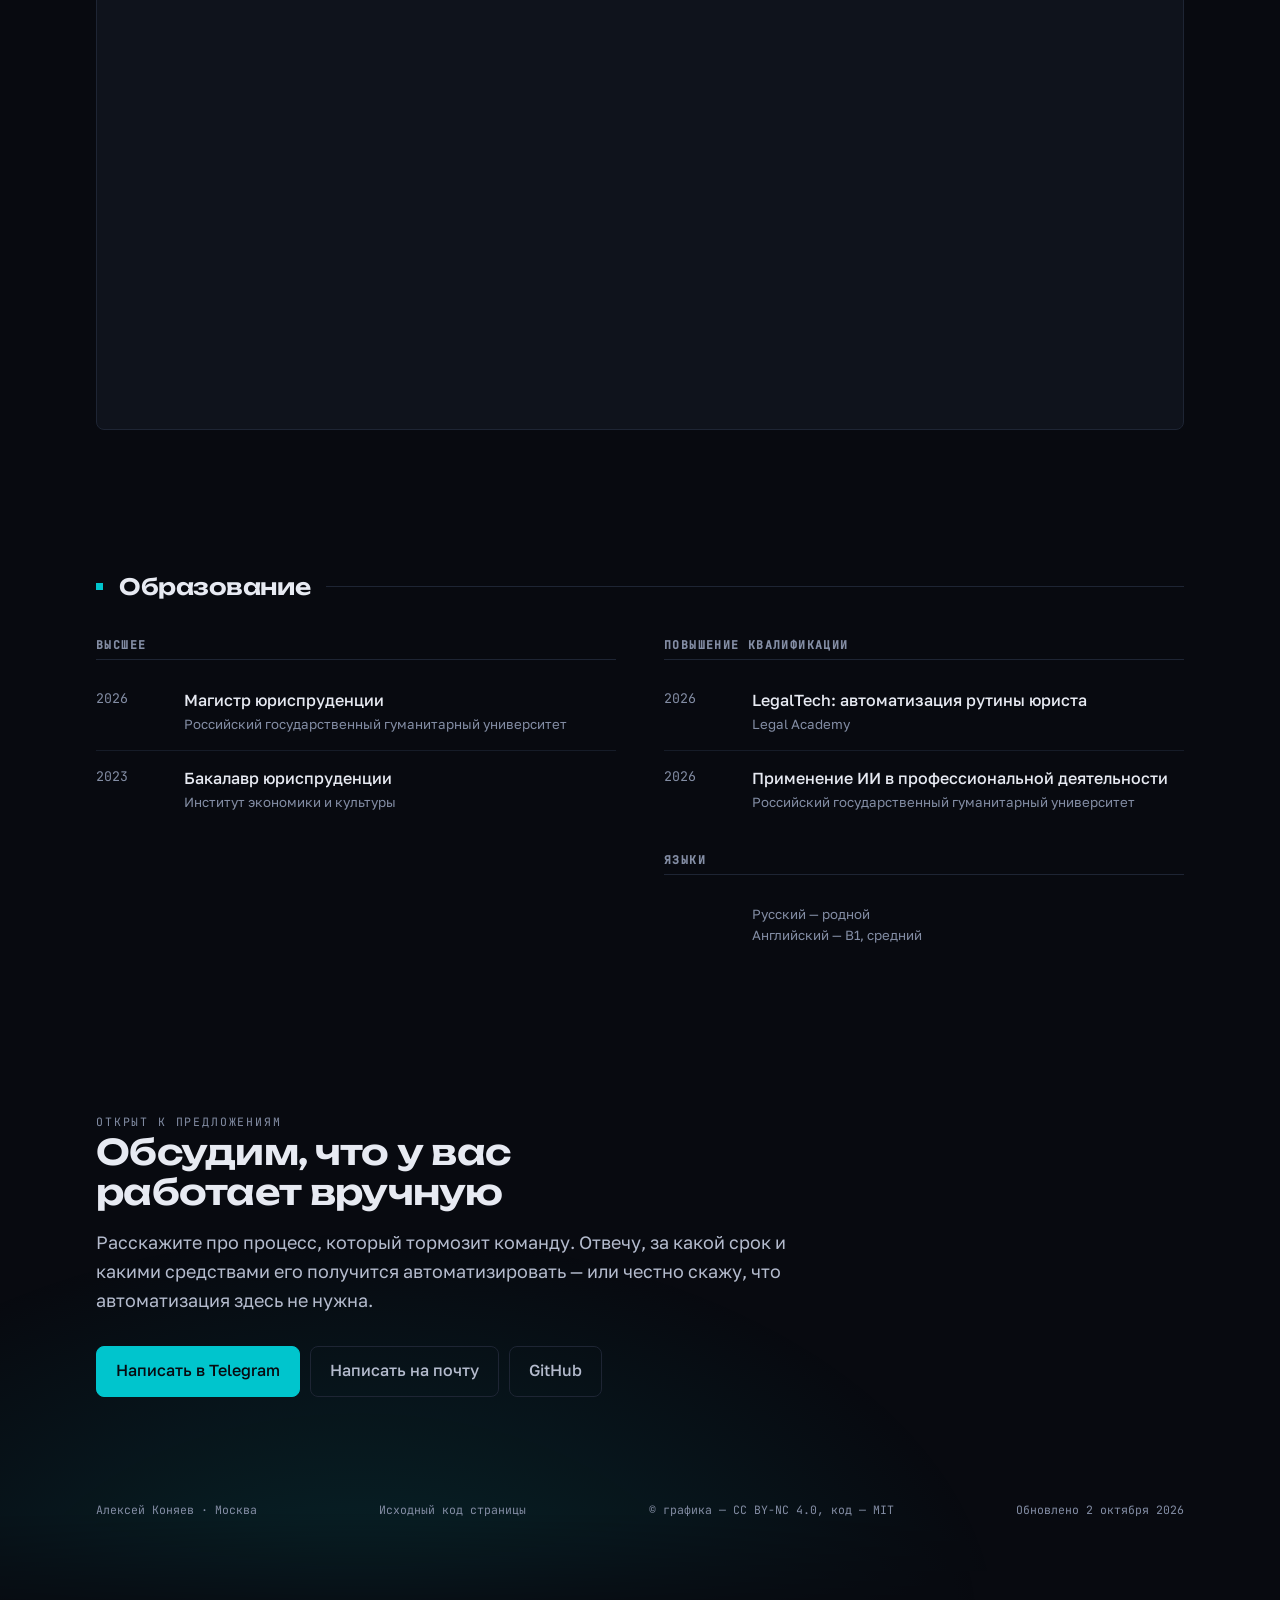
==== commit d4992a28: "Заголовки вкладок: офис — «Алексей Коняев — резюме», классическая — «Алексей Коняев — резюме, класси" ====
--- a/index.html
+++ b/index.html
@@ -3,7 +3,7 @@
 <head>
   <meta charset="utf-8" />
   <meta name="viewport" content="width=device-width, initial-scale=1" />
-  <title>Резюме Алексея Коняева</title>
+  <title>Алексей Коняев — резюме, классическая версия</title>
   <meta name="description" content="Специалист по LegalOPS и внедрению AI-агентов. Юрист по практике, который внедряет AI-агентов и автоматизирует юридическую функцию: Claude, Python, LLM, Битрикс24. Опыт, результаты, продукты." />
   <meta name="author" content="Алексей Коняев" />
   <meta name="color-scheme" content="dark" />
@@ -25,7 +25,7 @@
   <link rel="alternate" hreflang="x-default" href="https://akonyaev-ru.github.io/resume/old/" />
 
   <meta property="og:type" content="profile" />
-  <meta property="og:title" content="Резюме Алексея Коняева" />
+  <meta property="og:title" content="Алексей Коняев — резюме, классическая версия" />
   <meta property="og:description" content="Специалист по LegalOPS и внедрению AI-агентов: юрист по практике, автоматизация юридической функции." />
   <meta property="og:url" content="https://akonyaev-ru.github.io/resume/old/" />
   <meta property="og:locale" content="ru_RU" />
